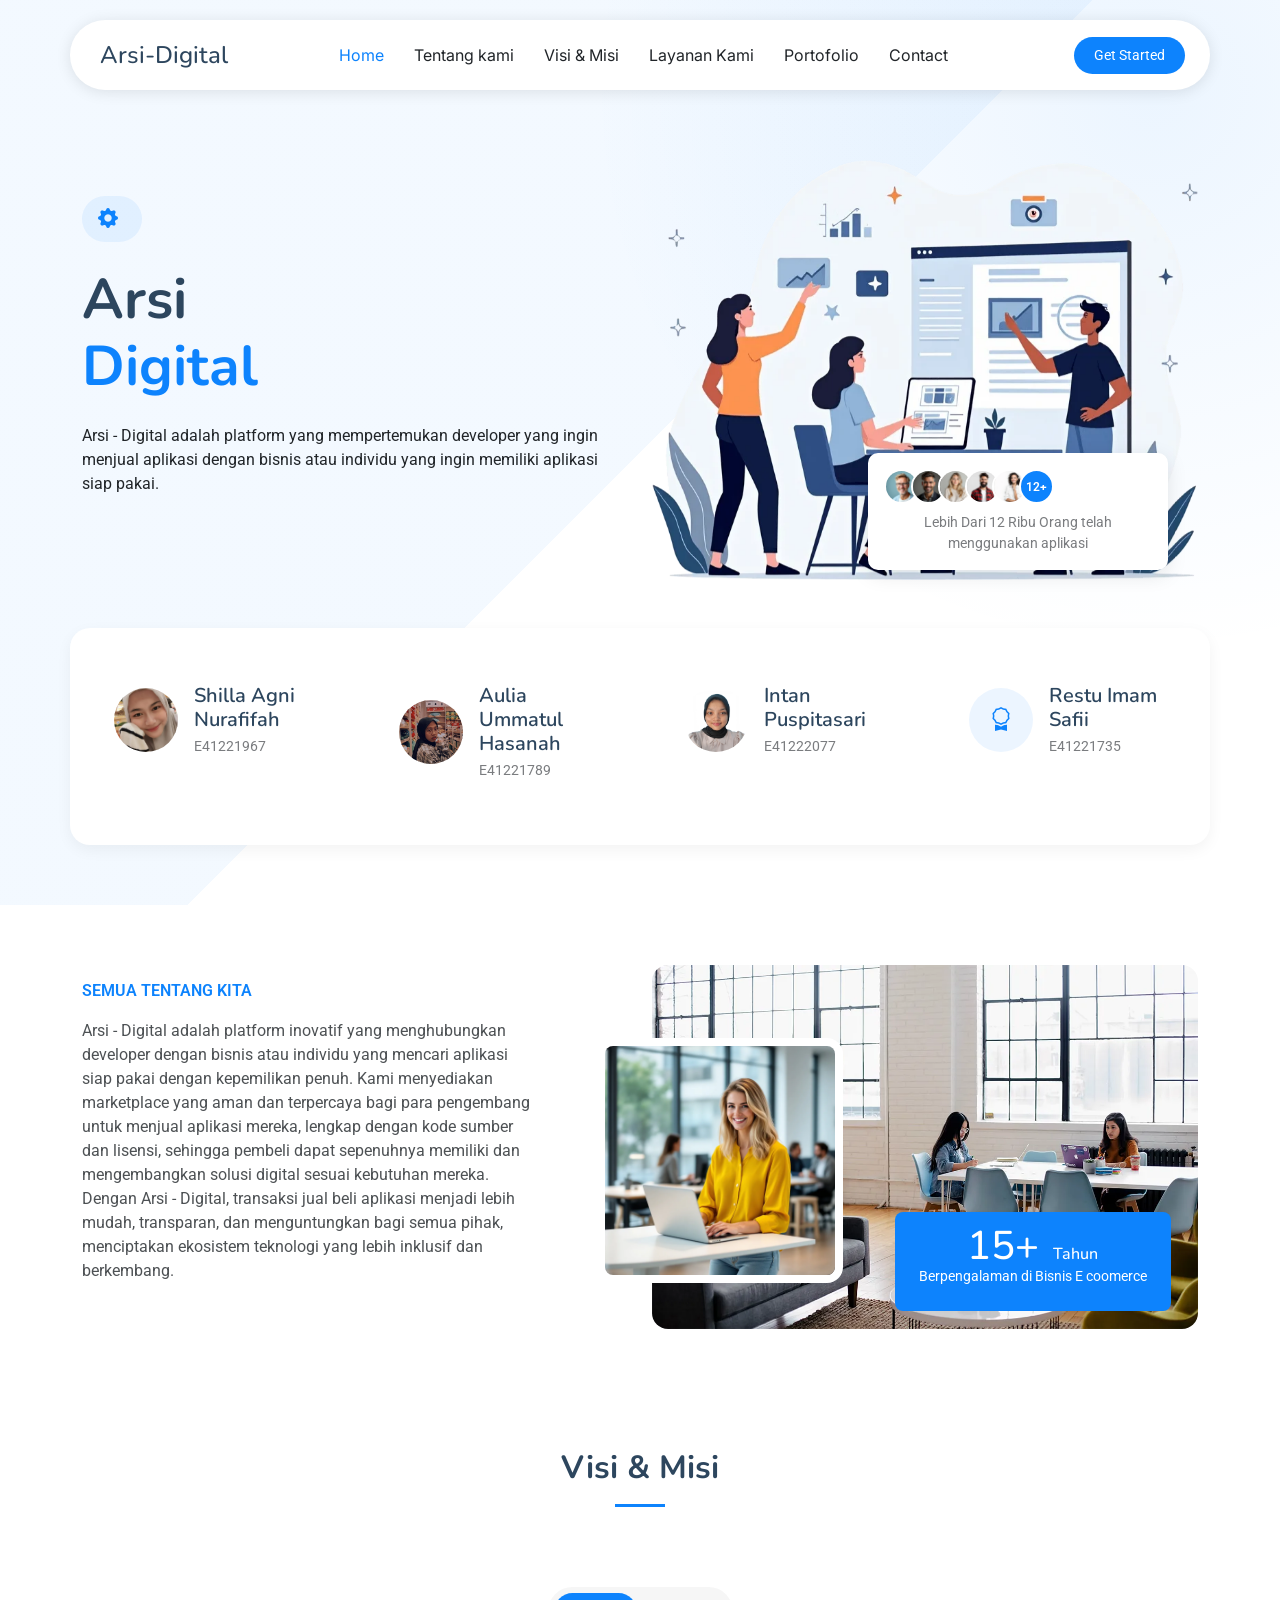
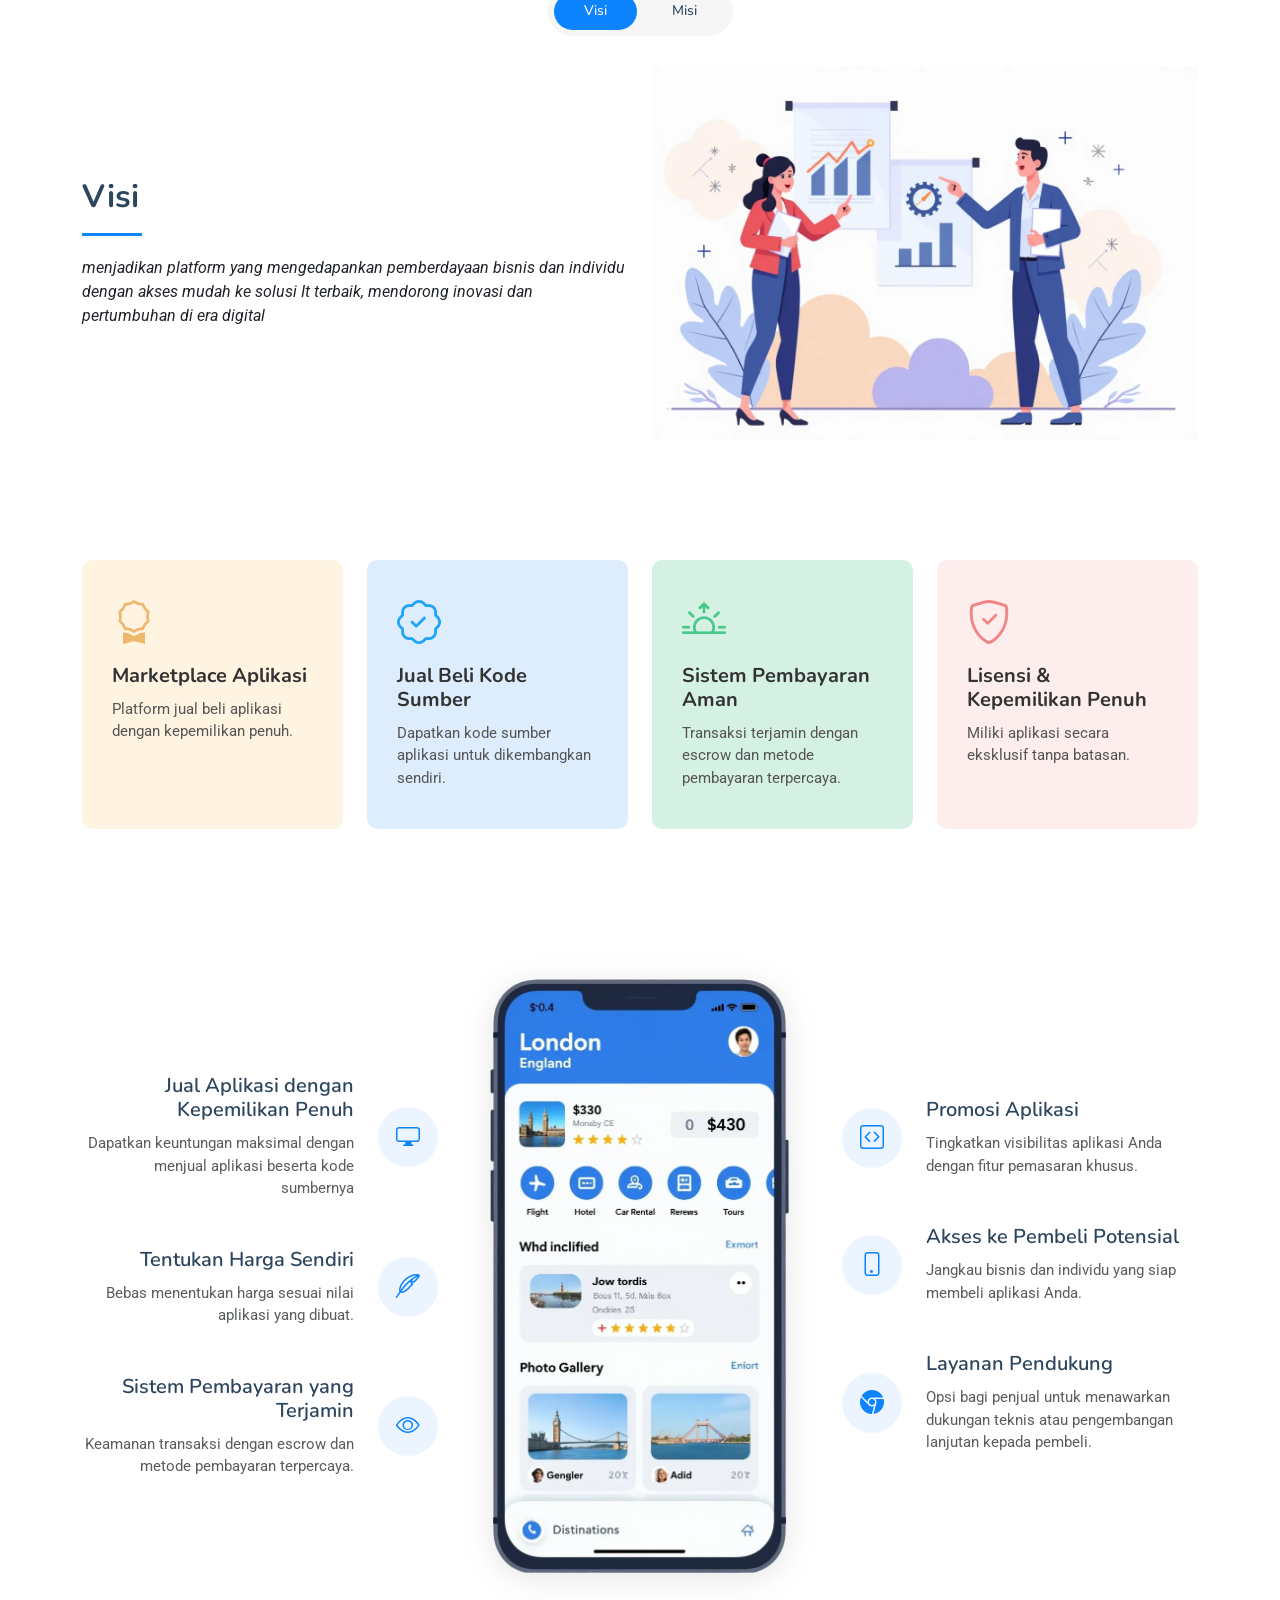
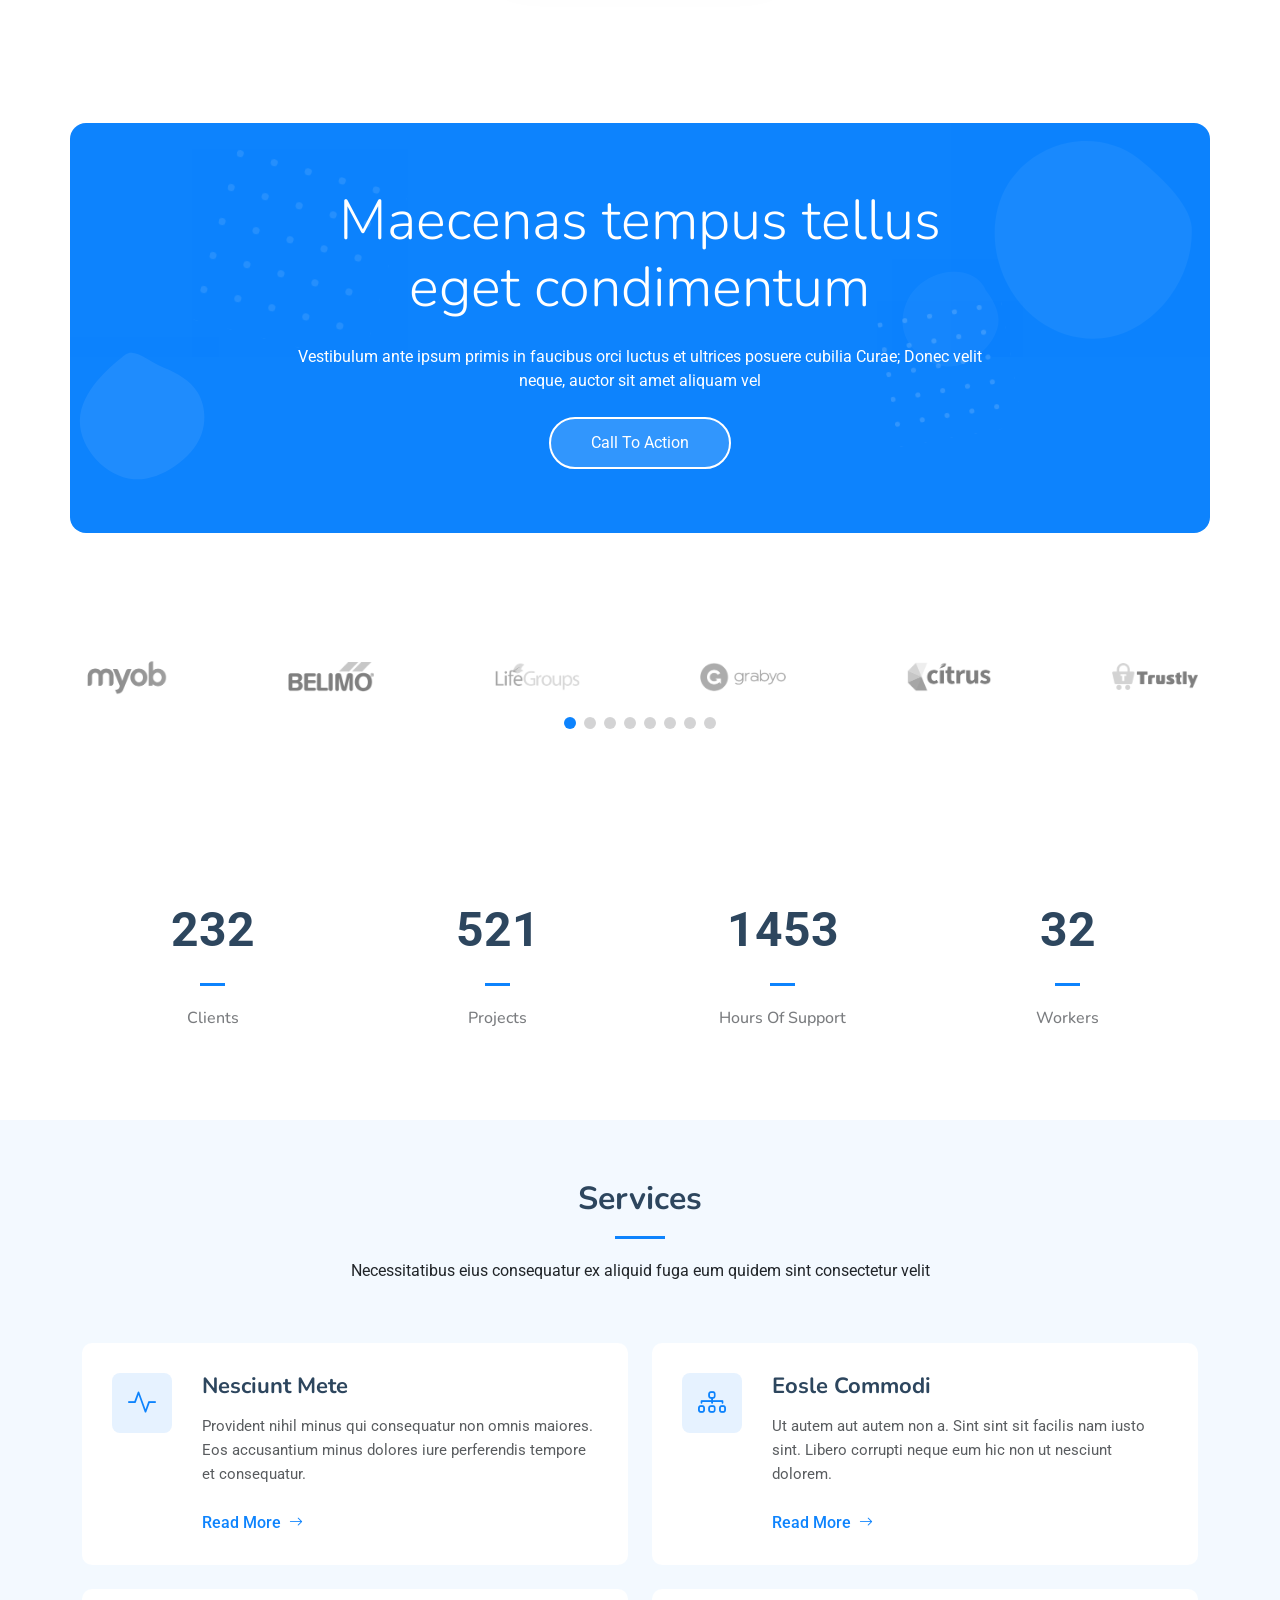
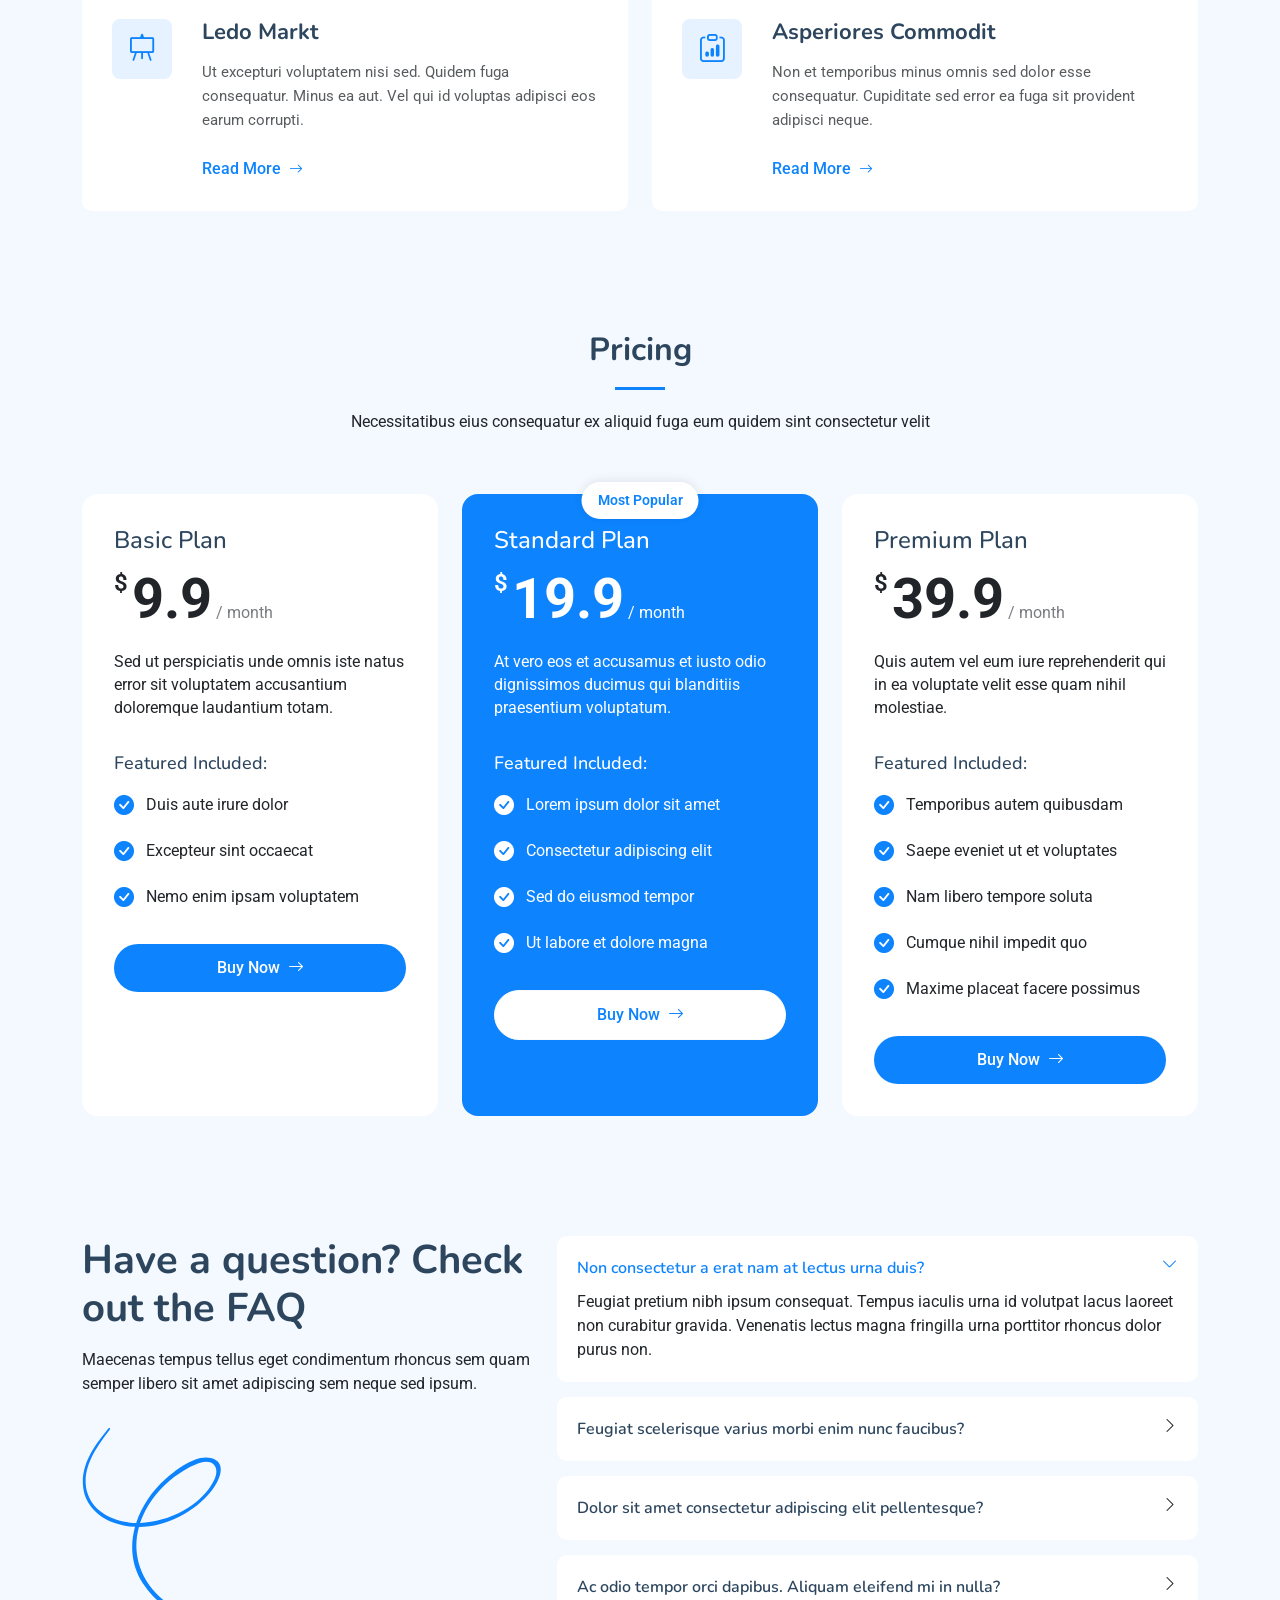
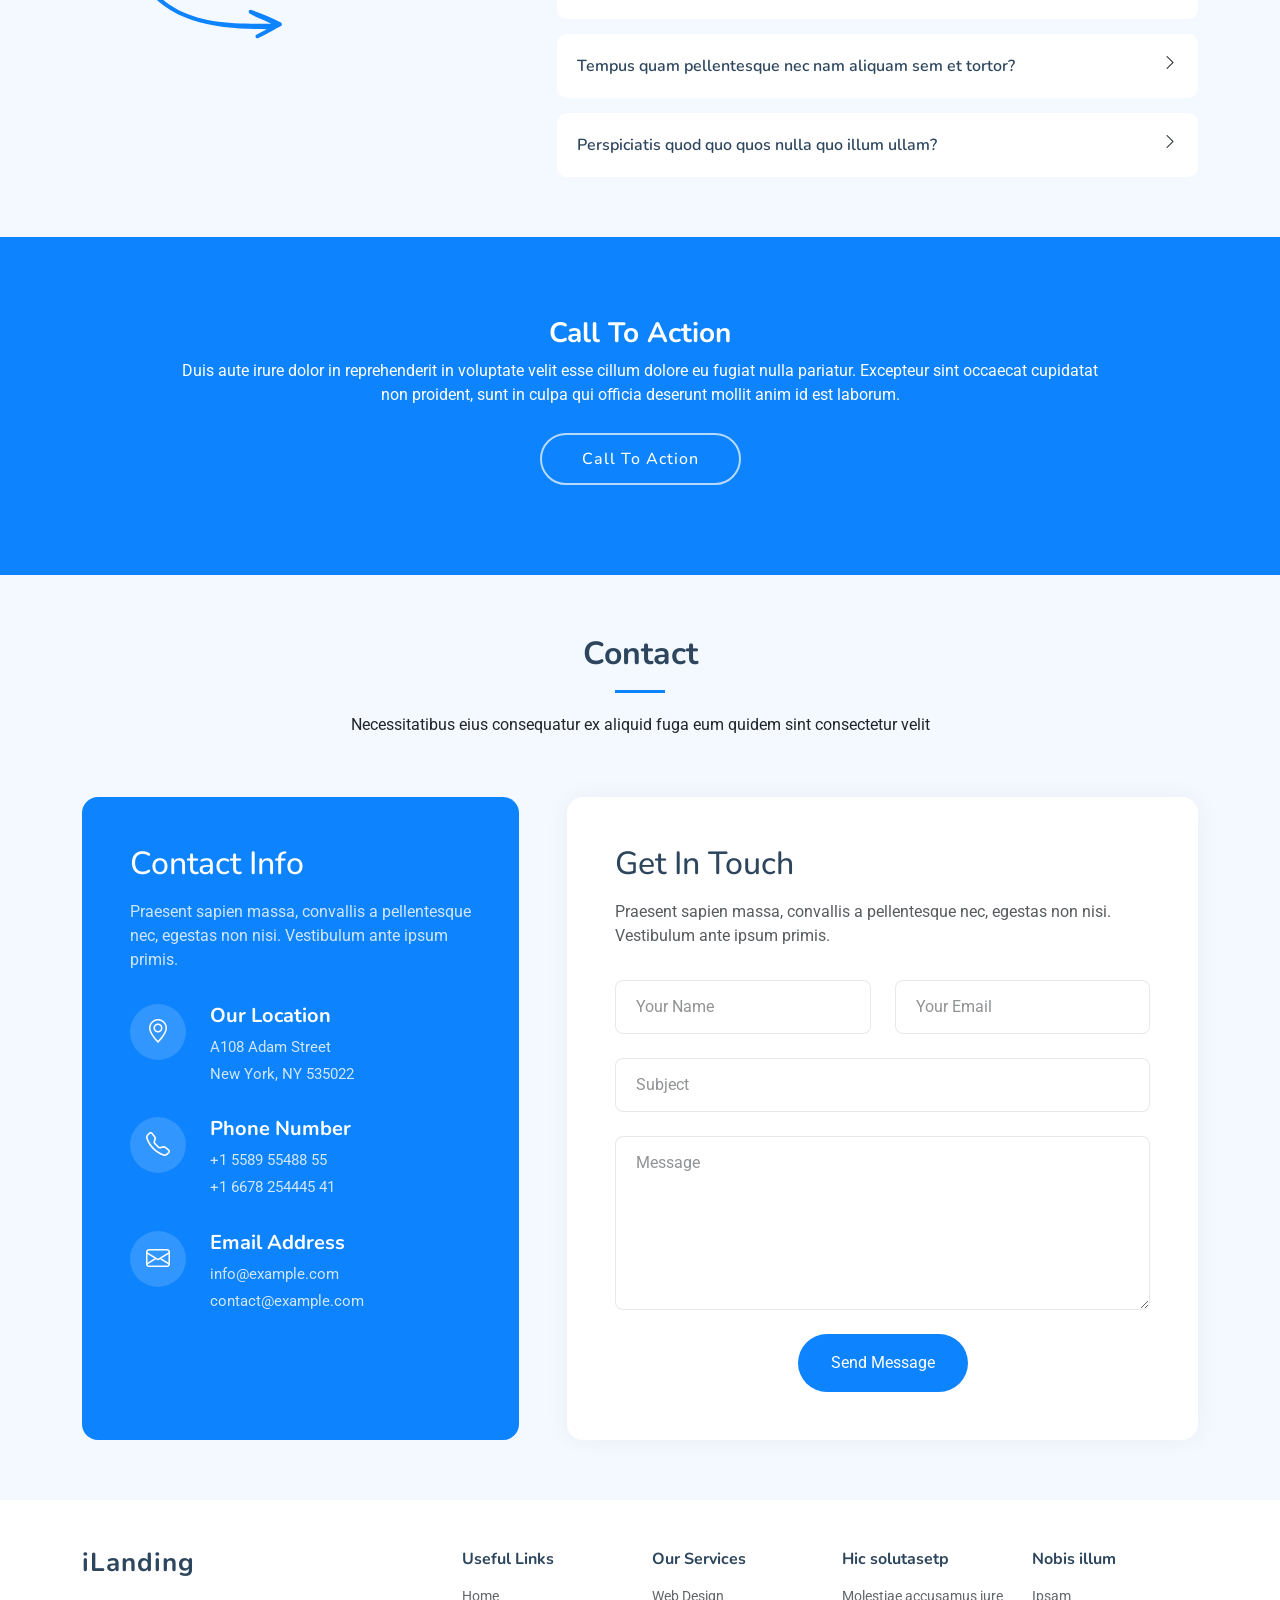
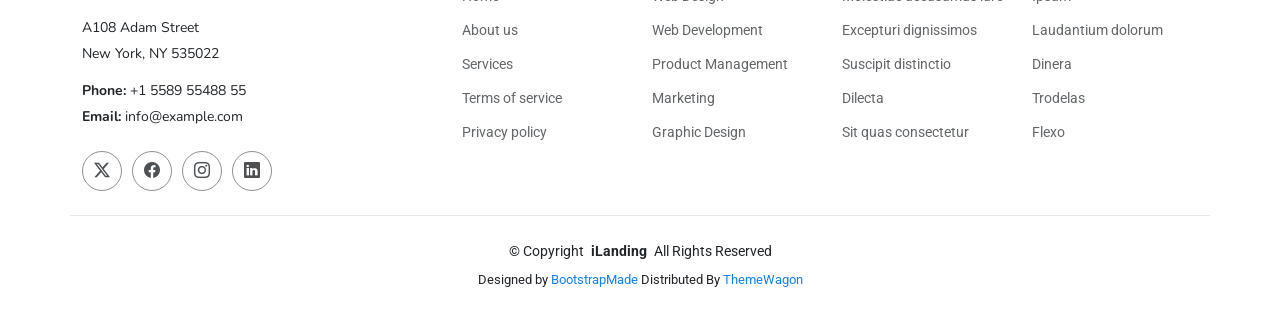
==== index.html @ 9b5e5333 "gege" ====
<!DOCTYPE html>
<html lang="en">

<head>
  <meta charset="utf-8">
  <meta content="width=device-width, initial-scale=1.0" name="viewport">
  <title>Arsi - Digital</title>
  <meta name="description" content="">
  <meta name="keywords" content="">

  <!-- Favicons -->
  <!-- <link href="assets/img/favicon.png" rel="icon"> -->
  <link href="assets/img/apple-touch-icon.png" rel="apple-touch-icon">

  <!-- Fonts -->
  <link href="https://fonts.googleapis.com" rel="preconnect">
  <link href="https://fonts.gstatic.com" rel="preconnect" crossorigin>
  <link href="https://fonts.googleapis.com/css2?family=Roboto:ital,wght@0,100;0,300;0,400;0,500;0,700;0,900;1,100;1,300;1,400;1,500;1,700;1,900&family=Inter:wght@100;200;300;400;500;600;700;800;900&family=Nunito:ital,wght@0,200;0,300;0,400;0,500;0,600;0,700;0,800;0,900;1,200;1,300;1,400;1,500;1,600;1,700;1,800;1,900&display=swap" rel="stylesheet">

  <!-- Vendor CSS Files -->
  <link href="assets/vendor/bootstrap/css/bootstrap.min.css" rel="stylesheet">
  <link href="assets/vendor/bootstrap-icons/bootstrap-icons.css" rel="stylesheet">
  <link href="assets/vendor/aos/aos.css" rel="stylesheet">
  <link href="assets/vendor/glightbox/css/glightbox.min.css" rel="stylesheet">
  <link href="assets/vendor/swiper/swiper-bundle.min.css" rel="stylesheet">

  <!-- Main CSS File -->
  <link href="assets/css/main.css" rel="stylesheet">

  <!-- =======================================================
  * Template Name: iLanding
  * Template URL: https://bootstrapmade.com/ilanding-bootstrap-landing-page-template/
  * Updated: Nov 12 2024 with Bootstrap v5.3.3
  * Author: BootstrapMade.com
  * License: https://bootstrapmade.com/license/
  ======================================================== -->
</head>

<body class="index-page">

  <header id="header" class="header d-flex align-items-center fixed-top">
    <div class="header-container container-fluid container-xl position-relative d-flex align-items-center justify-content-between">

      <a href="index.html" class="logo d-flex align-items-center me-auto me-xl-0">
        <!-- Uncomment the line below if you also wish to use an image logo -->
        <!-- <img src="assets/img/logo.png" alt=""> -->
        <h1 class="sitename">Arsi-Digital</h1>
      </a>

      <nav id="navmenu" class="navmenu">
        <ul>
          <li><a href="#hero" class="active">Home</a></li>
          <li><a href="#about">Tentang kami</a></li>
          <li><a href="#features">Visi & Misi</a></li>
          <li><a href="#services">Layanan Kami</a></li>
          <li><a href="#pricing">Portofolio</a></li>
          <!-- <li class="dropdown"><a href="#"><span>Dropdown</span> <i class="bi bi-chevron-down toggle-dropdown"></i></a>
            <ul>
              <li><a href="#">Dropdown 1</a></li>
              <li class="dropdown"><a href="#"><span>Deep Dropdown</span> <i class="bi bi-chevron-down toggle-dropdown"></i></a>
                <ul>
                  <li><a href="#">Deep Dropdown 1</a></li>
                  <li><a href="#">Deep Dropdown 2</a></li>
                  <li><a href="#">Deep Dropdown 3</a></li>
                  <li><a href="#">Deep Dropdown 4</a></li>
                  <li><a href="#">Deep Dropdown 5</a></li>
                </ul>
              </li>
              <li><a href="#">Dropdown 2</a></li>
              <li><a href="#">Dropdown 3</a></li>
              <li><a href="#">Dropdown 4</a></li>
            </ul>
          </li> -->
          <li><a href="#contact">Contact</a></li>
        </ul>
        <i class="mobile-nav-toggle d-xl-none bi bi-list"></i>
      </nav>

      <a class="btn-getstarted" href="index.html#about">Get Started</a>

    </div>
  </header>

  <main class="main">

    <!-- Hero Section -->
    <section id="hero" class="hero section">

      <div class="container" data-aos="fade-up" data-aos-delay="100">

        <div class="row align-items-center">
          <div class="col-lg-6">
            <div class="hero-content" data-aos="fade-up" data-aos-delay="200">
              <div class="company-badge mb-4">
                <i class="bi bi-gear-fill me-2"></i>
                <!-- Working for your success -->
              </div>

              <h1 class="mb-4">
                Arsi<br>
                
                <span class="accent-text">Digital</span>
              </h1>

              <p class="mb-4 mb-md-5">
                Arsi - Digital adalah platform yang mempertemukan developer yang ingin menjual aplikasi dengan bisnis atau individu yang ingin memiliki aplikasi siap pakai.


              </p>

              <!-- <div class="hero-buttons">
                <a href="#about" class="btn btn-primary me-0 me-sm-2 mx-1">Get Started</a>
                <a href="https://www.youtube.com/watch?v=Y7f98aduVJ8" class="btn btn-link mt-2 mt-sm-0 glightbox">
                  <i class="bi bi-play-circle me-1"></i>
                  Play Video
                </a>
              </div> -->
            </div>
          </div>

          <div class="col-lg-6">
            <div class="hero-image" data-aos="zoom-out" data-aos-delay="300">
              <img src="assets/img/illustration-1.webp" alt="Hero Image" class="img-fluid">

              <div class="customers-badge">
                <div class="customer-avatars">
                  <img src="assets/img/avatar-1.webp" alt="Customer 1" class="avatar">
                  <img src="assets/img/avatar-2.webp" alt="Customer 2" class="avatar">
                  <img src="assets/img/avatar-3.webp" alt="Customer 3" class="avatar">
                  <img src="assets/img/avatar-4.webp" alt="Customer 4" class="avatar">
                  <img src="assets/img/avatar-5.webp" alt="Customer 5" class="avatar">
                  <span class="avatar more">12+</span>
                </div>
                <p class="mb-0 mt-2">Lebih Dari 12 Ribu Orang telah menggunakan aplikasi</p>
              </div>
            </div>
          </div>
        </div>

        <div class="row stats-row gy-4 mt-5" data-aos="fade-up" data-aos-delay="500">
          <div class="col-lg-3 col-md-6">
            <div class="stat-item">
              <div class="stat-icon" style=" background-image: url('gambar/shilla.jpeg'); background-size: cover; /* Agar gambar menyesuaikan ukuran div */
    background-position: center;">
               
              </div>
              <div class="stat-content">
                <h4>Shilla Agni Nurafifah</h4>
                <p class="mb-0">E41221967</p>
              </div>
            </div>
          </div>
          <div class="col-lg-3 col-md-6">
            <div class="stat-item">
              <div class="stat-icon "  style=" background-image: url('gambar/aulia.jpeg'); background-size: cover; /* Agar gambar menyesuaikan ukuran div */
    background-position: center;">
                <img src="" ></img>
              </div>
              <div class="stat-content">
                <h4>Aulia Ummatul Hasanah</h4>
                <p class="mb-0">E41221789</p>
              </div>
            </div>
          </div>
          <div class="col-lg-3 col-md-6">
            <div class="stat-item">
              <div class="stat-icon" style=" background-image: url('gambar/intan.png'); background-size: cover; /* Agar gambar menyesuaikan ukuran div */
    background-position: center;">
                
              </div>
              <div class="stat-content">
                <h4>Intan Puspitasari</h4>
                <p class="mb-0">E41222077</p>
              </div>
            </div>
          </div>
          <div class="col-lg-3 col-md-6">
            <div class="stat-item">
              <div class="stat-icon">
                <i class="bi bi-award"></i>
              </div>
              <div class="stat-content">
                <h4>Restu Imam Safii</h4>
                <p class="mb-0">E41221735</p>
              </div>
            </div>
          </div>
        </div>

      </div>

    </section><!-- /Hero Section -->

    <!-- About Section -->
    <section id="about" class="about section">

      <div class="container" data-aos="fade-up" data-aos-delay="100">

        <div class="row gy-4 align-items-center justify-content-between">

          <div class="col-xl-5" data-aos="fade-up" data-aos-delay="200">
            <span class="about-meta">SEMUA TENTANG KITA</span>
            <!-- <h2 class="about-title">Voluptas enim suscipit temporibus</h2> -->
            <p class="about-description">Arsi - Digital adalah platform inovatif yang menghubungkan developer dengan bisnis atau individu yang mencari aplikasi siap pakai dengan kepemilikan penuh. Kami menyediakan marketplace yang aman dan terpercaya bagi para pengembang untuk menjual aplikasi mereka, lengkap dengan kode sumber dan lisensi, sehingga pembeli dapat sepenuhnya memiliki dan mengembangkan solusi digital sesuai kebutuhan mereka. Dengan Arsi - Digital, transaksi jual beli aplikasi menjadi lebih mudah, transparan, dan menguntungkan bagi semua pihak, menciptakan ekosistem teknologi yang lebih inklusif dan berkembang.</p>

            <!-- <div class="row feature-list-wrapper">
              <div class="col-md-6">
                <ul class="feature-list">
                  <li><i class="bi bi-check-circle-fill"></i> Lorem ipsum dolor sit amet</li>
                  <li><i class="bi bi-check-circle-fill"></i> Consectetur adipiscing elit</li>
                  <li><i class="bi bi-check-circle-fill"></i> Sed do eiusmod tempor</li>
                </ul>
              </div>
              <div class="col-md-6">
                <ul class="feature-list">
                  <li><i class="bi bi-check-circle-fill"></i> Incididunt ut labore et</li>
                  <li><i class="bi bi-check-circle-fill"></i> Dolore magna aliqua</li>
                  <li><i class="bi bi-check-circle-fill"></i> Ut enim ad minim veniam</li>
                </ul>
              </div>
            </div> -->

            <!-- <div class="info-wrapper">
              <div class="row gy-4">
                <div class="col-lg-5">
                  <div class="profile d-flex align-items-center gap-3">
                    <img src="assets/img/avatar-1.webp" alt="CEO Profile" class="profile-image">
                    <div>
                      <h4 class="profile-name">Mario Smith</h4>
                      <p class="profile-position">CEO &amp; Founder</p>
                    </div>
                  </div>
                </div>
                <div class="col-lg-7">
                  <div class="contact-info d-flex align-items-center gap-2">
                    <i class="bi bi-telephone-fill"></i>
                    <div>
                      <p class="contact-label">Call us anytime</p>
                      <p class="contact-number">+123 456-789</p>
                    </div>
                  </div>
                </div>
              </div>
            </div> -->
          </div>

          <div class="col-xl-6" data-aos="fade-up" data-aos-delay="300">
            <div class="image-wrapper">
              <div class="images position-relative" data-aos="zoom-out" data-aos-delay="400">
                <img src="assets/img/about-5.webp" alt="Business Meeting" class="img-fluid main-image rounded-4">
                <img src="assets/img/about-2.webp" alt="Team Discussion" class="img-fluid small-image rounded-4">
              </div>
              <div class="experience-badge floating">
                <h3>15+ <span>Tahun</span></h3>
                <p>Berpengalaman di Bisnis E coomerce</p>
              </div>
            </div>
          </div>
        </div>

      </div>

    </section><!-- /About Section -->

    <!-- Features Section -->
    <section id="features" class="features section">

      <!-- Section Title -->
      <div class="container section-title" data-aos="fade-up">
        <h2>Visi & Misi</h2>
        
      </div><!-- End Section Title -->

      <div class="container">

        <div class="d-flex justify-content-center">

          <ul class="nav nav-tabs" data-aos="fade-up" data-aos-delay="100">

            <li class="nav-item">
              <a class="nav-link active show" data-bs-toggle="tab" data-bs-target="#features-tab-1">
                <h4>Visi</h4>
              </a>
            </li><!-- End tab nav item -->

            <li class="nav-item">
              <a class="nav-link" data-bs-toggle="tab" data-bs-target="#features-tab-2">
                <h4>Misi</h4>
              </a><!-- End tab nav item -->

            </li>
            

          </ul>

        </div>

        <div class="tab-content" data-aos="fade-up" data-aos-delay="200">

          <div class="tab-pane fade active show" id="features-tab-1">
            <div class="row">
              <div class="col-lg-6 order-2 order-lg-1 mt-3 mt-lg-0 d-flex flex-column justify-content-center">
                <h3>Visi</h3>
                <p class="fst-italic">
                  menjadikan platform yang mengedapankan pemberdayaan bisnis dan individu dengan akses mudah ke solusi It terbaik, mendorong inovasi dan pertumbuhan di era digital
                </p>
                
              </div>
              <div class="col-lg-6 order-1 order-lg-2 text-center">
                <img src="assets/img/features-illustration-1.webp" alt="" class="img-fluid">
              </div>
            </div>
          </div><!-- End tab content item -->

          <div class="tab-pane fade" id="features-tab-2">
            <div class="row">
              <div class="col-lg-6 order-2 order-lg-1 mt-3 mt-lg-0 d-flex flex-column justify-content-center">
                <h3>Misi</h3>
                
                <ul>
                  <li><i class="bi bi-check2-all"></i> <span>1. Memberikan pengalaman pelanggan yang luar biasa melalui layanan yang responsif, personal, dan inovatif.</span></li>
                  <li><i class="bi bi-check2-all"></i> <span>2. Mendukung kemajuan teknologi Indonesia dengan memberdayakan pengembangan produk IT lokal dan menciptakan peluang bagi talenta muda berbakat.</span></li>
                  <li><i class="bi bi-check2-all"></i> <span>3. Terus berinovasi dan beradaptasi dengan perkembangan teknologi guna memberikan layanan yang relevan dan kompetitif.</span></li>
                </ul>
              </div>
              <div class="col-lg-6 order-1 order-lg-2 text-center">
                <img src="assets/img/features-illustration-2.webp" alt="" class="img-fluid">
              </div>
            </div>
          </div><!-- End tab content item -->

          

        </div>

      </div>

    </section><!-- /Features Section -->

    <!-- Features Cards Section -->
    <section id="features-cards" class="features-cards section">

      <div class="container">

        <div class="row gy-4">

          <div class="col-xl-3 col-md-6" data-aos="zoom-in" data-aos-delay="100">
            <div class="feature-box orange">
              <i class="bi bi-award"></i>
              <h4>Marketplace Aplikasi</h4>
              <p>Platform jual beli aplikasi dengan kepemilikan penuh.</p>
            </div>
          </div><!-- End Feature Borx-->

          <div class="col-xl-3 col-md-6" data-aos="zoom-in" data-aos-delay="200">
            <div class="feature-box blue">
              <i class="bi bi-patch-check"></i>
              <h4>Jual Beli Kode Sumber</h4>
              <p>Dapatkan kode sumber aplikasi untuk dikembangkan sendiri.
              </p>
            </div>
          </div><!-- End Feature Borx-->

          <div class="col-xl-3 col-md-6" data-aos="zoom-in" data-aos-delay="300">
            <div class="feature-box green">
              <i class="bi bi-sunrise"></i>
              <h4>Sistem Pembayaran Aman</h4>
              <p>Transaksi terjamin dengan escrow dan metode pembayaran terpercaya.
              </p>
            </div>
          </div><!-- End Feature Borx-->

          <div class="col-xl-3 col-md-6" data-aos="zoom-in" data-aos-delay="400">
            <div class="feature-box red">
              <i class="bi bi-shield-check"></i>
              <h4>Lisensi & Kepemilikan Penuh</h4>
              <p>Miliki aplikasi secara eksklusif tanpa batasan.</p>
            </div>
          </div><!-- End Feature Borx-->

        </div>

      </div>

    </section><!-- /Features Cards Section -->

    <!-- Features 2 Section -->
    <section id="features-2" class="features-2 section">

      <div class="container" data-aos="fade-up" data-aos-delay="100">

        <div class="row align-items-center">

          <div class="col-lg-4">

            <div class="feature-item text-end mb-5" data-aos="fade-right" data-aos-delay="200">
              <div class="d-flex align-items-center justify-content-end gap-4">
                <div class="feature-content">
                  <h3>Jual Aplikasi dengan Kepemilikan Penuh</h3>
                  <p>Dapatkan keuntungan maksimal dengan menjual aplikasi beserta kode sumbernya</p>
                </div>
                <div class="feature-icon flex-shrink-0">
                  <i class="bi bi-display"></i>
                </div>
              </div>
            </div><!-- End .feature-item -->

            <div class="feature-item text-end mb-5" data-aos="fade-right" data-aos-delay="300">
              <div class="d-flex align-items-center justify-content-end gap-4">
                <div class="feature-content">
                  <h3>Tentukan Harga Sendiri</h3>
                  <p>Bebas menentukan harga sesuai nilai aplikasi yang dibuat.</p>
                </div>
                <div class="feature-icon flex-shrink-0">
                  <i class="bi bi-feather"></i>
                </div>
              </div>
            </div><!-- End .feature-item -->

            <div class="feature-item text-end" data-aos="fade-right" data-aos-delay="400">
              <div class="d-flex align-items-center justify-content-end gap-4">
                <div class="feature-content">
                  <h3>Sistem Pembayaran yang Terjamin</h3>
                  <p>Keamanan transaksi dengan escrow dan metode pembayaran terpercaya.
                  </p>
                </div>
                <div class="feature-icon flex-shrink-0">
                  <i class="bi bi-eye"></i>
                </div>
              </div>
            </div><!-- End .feature-item -->

          </div>

          <div class="col-lg-4" data-aos="zoom-in" data-aos-delay="200">
            <div class="phone-mockup text-center">
              <img src="assets/img/phone-app-screen.webp" alt="Phone Mockup" class="img-fluid">
            </div>
          </div><!-- End Phone Mockup -->

          <div class="col-lg-4">

            <div class="feature-item mb-5" data-aos="fade-left" data-aos-delay="200">
              <div class="d-flex align-items-center gap-4">
                <div class="feature-icon flex-shrink-0">
                  <i class="bi bi-code-square"></i>
                </div>
                <div class="feature-content">
                  <h3>Promosi Aplikasi</h3>
                  <p>Tingkatkan visibilitas aplikasi Anda dengan fitur pemasaran khusus.
                  </p>
                </div>
              </div>
            </div><!-- End .feature-item -->

            <div class="feature-item mb-5" data-aos="fade-left" data-aos-delay="300">
              <div class="d-flex align-items-center gap-4">
                <div class="feature-icon flex-shrink-0">
                  <i class="bi bi-phone"></i>
                </div>
                <div class="feature-content">
                  <h3>Akses ke Pembeli Potensial</h3>
                  <p>Jangkau bisnis dan individu yang siap membeli aplikasi Anda.
                  </p>
                </div>
              </div>
            </div><!-- End .feature-item -->

            <div class="feature-item" data-aos="fade-left" data-aos-delay="400">
              <div class="d-flex align-items-center gap-4">
                <div class="feature-icon flex-shrink-0">
                  <i class="bi bi-browser-chrome"></i>
                </div>
                <div class="feature-content">
                  <h3>Layanan Pendukung</h3>
                  <p>Opsi bagi penjual untuk menawarkan dukungan teknis atau pengembangan lanjutan kepada pembeli.
                  </p>
                </div>
              </div>
            </div><!-- End .feature-item -->

          </div>
        </div>

      </div>

    </section><!-- /Features 2 Section -->

    <!-- Call To Action Section -->
    <section id="call-to-action" class="call-to-action section">

      <div class="container" data-aos="fade-up" data-aos-delay="100">

        <div class="row content justify-content-center align-items-center position-relative">
          <div class="col-lg-8 mx-auto text-center">
            <h2 class="display-4 mb-4">Maecenas tempus tellus eget condimentum</h2>
            <p class="mb-4">Vestibulum ante ipsum primis in faucibus orci luctus et ultrices posuere cubilia Curae; Donec velit neque, auctor sit amet aliquam vel</p>
            <a href="#" class="btn btn-cta">Call To Action</a>
          </div>

          <!-- Abstract Background Elements -->
          <div class="shape shape-1">
            <svg viewBox="0 0 200 200" xmlns="http://www.w3.org/2000/svg">
              <path d="M47.1,-57.1C59.9,-45.6,68.5,-28.9,71.4,-10.9C74.2,7.1,71.3,26.3,61.5,41.1C51.7,55.9,35,66.2,16.9,69.2C-1.3,72.2,-21,67.8,-36.9,57.9C-52.8,48,-64.9,32.6,-69.1,15.1C-73.3,-2.4,-69.5,-22,-59.4,-37.1C-49.3,-52.2,-32.8,-62.9,-15.7,-64.9C1.5,-67,34.3,-68.5,47.1,-57.1Z" transform="translate(100 100)"></path>
            </svg>
          </div>

          <div class="shape shape-2">
            <svg viewBox="0 0 200 200" xmlns="http://www.w3.org/2000/svg">
              <path d="M41.3,-49.1C54.4,-39.3,66.6,-27.2,71.1,-12.1C75.6,3,72.4,20.9,63.3,34.4C54.2,47.9,39.2,56.9,23.2,62.3C7.1,67.7,-10,69.4,-24.8,64.1C-39.7,58.8,-52.3,46.5,-60.1,31.5C-67.9,16.4,-70.9,-1.4,-66.3,-16.6C-61.8,-31.8,-49.7,-44.3,-36.3,-54C-22.9,-63.7,-8.2,-70.6,3.6,-75.1C15.4,-79.6,28.2,-58.9,41.3,-49.1Z" transform="translate(100 100)"></path>
            </svg>
          </div>

          <!-- Dot Pattern Groups -->
          <div class="dots dots-1">
            <svg viewBox="0 0 100 100" xmlns="http://www.w3.org/2000/svg">
              <pattern id="dot-pattern" x="0" y="0" width="20" height="20" patternUnits="userSpaceOnUse">
                <circle cx="2" cy="2" r="2" fill="currentColor"></circle>
              </pattern>
              <rect width="100" height="100" fill="url(#dot-pattern)"></rect>
            </svg>
          </div>

          <div class="dots dots-2">
            <svg viewBox="0 0 100 100" xmlns="http://www.w3.org/2000/svg">
              <pattern id="dot-pattern-2" x="0" y="0" width="20" height="20" patternUnits="userSpaceOnUse">
                <circle cx="2" cy="2" r="2" fill="currentColor"></circle>
              </pattern>
              <rect width="100" height="100" fill="url(#dot-pattern-2)"></rect>
            </svg>
          </div>

          <div class="shape shape-3">
            <svg viewBox="0 0 200 200" xmlns="http://www.w3.org/2000/svg">
              <path d="M43.3,-57.1C57.4,-46.5,71.1,-32.6,75.3,-16.2C79.5,0.2,74.2,19.1,65.1,35.3C56,51.5,43.1,65,27.4,71.7C11.7,78.4,-6.8,78.3,-23.9,72.4C-41,66.5,-56.7,54.8,-65.4,39.2C-74.1,23.6,-75.8,4,-71.7,-13.2C-67.6,-30.4,-57.7,-45.2,-44.3,-56.1C-30.9,-67,-15.5,-74,0.7,-74.9C16.8,-75.8,33.7,-70.7,43.3,-57.1Z" transform="translate(100 100)"></path>
            </svg>
          </div>
        </div>

      </div>

    </section><!-- /Call To Action Section -->

    <!-- Clients Section -->
    <section id="clients" class="clients section">

      <div class="container" data-aos="fade-up" data-aos-delay="100">

        <div class="swiper init-swiper">
          <script type="application/json" class="swiper-config">
            {
              "loop": true,
              "speed": 600,
              "autoplay": {
                "delay": 5000
              },
              "slidesPerView": "auto",
              "pagination": {
                "el": ".swiper-pagination",
                "type": "bullets",
                "clickable": true
              },
              "breakpoints": {
                "320": {
                  "slidesPerView": 2,
                  "spaceBetween": 40
                },
                "480": {
                  "slidesPerView": 3,
                  "spaceBetween": 60
                },
                "640": {
                  "slidesPerView": 4,
                  "spaceBetween": 80
                },
                "992": {
                  "slidesPerView": 6,
                  "spaceBetween": 120
                }
              }
            }
          </script>
          <div class="swiper-wrapper align-items-center">
            <div class="swiper-slide"><img src="assets/img/clients/client-1.png" class="img-fluid" alt=""></div>
            <div class="swiper-slide"><img src="assets/img/clients/client-2.png" class="img-fluid" alt=""></div>
            <div class="swiper-slide"><img src="assets/img/clients/client-3.png" class="img-fluid" alt=""></div>
            <div class="swiper-slide"><img src="assets/img/clients/client-4.png" class="img-fluid" alt=""></div>
            <div class="swiper-slide"><img src="assets/img/clients/client-5.png" class="img-fluid" alt=""></div>
            <div class="swiper-slide"><img src="assets/img/clients/client-6.png" class="img-fluid" alt=""></div>
            <div class="swiper-slide"><img src="assets/img/clients/client-7.png" class="img-fluid" alt=""></div>
            <div class="swiper-slide"><img src="assets/img/clients/client-8.png" class="img-fluid" alt=""></div>
          </div>
          <div class="swiper-pagination"></div>
        </div>

      </div>

    </section><!-- /Clients Section -->

    <!-- Testimonials Section -->
    

    <!-- Stats Section -->
    <section id="stats" class="stats section">

      <div class="container" data-aos="fade-up" data-aos-delay="100">

        <div class="row gy-4">

          <div class="col-lg-3 col-md-6">
            <div class="stats-item text-center w-100 h-100">
              <span data-purecounter-start="0" data-purecounter-end="232" data-purecounter-duration="1" class="purecounter"></span>
              <p>Clients</p>
            </div>
          </div><!-- End Stats Item -->

          <div class="col-lg-3 col-md-6">
            <div class="stats-item text-center w-100 h-100">
              <span data-purecounter-start="0" data-purecounter-end="521" data-purecounter-duration="1" class="purecounter"></span>
              <p>Projects</p>
            </div>
          </div><!-- End Stats Item -->

          <div class="col-lg-3 col-md-6">
            <div class="stats-item text-center w-100 h-100">
              <span data-purecounter-start="0" data-purecounter-end="1453" data-purecounter-duration="1" class="purecounter"></span>
              <p>Hours Of Support</p>
            </div>
          </div><!-- End Stats Item -->

          <div class="col-lg-3 col-md-6">
            <div class="stats-item text-center w-100 h-100">
              <span data-purecounter-start="0" data-purecounter-end="32" data-purecounter-duration="1" class="purecounter"></span>
              <p>Workers</p>
            </div>
          </div><!-- End Stats Item -->

        </div>

      </div>

    </section><!-- /Stats Section -->

    <!-- Services Section -->
    <section id="services" class="services section light-background">

      <!-- Section Title -->
      <div class="container section-title" data-aos="fade-up">
        <h2>Services</h2>
        <p>Necessitatibus eius consequatur ex aliquid fuga eum quidem sint consectetur velit</p>
      </div><!-- End Section Title -->

      <div class="container" data-aos="fade-up" data-aos-delay="100">

        <div class="row g-4">

          <div class="col-lg-6" data-aos="fade-up" data-aos-delay="100">
            <div class="service-card d-flex">
              <div class="icon flex-shrink-0">
                <i class="bi bi-activity"></i>
              </div>
              <div>
                <h3>Nesciunt Mete</h3>
                <p>Provident nihil minus qui consequatur non omnis maiores. Eos accusantium minus dolores iure perferendis tempore et consequatur.</p>
                <a href="service-details.html" class="read-more">Read More <i class="bi bi-arrow-right"></i></a>
              </div>
            </div>
          </div><!-- End Service Card -->

          <div class="col-lg-6" data-aos="fade-up" data-aos-delay="200">
            <div class="service-card d-flex">
              <div class="icon flex-shrink-0">
                <i class="bi bi-diagram-3"></i>
              </div>
              <div>
                <h3>Eosle Commodi</h3>
                <p>Ut autem aut autem non a. Sint sint sit facilis nam iusto sint. Libero corrupti neque eum hic non ut nesciunt dolorem.</p>
                <a href="service-details.html" class="read-more">Read More <i class="bi bi-arrow-right"></i></a>
              </div>
            </div>
          </div><!-- End Service Card -->

          <div class="col-lg-6" data-aos="fade-up" data-aos-delay="300">
            <div class="service-card d-flex">
              <div class="icon flex-shrink-0">
                <i class="bi bi-easel"></i>
              </div>
              <div>
                <h3>Ledo Markt</h3>
                <p>Ut excepturi voluptatem nisi sed. Quidem fuga consequatur. Minus ea aut. Vel qui id voluptas adipisci eos earum corrupti.</p>
                <a href="service-details.html" class="read-more">Read More <i class="bi bi-arrow-right"></i></a>
              </div>
            </div>
          </div><!-- End Service Card -->

          <div class="col-lg-6" data-aos="fade-up" data-aos-delay="400">
            <div class="service-card d-flex">
              <div class="icon flex-shrink-0">
                <i class="bi bi-clipboard-data"></i>
              </div>
              <div>
                <h3>Asperiores Commodit</h3>
                <p>Non et temporibus minus omnis sed dolor esse consequatur. Cupiditate sed error ea fuga sit provident adipisci neque.</p>
                <a href="service-details.html" class="read-more">Read More <i class="bi bi-arrow-right"></i></a>
              </div>
            </div>
          </div><!-- End Service Card -->

        </div>

      </div>

    </section><!-- /Services Section -->

    <!-- Pricing Section -->
    <section id="pricing" class="pricing section light-background">

      <!-- Section Title -->
      <div class="container section-title" data-aos="fade-up">
        <h2>Pricing</h2>
        <p>Necessitatibus eius consequatur ex aliquid fuga eum quidem sint consectetur velit</p>
      </div><!-- End Section Title -->

      <div class="container" data-aos="fade-up" data-aos-delay="100">

        <div class="row g-4 justify-content-center">

          <!-- Basic Plan -->
          <div class="col-lg-4" data-aos="fade-up" data-aos-delay="100">
            <div class="pricing-card">
              <h3>Basic Plan</h3>
              <div class="price">
                <span class="currency">$</span>
                <span class="amount">9.9</span>
                <span class="period">/ month</span>
              </div>
              <p class="description">Sed ut perspiciatis unde omnis iste natus error sit voluptatem accusantium doloremque laudantium totam.</p>

              <h4>Featured Included:</h4>
              <ul class="features-list">
                <li>
                  <i class="bi bi-check-circle-fill"></i>
                  Duis aute irure dolor
                </li>
                <li>
                  <i class="bi bi-check-circle-fill"></i>
                  Excepteur sint occaecat
                </li>
                <li>
                  <i class="bi bi-check-circle-fill"></i>
                  Nemo enim ipsam voluptatem
                </li>
              </ul>

              <a href="#" class="btn btn-primary">
                Buy Now
                <i class="bi bi-arrow-right"></i>
              </a>
            </div>
          </div>

          <!-- Standard Plan -->
          <div class="col-lg-4" data-aos="fade-up" data-aos-delay="200">
            <div class="pricing-card popular">
              <div class="popular-badge">Most Popular</div>
              <h3>Standard Plan</h3>
              <div class="price">
                <span class="currency">$</span>
                <span class="amount">19.9</span>
                <span class="period">/ month</span>
              </div>
              <p class="description">At vero eos et accusamus et iusto odio dignissimos ducimus qui blanditiis praesentium voluptatum.</p>

              <h4>Featured Included:</h4>
              <ul class="features-list">
                <li>
                  <i class="bi bi-check-circle-fill"></i>
                  Lorem ipsum dolor sit amet
                </li>
                <li>
                  <i class="bi bi-check-circle-fill"></i>
                  Consectetur adipiscing elit
                </li>
                <li>
                  <i class="bi bi-check-circle-fill"></i>
                  Sed do eiusmod tempor
                </li>
                <li>
                  <i class="bi bi-check-circle-fill"></i>
                  Ut labore et dolore magna
                </li>
              </ul>

              <a href="#" class="btn btn-light">
                Buy Now
                <i class="bi bi-arrow-right"></i>
              </a>
            </div>
          </div>

          <!-- Premium Plan -->
          <div class="col-lg-4" data-aos="fade-up" data-aos-delay="300">
            <div class="pricing-card">
              <h3>Premium Plan</h3>
              <div class="price">
                <span class="currency">$</span>
                <span class="amount">39.9</span>
                <span class="period">/ month</span>
              </div>
              <p class="description">Quis autem vel eum iure reprehenderit qui in ea voluptate velit esse quam nihil molestiae.</p>

              <h4>Featured Included:</h4>
              <ul class="features-list">
                <li>
                  <i class="bi bi-check-circle-fill"></i>
                  Temporibus autem quibusdam
                </li>
                <li>
                  <i class="bi bi-check-circle-fill"></i>
                  Saepe eveniet ut et voluptates
                </li>
                <li>
                  <i class="bi bi-check-circle-fill"></i>
                  Nam libero tempore soluta
                </li>
                <li>
                  <i class="bi bi-check-circle-fill"></i>
                  Cumque nihil impedit quo
                </li>
                <li>
                  <i class="bi bi-check-circle-fill"></i>
                  Maxime placeat facere possimus
                </li>
              </ul>

              <a href="#" class="btn btn-primary">
                Buy Now
                <i class="bi bi-arrow-right"></i>
              </a>
            </div>
          </div>

        </div>

      </div>

    </section><!-- /Pricing Section -->

    <!-- Faq Section -->
    <section class="faq-9 faq section light-background" id="faq">

      <div class="container">
        <div class="row">

          <div class="col-lg-5" data-aos="fade-up">
            <h2 class="faq-title">Have a question? Check out the FAQ</h2>
            <p class="faq-description">Maecenas tempus tellus eget condimentum rhoncus sem quam semper libero sit amet adipiscing sem neque sed ipsum.</p>
            <div class="faq-arrow d-none d-lg-block" data-aos="fade-up" data-aos-delay="200">
              <svg class="faq-arrow" width="200" height="211" viewBox="0 0 200 211" fill="none" xmlns="http://www.w3.org/2000/svg">
                <path d="M198.804 194.488C189.279 189.596 179.529 185.52 169.407 182.07L169.384 182.049C169.227 181.994 169.07 181.939 168.912 181.884C166.669 181.139 165.906 184.546 167.669 185.615C174.053 189.473 182.761 191.837 189.146 195.695C156.603 195.912 119.781 196.591 91.266 179.049C62.5221 161.368 48.1094 130.695 56.934 98.891C84.5539 98.7247 112.556 84.0176 129.508 62.667C136.396 53.9724 146.193 35.1448 129.773 30.2717C114.292 25.6624 93.7109 41.8875 83.1971 51.3147C70.1109 63.039 59.63 78.433 54.2039 95.0087C52.1221 94.9842 50.0776 94.8683 48.0703 94.6608C30.1803 92.8027 11.2197 83.6338 5.44902 65.1074C-1.88449 41.5699 14.4994 19.0183 27.9202 1.56641C28.6411 0.625793 27.2862 -0.561638 26.5419 0.358501C13.4588 16.4098 -0.221091 34.5242 0.896608 56.5659C1.8218 74.6941 14.221 87.9401 30.4121 94.2058C37.7076 97.0203 45.3454 98.5003 53.0334 98.8449C47.8679 117.532 49.2961 137.487 60.7729 155.283C87.7615 197.081 139.616 201.147 184.786 201.155L174.332 206.827C172.119 208.033 174.345 211.287 176.537 210.105C182.06 207.125 187.582 204.122 193.084 201.144C193.346 201.147 195.161 199.887 195.423 199.868C197.08 198.548 193.084 201.144 195.528 199.81C196.688 199.192 197.846 198.552 199.006 197.935C200.397 197.167 200.007 195.087 198.804 194.488ZM60.8213 88.0427C67.6894 72.648 78.8538 59.1566 92.1207 49.0388C98.8475 43.9065 106.334 39.2953 114.188 36.1439C117.295 34.8947 120.798 33.6609 124.168 33.635C134.365 33.5511 136.354 42.9911 132.638 51.031C120.47 77.4222 86.8639 93.9837 58.0983 94.9666C58.8971 92.6666 59.783 90.3603 60.8213 88.0427Z" fill="currentColor"></path>
              </svg>
            </div>
          </div>

          <div class="col-lg-7" data-aos="fade-up" data-aos-delay="300">
            <div class="faq-container">

              <div class="faq-item faq-active">
                <h3>Non consectetur a erat nam at lectus urna duis?</h3>
                <div class="faq-content">
                  <p>Feugiat pretium nibh ipsum consequat. Tempus iaculis urna id volutpat lacus laoreet non curabitur gravida. Venenatis lectus magna fringilla urna porttitor rhoncus dolor purus non.</p>
                </div>
                <i class="faq-toggle bi bi-chevron-right"></i>
              </div><!-- End Faq item-->

              <div class="faq-item">
                <h3>Feugiat scelerisque varius morbi enim nunc faucibus?</h3>
                <div class="faq-content">
                  <p>Dolor sit amet consectetur adipiscing elit pellentesque habitant morbi. Id interdum velit laoreet id donec ultrices. Fringilla phasellus faucibus scelerisque eleifend donec pretium. Est pellentesque elit ullamcorper dignissim. Mauris ultrices eros in cursus turpis massa tincidunt dui.</p>
                </div>
                <i class="faq-toggle bi bi-chevron-right"></i>
              </div><!-- End Faq item-->

              <div class="faq-item">
                <h3>Dolor sit amet consectetur adipiscing elit pellentesque?</h3>
                <div class="faq-content">
                  <p>Eleifend mi in nulla posuere sollicitudin aliquam ultrices sagittis orci. Faucibus pulvinar elementum integer enim. Sem nulla pharetra diam sit amet nisl suscipit. Rutrum tellus pellentesque eu tincidunt. Lectus urna duis convallis convallis tellus. Urna molestie at elementum eu facilisis sed odio morbi quis</p>
                </div>
                <i class="faq-toggle bi bi-chevron-right"></i>
              </div><!-- End Faq item-->

              <div class="faq-item">
                <h3>Ac odio tempor orci dapibus. Aliquam eleifend mi in nulla?</h3>
                <div class="faq-content">
                  <p>Dolor sit amet consectetur adipiscing elit pellentesque habitant morbi. Id interdum velit laoreet id donec ultrices. Fringilla phasellus faucibus scelerisque eleifend donec pretium. Est pellentesque elit ullamcorper dignissim. Mauris ultrices eros in cursus turpis massa tincidunt dui.</p>
                </div>
                <i class="faq-toggle bi bi-chevron-right"></i>
              </div><!-- End Faq item-->

              <div class="faq-item">
                <h3>Tempus quam pellentesque nec nam aliquam sem et tortor?</h3>
                <div class="faq-content">
                  <p>Molestie a iaculis at erat pellentesque adipiscing commodo. Dignissim suspendisse in est ante in. Nunc vel risus commodo viverra maecenas accumsan. Sit amet nisl suscipit adipiscing bibendum est. Purus gravida quis blandit turpis cursus in</p>
                </div>
                <i class="faq-toggle bi bi-chevron-right"></i>
              </div><!-- End Faq item-->

              <div class="faq-item">
                <h3>Perspiciatis quod quo quos nulla quo illum ullam?</h3>
                <div class="faq-content">
                  <p>Enim ea facilis quaerat voluptas quidem et dolorem. Quis et consequatur non sed in suscipit sequi. Distinctio ipsam dolore et.</p>
                </div>
                <i class="faq-toggle bi bi-chevron-right"></i>
              </div><!-- End Faq item-->

            </div>
          </div>

        </div>
      </div>
    </section><!-- /Faq Section -->

    <!-- Call To Action 2 Section -->
    <section id="call-to-action-2" class="call-to-action-2 section dark-background">

      <div class="container">
        <div class="row justify-content-center" data-aos="zoom-in" data-aos-delay="100">
          <div class="col-xl-10">
            <div class="text-center">
              <h3>Call To Action</h3>
              <p>Duis aute irure dolor in reprehenderit in voluptate velit esse cillum dolore eu fugiat nulla pariatur. Excepteur sint occaecat cupidatat non proident, sunt in culpa qui officia deserunt mollit anim id est laborum.</p>
              <a class="cta-btn" href="#">Call To Action</a>
            </div>
          </div>
        </div>
      </div>

    </section><!-- /Call To Action 2 Section -->

    <!-- Contact Section -->
    <section id="contact" class="contact section light-background">

      <!-- Section Title -->
      <div class="container section-title" data-aos="fade-up">
        <h2>Contact</h2>
        <p>Necessitatibus eius consequatur ex aliquid fuga eum quidem sint consectetur velit</p>
      </div><!-- End Section Title -->

      <div class="container" data-aos="fade-up" data-aos-delay="100">

        <div class="row g-4 g-lg-5">
          <div class="col-lg-5">
            <div class="info-box" data-aos="fade-up" data-aos-delay="200">
              <h3>Contact Info</h3>
              <p>Praesent sapien massa, convallis a pellentesque nec, egestas non nisi. Vestibulum ante ipsum primis.</p>

              <div class="info-item" data-aos="fade-up" data-aos-delay="300">
                <div class="icon-box">
                  <i class="bi bi-geo-alt"></i>
                </div>
                <div class="content">
                  <h4>Our Location</h4>
                  <p>A108 Adam Street</p>
                  <p>New York, NY 535022</p>
                </div>
              </div>

              <div class="info-item" data-aos="fade-up" data-aos-delay="400">
                <div class="icon-box">
                  <i class="bi bi-telephone"></i>
                </div>
                <div class="content">
                  <h4>Phone Number</h4>
                  <p>+1 5589 55488 55</p>
                  <p>+1 6678 254445 41</p>
                </div>
              </div>

              <div class="info-item" data-aos="fade-up" data-aos-delay="500">
                <div class="icon-box">
                  <i class="bi bi-envelope"></i>
                </div>
                <div class="content">
                  <h4>Email Address</h4>
                  <p>info@example.com</p>
                  <p>contact@example.com</p>
                </div>
              </div>
            </div>
          </div>

          <div class="col-lg-7">
            <div class="contact-form" data-aos="fade-up" data-aos-delay="300">
              <h3>Get In Touch</h3>
              <p>Praesent sapien massa, convallis a pellentesque nec, egestas non nisi. Vestibulum ante ipsum primis.</p>

              <form action="forms/contact.php" method="post" class="php-email-form" data-aos="fade-up" data-aos-delay="200">
                <div class="row gy-4">

                  <div class="col-md-6">
                    <input type="text" name="name" class="form-control" placeholder="Your Name" required="">
                  </div>

                  <div class="col-md-6 ">
                    <input type="email" class="form-control" name="email" placeholder="Your Email" required="">
                  </div>

                  <div class="col-12">
                    <input type="text" class="form-control" name="subject" placeholder="Subject" required="">
                  </div>

                  <div class="col-12">
                    <textarea class="form-control" name="message" rows="6" placeholder="Message" required=""></textarea>
                  </div>

                  <div class="col-12 text-center">
                    <div class="loading">Loading</div>
                    <div class="error-message"></div>
                    <div class="sent-message">Your message has been sent. Thank you!</div>

                    <button type="submit" class="btn">Send Message</button>
                  </div>

                </div>
              </form>

            </div>
          </div>

        </div>

      </div>

    </section><!-- /Contact Section -->

  </main>

  <footer id="footer" class="footer">

    <div class="container footer-top">
      <div class="row gy-4">
        <div class="col-lg-4 col-md-6 footer-about">
          <a href="index.html" class="logo d-flex align-items-center">
            <span class="sitename">iLanding</span>
          </a>
          <div class="footer-contact pt-3">
            <p>A108 Adam Street</p>
            <p>New York, NY 535022</p>
            <p class="mt-3"><strong>Phone:</strong> <span>+1 5589 55488 55</span></p>
            <p><strong>Email:</strong> <span>info@example.com</span></p>
          </div>
          <div class="social-links d-flex mt-4">
            <a href=""><i class="bi bi-twitter-x"></i></a>
            <a href=""><i class="bi bi-facebook"></i></a>
            <a href=""><i class="bi bi-instagram"></i></a>
            <a href=""><i class="bi bi-linkedin"></i></a>
          </div>
        </div>

        <div class="col-lg-2 col-md-3 footer-links">
          <h4>Useful Links</h4>
          <ul>
            <li><a href="#">Home</a></li>
            <li><a href="#">About us</a></li>
            <li><a href="#">Services</a></li>
            <li><a href="#">Terms of service</a></li>
            <li><a href="#">Privacy policy</a></li>
          </ul>
        </div>

        <div class="col-lg-2 col-md-3 footer-links">
          <h4>Our Services</h4>
          <ul>
            <li><a href="#">Web Design</a></li>
            <li><a href="#">Web Development</a></li>
            <li><a href="#">Product Management</a></li>
            <li><a href="#">Marketing</a></li>
            <li><a href="#">Graphic Design</a></li>
          </ul>
        </div>

        <div class="col-lg-2 col-md-3 footer-links">
          <h4>Hic solutasetp</h4>
          <ul>
            <li><a href="#">Molestiae accusamus iure</a></li>
            <li><a href="#">Excepturi dignissimos</a></li>
            <li><a href="#">Suscipit distinctio</a></li>
            <li><a href="#">Dilecta</a></li>
            <li><a href="#">Sit quas consectetur</a></li>
          </ul>
        </div>

        <div class="col-lg-2 col-md-3 footer-links">
          <h4>Nobis illum</h4>
          <ul>
            <li><a href="#">Ipsam</a></li>
            <li><a href="#">Laudantium dolorum</a></li>
            <li><a href="#">Dinera</a></li>
            <li><a href="#">Trodelas</a></li>
            <li><a href="#">Flexo</a></li>
          </ul>
        </div>

      </div>
    </div>

    <div class="container copyright text-center mt-4">
      <p>© <span>Copyright</span> <strong class="px-1 sitename">iLanding</strong> <span>All Rights Reserved</span></p>
      <div class="credits">
        <!-- All the links in the footer should remain intact. -->
        <!-- You can delete the links only if you've purchased the pro version. -->
        <!-- Licensing information: https://bootstrapmade.com/license/ -->
        <!-- Purchase the pro version with working PHP/AJAX contact form: [buy-url] -->
        Designed by <a href="https://bootstrapmade.com/">BootstrapMade</a> Distributed By <a href="https://themewagon.com">ThemeWagon</a>
      </div>
    </div>

  </footer>

  <!-- Scroll Top -->
  <a href="#" id="scroll-top" class="scroll-top d-flex align-items-center justify-content-center"><i class="bi bi-arrow-up-short"></i></a>

  <!-- Vendor JS Files -->
  <script src="assets/vendor/bootstrap/js/bootstrap.bundle.min.js"></script>
  <script src="assets/vendor/php-email-form/validate.js"></script>
  <script src="assets/vendor/aos/aos.js"></script>
  <script src="assets/vendor/glightbox/js/glightbox.min.js"></script>
  <script src="assets/vendor/swiper/swiper-bundle.min.js"></script>
  <script src="assets/vendor/purecounter/purecounter_vanilla.js"></script>

  <!-- Main JS File -->
  <script src="assets/js/main.js"></script>

</body>

</html>
---- assets/css/main.css ----
/**
* Template Name: iLanding
* Template URL: https://bootstrapmade.com/ilanding-bootstrap-landing-page-template/
* Updated: Nov 12 2024 with Bootstrap v5.3.3
* Author: BootstrapMade.com
* License: https://bootstrapmade.com/license/
*/

/*--------------------------------------------------------------
# Font & Color Variables
# Help: https://bootstrapmade.com/color-system/
--------------------------------------------------------------*/
/* Fonts */
:root {
  --default-font: "Roboto",  system-ui, -apple-system, "Segoe UI", Roboto, "Helvetica Neue", Arial, "Noto Sans", "Liberation Sans", sans-serif, "Apple Color Emoji", "Segoe UI Emoji", "Segoe UI Symbol", "Noto Color Emoji";
  --heading-font: "Nunito",  sans-serif;
  --nav-font: "Inter",  sans-serif;
}

/* Global Colors - The following color variables are used throughout the website. Updating them here will change the color scheme of the entire website */
:root { 
  --background-color: #ffffff; /* Background color for the entire website, including individual sections */
  --default-color: #212529; /* Default color used for the majority of the text content across the entire website */
  --heading-color: #2d465e; /* Color for headings, subheadings and title throughout the website */
  --accent-color: #0d83fd; /* Accent color that represents your brand on the website. It's used for buttons, links, and other elements that need to stand out */
  --surface-color: #ffffff; /* The surface color is used as a background of boxed elements within sections, such as cards, icon boxes, or other elements that require a visual separation from the global background. */
  --contrast-color: #ffffff; /* Contrast color for text, ensuring readability against backgrounds of accent, heading, or default colors. */
}

/* Nav Menu Colors - The following color variables are used specifically for the navigation menu. They are separate from the global colors to allow for more customization options */
:root {
  --nav-color: #212529;  /* The default color of the main navmenu links */
  --nav-hover-color: #0d83fd; /* Applied to main navmenu links when they are hovered over or active */
  --nav-mobile-background-color: #ffffff; /* Used as the background color for mobile navigation menu */
  --nav-dropdown-background-color: #ffffff; /* Used as the background color for dropdown items that appear when hovering over primary navigation items */
  --nav-dropdown-color: #212529; /* Used for navigation links of the dropdown items in the navigation menu. */
  --nav-dropdown-hover-color: #0d83fd; /* Similar to --nav-hover-color, this color is applied to dropdown navigation links when they are hovered over. */
}

/* Color Presets - These classes override global colors when applied to any section or element, providing reuse of the sam color scheme. */

.light-background {
  --background-color: #f3f9ff;
  --surface-color: #ffffff;
}

.dark-background {
  --background-color: #0d83fd;
  --default-color: #ffffff;
  --heading-color: #ffffff;
  --surface-color: #409dfd;
  --contrast-color: #ffffff;
}

/* Smooth scroll */
:root {
  scroll-behavior: smooth;
}

/*--------------------------------------------------------------
# General Styling & Shared Classes
--------------------------------------------------------------*/
body {
  color: var(--default-color);
  background-color: var(--background-color);
  font-family: var(--default-font);
}

a {
  color: var(--accent-color);
  text-decoration: none;
  transition: 0.3s;
}

a:hover {
  color: color-mix(in srgb, var(--accent-color), transparent 25%);
  text-decoration: none;
}

h1,
h2,
h3,
h4,
h5,
h6 {
  color: var(--heading-color);
  font-family: var(--heading-font);
}

/* PHP Email Form Messages
------------------------------*/
.php-email-form .error-message {
  display: none;
  background: #df1529;
  color: #ffffff;
  text-align: left;
  padding: 15px;
  margin-bottom: 24px;
  font-weight: 600;
}

.php-email-form .sent-message {
  display: none;
  color: #ffffff;
  background: #059652;
  text-align: center;
  padding: 15px;
  margin-bottom: 24px;
  font-weight: 600;
}

.php-email-form .loading {
  display: none;
  background: var(--surface-color);
  text-align: center;
  padding: 15px;
  margin-bottom: 24px;
}

.php-email-form .loading:before {
  content: "";
  display: inline-block;
  border-radius: 50%;
  width: 24px;
  height: 24px;
  margin: 0 10px -6px 0;
  border: 3px solid var(--accent-color);
  border-top-color: var(--surface-color);
  animation: php-email-form-loading 1s linear infinite;
}

@keyframes php-email-form-loading {
  0% {
    transform: rotate(0deg);
  }

  100% {
    transform: rotate(360deg);
  }
}

/*--------------------------------------------------------------
# Global Header
--------------------------------------------------------------*/
.header {
  --background-color: rgba(255, 255, 255, 0);
  color: var(--default-color);
  background-color: var(--background-color);
  padding: 20px 0;
  transition: all 0.5s;
  z-index: 997;
}

.header .header-container {
  background: var(--surface-color);
  border-radius: 50px;
  padding: 5px 25px;
  box-shadow: 0px 2px 15px rgba(0, 0, 0, 0.1);
}

.scrolled .header .header-container {
  background: color-mix(in srgb, var(--surface-color), transparent 5%);
}

.header .logo {
  line-height: 1;
  padding-left: 5px;
}

.header .logo img {
  max-height: 36px;
  margin-right: 8px;
}

.header .logo h1 {
  font-size: 24px;
  margin: 0;
  font-weight: 500;
  color: var(--heading-color);
}

.header .btn-getstarted,
.header .btn-getstarted:focus {
  color: var(--contrast-color);
  background: var(--accent-color);
  font-size: 14px;
  padding: 8px 20px;
  margin: 0 0 0 30px;
  border-radius: 50px;
  transition: 0.3s;
}

.header .btn-getstarted:hover,
.header .btn-getstarted:focus:hover {
  color: var(--contrast-color);
  background: color-mix(in srgb, var(--accent-color), transparent 15%);
}

@media (max-width: 1200px) {
  .header {
    padding-top: 10px;
  }

  .header .header-container {
    margin-left: 10px;
    margin-right: 10px;
    padding: 10px 5px 10px 15px;
  }

  .header .logo {
    order: 1;
  }

  .header .btn-getstarted {
    order: 2;
    margin: 0 10px 0 0;
    padding: 6px 15px;
  }

  .header .navmenu {
    order: 3;
  }
}

/*--------------------------------------------------------------
# Navigation Menu
--------------------------------------------------------------*/
/* Navmenu - Desktop */
@media (min-width: 1200px) {
  .navmenu {
    padding: 0;
  }

  .navmenu ul {
    margin: 0;
    padding: 0;
    display: flex;
    list-style: none;
    align-items: center;
  }

  .navmenu li {
    position: relative;
  }

  .navmenu a,
  .navmenu a:focus {
    color: var(--nav-color);
    padding: 18px 15px;
    font-size: 16px;
    font-family: var(--nav-font);
    font-weight: 400;
    display: flex;
    align-items: center;
    justify-content: space-between;
    white-space: nowrap;
    transition: 0.3s;
  }

  .navmenu a i,
  .navmenu a:focus i {
    font-size: 12px;
    line-height: 0;
    margin-left: 5px;
    transition: 0.3s;
  }

  .navmenu li:last-child a {
    padding-right: 0;
  }

  .navmenu li:hover>a,
  .navmenu .active,
  .navmenu .active:focus {
    color: var(--nav-hover-color);
  }

  .navmenu .dropdown ul {
    margin: 0;
    padding: 10px 0;
    background: var(--nav-dropdown-background-color);
    display: block;
    position: absolute;
    visibility: hidden;
    left: 14px;
    top: 130%;
    opacity: 0;
    transition: 0.3s;
    border-radius: 4px;
    z-index: 99;
    box-shadow: 0px 0px 30px rgba(0, 0, 0, 0.1);
  }

  .navmenu .dropdown ul li {
    min-width: 200px;
  }

  .navmenu .dropdown ul a {
    padding: 10px 20px;
    font-size: 15px;
    text-transform: none;
    color: var(--nav-dropdown-color);
  }

  .navmenu .dropdown ul a i {
    font-size: 12px;
  }

  .navmenu .dropdown ul a:hover,
  .navmenu .dropdown ul .active:hover,
  .navmenu .dropdown ul li:hover>a {
    color: var(--nav-dropdown-hover-color);
  }

  .navmenu .dropdown:hover>ul {
    opacity: 1;
    top: 100%;
    visibility: visible;
  }

  .navmenu .dropdown .dropdown ul {
    top: 0;
    left: -90%;
    visibility: hidden;
  }

  .navmenu .dropdown .dropdown:hover>ul {
    opacity: 1;
    top: 0;
    left: -100%;
    visibility: visible;
  }
}

/* Navmenu - Mobile */
@media (max-width: 1199px) {
  .mobile-nav-toggle {
    color: var(--nav-color);
    font-size: 28px;
    line-height: 0;
    margin-right: 10px;
    cursor: pointer;
    transition: color 0.3s;
  }

  .navmenu {
    padding: 0;
    z-index: 9997;
  }

  .navmenu ul {
    display: none;
    list-style: none;
    position: absolute;
    inset: 60px 20px 20px 20px;
    padding: 10px 0;
    margin: 0;
    border-radius: 6px;
    background-color: var(--nav-mobile-background-color);
    overflow-y: auto;
    transition: 0.3s;
    z-index: 9998;
    box-shadow: 0px 0px 30px rgba(0, 0, 0, 0.1);
  }

  .navmenu a,
  .navmenu a:focus {
    color: var(--nav-dropdown-color);
    padding: 10px 20px;
    font-family: var(--nav-font);
    font-size: 17px;
    font-weight: 500;
    display: flex;
    align-items: center;
    justify-content: space-between;
    white-space: nowrap;
    transition: 0.3s;
  }

  .navmenu a i,
  .navmenu a:focus i {
    font-size: 12px;
    line-height: 0;
    margin-left: 5px;
    width: 30px;
    height: 30px;
    display: flex;
    align-items: center;
    justify-content: center;
    border-radius: 50%;
    transition: 0.3s;
    background-color: color-mix(in srgb, var(--accent-color), transparent 90%);
  }

  .navmenu a i:hover,
  .navmenu a:focus i:hover {
    background-color: var(--accent-color);
    color: var(--contrast-color);
  }

  .navmenu a:hover,
  .navmenu .active,
  .navmenu .active:focus {
    color: var(--nav-dropdown-hover-color);
  }

  .navmenu .active i,
  .navmenu .active:focus i {
    background-color: var(--accent-color);
    color: var(--contrast-color);
    transform: rotate(180deg);
  }

  .navmenu .dropdown ul {
    position: static;
    display: none;
    z-index: 99;
    padding: 10px 0;
    margin: 10px 20px;
    background-color: var(--nav-dropdown-background-color);
    border: 1px solid color-mix(in srgb, var(--default-color), transparent 90%);
    box-shadow: none;
    transition: all 0.5s ease-in-out;
  }

  .navmenu .dropdown ul ul {
    background-color: rgba(33, 37, 41, 0.1);
  }

  .navmenu .dropdown>.dropdown-active {
    display: block;
    background-color: rgba(33, 37, 41, 0.03);
  }

  .mobile-nav-active {
    overflow: hidden;
  }

  .mobile-nav-active .mobile-nav-toggle {
    color: #fff;
    position: absolute;
    font-size: 32px;
    top: 15px;
    right: 15px;
    margin-right: 0;
    z-index: 9999;
  }

  .mobile-nav-active .navmenu {
    position: fixed;
    overflow: hidden;
    inset: 0;
    background: rgba(33, 37, 41, 0.8);
    transition: 0.3s;
  }

  .mobile-nav-active .navmenu>ul {
    display: block;
  }
}

/*--------------------------------------------------------------
# Global Footer
--------------------------------------------------------------*/
.footer {
  color: var(--default-color);
  background-color: var(--background-color);
  font-size: 14px;
  position: relative;
}

.footer .footer-top {
  padding-top: 50px;
}

.footer .footer-about .logo {
  line-height: 1;
  margin-bottom: 25px;
}

.footer .footer-about .logo img {
  max-height: 40px;
  margin-right: 6px;
}

.footer .footer-about .logo span {
  color: var(--heading-color);
  font-family: var(--heading-font);
  font-size: 26px;
  font-weight: 700;
  letter-spacing: 1px;
}

.footer .footer-about p {
  font-size: 14px;
  font-family: var(--heading-font);
}

.footer .social-links a {
  display: flex;
  align-items: center;
  justify-content: center;
  width: 40px;
  height: 40px;
  border-radius: 50%;
  border: 1px solid color-mix(in srgb, var(--default-color), transparent 50%);
  font-size: 16px;
  color: color-mix(in srgb, var(--default-color), transparent 20%);
  margin-right: 10px;
  transition: 0.3s;
}

.footer .social-links a:hover {
  color: var(--accent-color);
  border-color: var(--accent-color);
}

.footer h4 {
  font-size: 16px;
  font-weight: bold;
  position: relative;
  padding-bottom: 12px;
}

.footer .footer-links {
  margin-bottom: 30px;
}

.footer .footer-links ul {
  list-style: none;
  padding: 0;
  margin: 0;
}

.footer .footer-links ul i {
  padding-right: 2px;
  font-size: 12px;
  line-height: 0;
}

.footer .footer-links ul li {
  padding: 10px 0;
  display: flex;
  align-items: center;
}

.footer .footer-links ul li:first-child {
  padding-top: 0;
}

.footer .footer-links ul a {
  color: color-mix(in srgb, var(--default-color), transparent 30%);
  display: inline-block;
  line-height: 1;
}

.footer .footer-links ul a:hover {
  color: var(--accent-color);
}

.footer .footer-contact p {
  margin-bottom: 5px;
}

.footer .copyright {
  padding: 25px 0;
  border-top: 1px solid color-mix(in srgb, var(--default-color), transparent 90%);
}

.footer .copyright p {
  margin-bottom: 0;
}

.footer .credits {
  margin-top: 8px;
  font-size: 13px;
}

/*--------------------------------------------------------------
# Scroll Top Button
--------------------------------------------------------------*/
.scroll-top {
  position: fixed;
  visibility: hidden;
  opacity: 0;
  right: 15px;
  bottom: -15px;
  z-index: 99999;
  background-color: var(--accent-color);
  width: 44px;
  height: 44px;
  border-radius: 50px;
  transition: all 0.4s;
}

.scroll-top i {
  font-size: 24px;
  color: var(--contrast-color);
  line-height: 0;
}

.scroll-top:hover {
  background-color: color-mix(in srgb, var(--accent-color), transparent 20%);
  color: var(--contrast-color);
}

.scroll-top.active {
  visibility: visible;
  opacity: 1;
  bottom: 15px;
}

/*--------------------------------------------------------------
# Disable aos animation delay on mobile devices
--------------------------------------------------------------*/
@media screen and (max-width: 768px) {
  [data-aos-delay] {
    transition-delay: 0 !important;
  }
}

/*--------------------------------------------------------------
# Global Page Titles & Breadcrumbs
--------------------------------------------------------------*/
.page-title {
  color: var(--default-color);
  background-color: var(--background-color);
  padding: 170px 0 80px 0;
  text-align: center;
  position: relative;
}

.page-title h1 {
  font-size: 42px;
  font-weight: 700;
  margin-bottom: 10px;
}

.page-title .breadcrumbs ol {
  display: flex;
  flex-wrap: wrap;
  list-style: none;
  justify-content: center;
  padding: 0;
  margin: 0;
  font-size: 16px;
  font-weight: 400;
}

.page-title .breadcrumbs ol li+li {
  padding-left: 10px;
}

.page-title .breadcrumbs ol li+li::before {
  content: "/";
  display: inline-block;
  padding-right: 10px;
  color: color-mix(in srgb, var(--default-color), transparent 70%);
}

/*--------------------------------------------------------------
# Global Sections
--------------------------------------------------------------*/
section,
.section {
  color: var(--default-color);
  background-color: var(--background-color);
  padding: 60px 0;
  scroll-margin-top: 90px;
  overflow: clip;
}

@media (max-width: 1199px) {

  section,
  .section {
    scroll-margin-top: 66px;
  }
}

/*--------------------------------------------------------------
# Global Section Titles
--------------------------------------------------------------*/
.section-title {
  text-align: center;
  padding-bottom: 60px;
  position: relative;
}

.section-title h2 {
  font-size: 32px;
  font-weight: 700;
  margin-bottom: 20px;
  padding-bottom: 20px;
  position: relative;
}

.section-title h2:after {
  content: "";
  position: absolute;
  display: block;
  width: 50px;
  height: 3px;
  background: var(--accent-color);
  left: 0;
  right: 0;
  bottom: 0;
  margin: auto;
}

.section-title p {
  margin-bottom: 0;
}

/*--------------------------------------------------------------
# Hero Section
--------------------------------------------------------------*/
.hero {
  position: relative;
  padding-top: 160px;
  background: linear-gradient(135deg, color-mix(in srgb, var(--accent-color), transparent 95%) 50%, color-mix(in srgb, var(--accent-color), transparent 98%) 25%, transparent 50%);
}

.hero::before {
  content: "";
  position: absolute;
  top: 0;
  left: 0;
  width: 100%;
  height: 100%;
  background: radial-gradient(circle at 90% 10%, color-mix(in srgb, var(--accent-color), transparent 92%), transparent 40%);
  pointer-events: none;
}

.hero .hero-content {
  position: relative;
  z-index: 1;
}

.hero .hero-content h1 {
  font-size: 3.5rem;
  font-weight: 700;
  line-height: 1.2;
  margin-bottom: 1.5rem;
}

.hero .hero-content h1 .accent-text {
  color: var(--accent-color);
}

@media (max-width: 992px) {
  .hero .hero-content {
    text-align: center;
    margin-bottom: 3rem;
  }

  .hero .hero-content h1 {
    font-size: 2.5rem;
  }

  .hero .hero-content .hero-buttons {
    justify-content: center;
  }
}

@media (max-width: 575px) {
  .hero .hero-content h1 {
    font-size: 2rem;
  }
}

.hero .company-badge {
  display: inline-flex;
  align-items: center;
  padding: 0.5rem 1rem;
  background-color: color-mix(in srgb, var(--accent-color), transparent 92%);
  border-radius: 50px;
  color: var(--accent-color);
  font-weight: 500;
}

.hero .company-badge i {
  font-size: 1.25rem;
}

.hero .btn-primary {
  background-color: var(--accent-color);
  border-color: var(--accent-color);
  color: var(--contrast-color);
  padding: 0.75rem 2.5rem;
  border-radius: 50px;
  font-weight: 500;
  transition: all 0.3s ease;
}

.hero .btn-primary:hover {
  background-color: color-mix(in srgb, var(--accent-color), black 20%);
  border-color: color-mix(in srgb, var(--accent-color), black 20%);
}

.hero .btn-link {
  color: var(--heading-color);
  text-decoration: none;
  font-weight: 500;
  transition: all 0.3s ease;
}

.hero .btn-link:hover {
  color: var(--accent-color);
}

.hero .btn-link i {
  font-size: 1.5rem;
  vertical-align: middle;
}

.hero .hero-image {
  position: relative;
  text-align: center;
  z-index: 1;
}

.hero .hero-image img {
  max-width: 100%;
  height: auto;
}

.hero .customers-badge {
  position: absolute;
  bottom: 10px;
  right: 30px;
  background-color: var(--surface-color);
  padding: 1rem;
  border-radius: 10px;
  box-shadow: 0 5px 20px rgba(0, 0, 0, 0.1);
  max-width: 300px;
  animation: float-badge 3s ease-in-out infinite;
  will-change: transform;
}

.hero .customers-badge .customer-avatars {
  display: flex;
  align-items: center;
  margin-bottom: 0.5rem;
}

.hero .customers-badge .avatar {
  width: 35px;
  height: 35px;
  border-radius: 50%;
  border: 2px solid var(--surface-color);
  margin-left: -8px;
}

.hero .customers-badge .avatar:first-child {
  margin-left: 0;
}

.hero .customers-badge .avatar.more {
  background-color: var(--accent-color);
  color: var(--contrast-color);
  display: flex;
  align-items: center;
  justify-content: center;
  font-size: 0.75rem;
  font-weight: 600;
}

.hero .customers-badge p {
  font-size: 0.875rem;
  color: color-mix(in srgb, var(--default-color), transparent 40%);
}

@media (max-width: 992px) {
  .hero .customers-badge {
    position: static;
    margin: 1rem auto;
    max-width: 250px;
  }
}

.hero .stats-row {
  position: relative;
  z-index: 1;
  margin-top: 5rem;
  background-color: var(--surface-color);
  border-radius: 20px;
  box-shadow: 0 5px 15px rgba(0, 0, 0, 0.05);
  padding-bottom: 2rem;
}

.hero .stat-item {
  display: flex;
  align-items: center;
  gap: 1rem;
  padding: 2rem;
}

.hero .stat-item .stat-icon {
  flex-shrink: 0;
  width: 64px;
  height: 64px;
  display: flex;
  align-items: center;
  justify-content: center;
  background-color: color-mix(in srgb, var(--accent-color), transparent 92%);
  border-radius: 50px;
  transition: 0.3s;
}

.hero .stat-item .stat-icon i {
  font-size: 1.5rem;
  color: var(--accent-color);
}

.hero .stat-item:hover .stat-icon {
  background-color: var(--accent-color);
}

.hero .stat-item:hover .stat-icon i {
  color: var(--contrast-color);
}

.hero .stat-item .stat-content {
  flex-grow: 1;
}

.hero .stat-item .stat-content h4 {
  font-size: 1.25rem;
  margin-bottom: 0.25rem;
  font-weight: 600;
}

.hero .stat-item .stat-content p {
  font-size: 0.875rem;
  color: color-mix(in srgb, var(--default-color), transparent 40%);
  margin: 0;
}

@media (max-width: 575px) {
  .hero .stat-item {
    padding: 1.5rem;
  }
}

@keyframes float-badge {
  0% {
    transform: translateY(0);
  }

  50% {
    transform: translateY(-10px);
  }

  100% {
    transform: translateY(0);
  }
}

/*--------------------------------------------------------------
# About Section
--------------------------------------------------------------*/
.about .about-meta {
  color: var(--accent-color);
  font-weight: 600;
  margin-bottom: 1rem;
  display: inline-block;
}

.about .about-title {
  font-size: 1.75rem;
  margin-bottom: 1rem;
  line-height: 1.2;
  font-weight: 700;
}

@media (max-width: 992px) {
  .about .about-title {
    font-size: 2rem;
  }
}

.about .about-description {
  margin-bottom: 2rem;
  color: color-mix(in srgb, var(--default-color), transparent 20%);
}

.about .feature-list-wrapper {
  margin-bottom: 2rem;
}

.about .feature-list {
  list-style: none;
  padding: 0;
  margin: 0;
}

.about .feature-list li {
  display: flex;
  align-items: center;
  gap: 0.75rem;
  margin-bottom: 1rem;
  font-size: 1rem;
}

.about .feature-list li i {
  color: var(--accent-color);
  font-size: 1.25rem;
}

.about .profile .profile-image {
  width: 60px;
  height: 60px;
  border-radius: 50%;
  object-fit: cover;
}

.about .profile .profile-name {
  font-size: 1.125rem;
  margin: 0;
}

.about .profile .profile-position {
  color: var(--accent-color);
  margin: 0;
  font-size: 0.875rem;
}

.about .contact-info {
  padding: 1rem 1.5rem;
  background-color: var(--surface-color);
  border-radius: 0.5rem;
  box-shadow: 0 0 15px rgba(0, 0, 0, 0.06);
}

.about .contact-info i {
  color: var(--accent-color);
  font-size: 1.5rem;
}

.about .contact-info .contact-label {
  color: color-mix(in srgb, var(--default-color), transparent 30%);
  font-size: 0.875rem;
  margin: 0;
}

.about .contact-info .contact-number {
  font-weight: 600;
  margin: 0;
}

.about .image-wrapper {
  position: relative;
}

@media (max-width: 992px) {
  .about .image-wrapper {
    padding-left: 0;
    margin-top: 3rem;
    display: flex;
    flex-direction: column;
    gap: 2rem;
  }
}

@media (max-width: 992px) {
  .about .image-wrapper .images {
    display: flex;
    flex-direction: column;
    gap: 1.5rem;
  }
}

@media (max-width: 992px) {
  .about .image-wrapper .main-image {
    margin-left: 0;
  }
}

.about .image-wrapper .small-image {
  position: absolute;
  top: 20%;
  left: -10%;
  width: 45%;
  border: 8px solid var(--surface-color);
}

@media (max-width: 992px) {
  .about .image-wrapper .small-image {
    position: static;
    width: 100%;
    margin: 0 auto;
    border: 0;
  }
}

.about .image-wrapper .experience-badge {
  position: absolute;
  bottom: 5%;
  right: 5%;
  background-color: var(--accent-color);
  color: var(--contrast-color);
  padding: 1.5rem;
  border-radius: 0.5rem;
  text-align: center;
  min-width: 200px;
  animation: experience-float 3s ease-in-out infinite;
}

@media (max-width: 992px) {
  .about .image-wrapper .experience-badge {
    position: static;
    width: fit-content;
    margin: 0 auto;
  }
}

.about .image-wrapper .experience-badge h3 {
  color: var(--contrast-color);
  font-size: 2.5rem;
  margin: 0;
  line-height: 0.5;
}

.about .image-wrapper .experience-badge h3 span {
  font-size: 1rem;
  display: inline-block;
  margin-left: 0.25rem;
}

.about .image-wrapper .experience-badge p {
  margin: 0.5rem 0 0;
  font-size: 0.875rem;
}

@keyframes experience-float {
  0% {
    transform: translateY(0);
  }

  50% {
    transform: translateY(-10px);
  }

  100% {
    transform: translateY(0);
  }
}

/*--------------------------------------------------------------
# Features Section
--------------------------------------------------------------*/
.features .nav-tabs {
  border: 0;
  background-color: color-mix(in srgb, var(--default-color), transparent 96%);
  display: inline-flex;
  align-items: center;
  justify-content: center;
  border-radius: 50px;
  padding: 6px;
  width: auto;
}

.features .nav-item {
  margin: 0;
  padding: 0 5px 0 0;
}

.features .nav-item:last-child {
  padding-right: 0;
}

.features .nav-link {
  background-color: none;
  color: var(--heading-color);
  padding: 10px 30px;
  transition: 0.3s;
  border-radius: 50px;
  display: flex;
  align-items: center;
  justify-content: center;
  cursor: pointer;
  height: 100%;
  border: 0;
  margin: 0;
}

@media (max-width: 468px) {
  .features .nav-link {
    padding: 8px 20px;
  }
}

.features .nav-link i {
  padding-right: 15px;
  font-size: 48px;
}

.features .nav-link h4 {
  font-size: 14px;
  font-weight: 500;
  margin: 0;
}

.features .nav-link:hover {
  border-color: color-mix(in srgb, var(--default-color), transparent 80%);
}

.features .nav-link:hover h4 {
  color: var(--accent-color);
}

.features .nav-link.active {
  background-color: var(--accent-color);
  border-color: var(--accent-color);
}

.features .nav-link.active h4 {
  color: var(--contrast-color);
}

.features .tab-content {
  margin-top: 30px;
}

.features .tab-pane h3 {
  color: var(--heading-color);
  font-weight: 700;
  font-size: 32px;
  position: relative;
  margin-bottom: 20px;
  padding-bottom: 20px;
}

.features .tab-pane h3:after {
  content: "";
  position: absolute;
  display: block;
  width: 60px;
  height: 3px;
  background: var(--accent-color);
  left: 0;
  bottom: 0;
}

.features .tab-pane ul {
  list-style: none;
  padding: 0;
}

.features .tab-pane ul li {
  padding-top: 10px;
}

.features .tab-pane ul i {
  font-size: 20px;
  padding-right: 4px;
  color: var(--accent-color);
}

.features .tab-pane p:last-child {
  margin-bottom: 0;
}

/*--------------------------------------------------------------
# Features Cards Section
--------------------------------------------------------------*/
.features-cards {
  --default-color: #555;
  --heading-color: #333;
}

.features-cards .feature-box {
  height: 100%;
  padding: 40px 30px;
  border-radius: 10px;
}

.features-cards .feature-box i {
  font-size: 44px;
  display: inline-block;
  line-height: 0;
  color: var(--accent-color);
  margin-bottom: 20px;
}

.features-cards .feature-box h4 {
  font-size: 20px;
  font-weight: 700;
  margin: 0 0 10px 0;
}

.features-cards .feature-box p {
  font-size: 15px;
  margin-bottom: 0;
}

.features-cards .feature-box.orange {
  background-color: #fff3e2;
}

.features-cards .feature-box.orange i {
  color: #edb86e;
}

.features-cards .feature-box.blue {
  background-color: #deedfd;
}

.features-cards .feature-box.blue i {
  color: #20a5f8;
}

.features-cards .feature-box.green {
  background-color: #d5f1e4;
}

.features-cards .feature-box.green i {
  color: #48c88a;
}

.features-cards .feature-box.red {
  background-color: #fdeded;
}

.features-cards .feature-box.red i {
  color: #f28484;
}

/*--------------------------------------------------------------
# Features 2 Section
--------------------------------------------------------------*/
.features-2 .feature-item .feature-icon {
  width: 60px;
  height: 60px;
  display: flex;
  align-items: center;
  justify-content: center;
  border-radius: 50%;
  background-color: color-mix(in srgb, var(--accent-color), transparent 92%);
}

.features-2 .feature-item .feature-icon i {
  font-size: 24px;
  color: var(--accent-color);
}

.features-2 .feature-item .feature-content h3 {
  font-size: 20px;
  font-weight: 600;
  margin-bottom: 10px;
}

.features-2 .feature-item .feature-content p {
  color: color-mix(in srgb, var(--default-color), transparent 25%);
  font-size: 15px;
  margin-bottom: 0;
}

.features-2 .phone-mockup {
  position: relative;
  padding: 30px 0;
}

.features-2 .phone-mockup img {
  max-width: 300px;
  height: auto;
  filter: drop-shadow(0 5px 15px rgba(0, 0, 0, 0.1));
}

@media (max-width: 991.98px) {
  .features-2 .feature-item {
    text-align: center !important;
    margin-bottom: 2rem;
  }

  .features-2 .feature-item .d-flex {
    flex-direction: column;
    text-align: center;
    justify-content: center !important;
  }

  .features-2 .phone-mockup {
    margin: 3rem 0;
  }
}

/*--------------------------------------------------------------
# Call To Action Section
--------------------------------------------------------------*/
.call-to-action .container {
  background: var(--accent-color);
  color: var(--contrast-color);
  position: relative;
  overflow: hidden;
  border-radius: 1rem;
  padding: 4rem 2rem;
}

.call-to-action .content h2,
.call-to-action .content p {
  color: var(--contrast-color);
  position: relative;
  z-index: 2;
}

.call-to-action .btn-cta {
  background-color: color-mix(in srgb, var(--contrast-color) 15%, transparent);
  color: var(--contrast-color);
  padding: 12px 40px;
  border-radius: 50px;
  transition: all 0.3s ease;
  border: 2px solid var(--contrast-color);
  position: relative;
  z-index: 2;
}

.call-to-action .btn-cta:hover {
  background-color: var(--contrast-color);
  color: var(--accent-color);
}

.call-to-action .shape {
  position: absolute;
  pointer-events: none;
  z-index: 1;
}

.call-to-action .shape svg {
  width: 100%;
  height: 100%;
}

.call-to-action .shape svg path {
  fill: color-mix(in srgb, var(--contrast-color) 50%, transparent);
}

.call-to-action .shape-1 {
  width: 300px;
  height: 300px;
  top: -100px;
  right: -50px;
  opacity: 0.1;
  transform: rotate(45deg);
  animation: shapes-float 3s ease-in-out infinite;
}

.call-to-action .shape-2 {
  width: 200px;
  height: 200px;
  bottom: -50px;
  left: -50px;
  opacity: 0.15;
  transform: rotate(-15deg);
  animation: shapes-float 4s ease-in-out infinite;
}

.call-to-action .shape-3 {
  width: 150px;
  height: 150px;
  top: 20%;
  right: 15%;
  opacity: 0.08;
  transform: rotate(15deg);
}

.call-to-action .dots {
  position: absolute;
  pointer-events: none;
  z-index: 1;
  color: var(--contrast-color);
}

.call-to-action .dots svg {
  width: 100%;
  height: 100%;
}

.call-to-action .dots-1 {
  width: 200px;
  height: 200px;
  top: -30px;
  left: 10%;
  opacity: 0.1;
  transform: rotate(15deg);
  animation: shapes-float 4s ease-in-out infinite;
}

.call-to-action .dots-2 {
  width: 150px;
  height: 150px;
  bottom: 20px;
  right: 15%;
  opacity: 0.15;
  transform: rotate(-10deg);
}

@keyframes shapes-float {

  0%,
  100% {
    transform: scale(0.8) rotate(45deg) translateY(0);
  }

  50% {
    transform: scale(0.8) rotate(45deg) translateY(-20px);
  }
}

@media (max-width: 992px) {
  .call-to-action .container {
    padding: 3rem 1.5rem;
  }

  .call-to-action .shape-1 {
    width: 200px;
    height: 200px;
  }

  .call-to-action .shape-2 {
    width: 150px;
    height: 150px;
  }

  .call-to-action .shape-3 {
    width: 100px;
    height: 100px;
  }

  .call-to-action .dots-1 {
    width: 150px;
    height: 150px;
  }

  .call-to-action .dots-2 {
    width: 120px;
    height: 120px;
  }

  .call-to-action .dots-3 {
    width: 80px;
    height: 80px;
  }
}

@media (max-width: 575px) {
  .call-to-action .container {
    border-radius: 0;
  }
}

/*--------------------------------------------------------------
# Clients Section
--------------------------------------------------------------*/
.clients .swiper-slide img {
  opacity: 0.5;
  transition: 0.3s;
  filter: grayscale(100);
}

.clients .swiper-slide img:hover {
  filter: none;
  opacity: 1;
}

.clients .swiper-wrapper {
  height: auto;
}

.clients .swiper-pagination {
  margin-top: 20px;
  position: relative;
}

.clients .swiper-pagination .swiper-pagination-bullet {
  width: 12px;
  height: 12px;
  opacity: 1;
  background-color: color-mix(in srgb, var(--default-color), transparent 80%);
}

.clients .swiper-pagination .swiper-pagination-bullet-active {
  background-color: var(--accent-color);
}

/*--------------------------------------------------------------
# Testimonials Section
--------------------------------------------------------------*/
.testimonials .testimonial-item {
  background-color: var(--surface-color);
  box-shadow: 0px 2px 30px rgba(0, 0, 0, 0.08);
  padding: 30px;
  position: relative;
  height: 100%;
}

.testimonials .testimonial-item .testimonial-img {
  width: 90px;
  border-radius: 50px;
  border: 6px solid var(--background-color);
  float: left;
  margin: 0 10px 0 0;
}

.testimonials .testimonial-item h3 {
  font-size: 18px;
  font-weight: bold;
  margin: 10px 0 5px 0;
}

.testimonials .testimonial-item h4 {
  font-size: 14px;
  color: color-mix(in srgb, var(--default-color), transparent 20%);
  margin: 0;
}

.testimonials .testimonial-item .stars {
  margin: 10px 0;
}

.testimonials .testimonial-item .stars i {
  color: #ffc107;
  margin: 0 1px;
}

.testimonials .testimonial-item .quote-icon-left,
.testimonials .testimonial-item .quote-icon-right {
  color: color-mix(in srgb, var(--accent-color), transparent 50%);
  font-size: 26px;
  line-height: 0;
}

.testimonials .testimonial-item .quote-icon-left {
  display: inline-block;
  left: -5px;
  position: relative;
}

.testimonials .testimonial-item .quote-icon-right {
  display: inline-block;
  right: -5px;
  position: relative;
  top: 10px;
  transform: scale(-1, -1);
}

.testimonials .testimonial-item p {
  font-style: italic;
  margin: 15px 0 0 0;
  padding: 0;
}

/*--------------------------------------------------------------
# Stats Section
--------------------------------------------------------------*/
.stats .stats-item {
  padding: 30px;
  width: 100%;
}

.stats .stats-item span {
  color: var(--heading-color);
  font-size: 48px;
  display: block;
  font-weight: 700;
  margin-bottom: 20px;
  padding-bottom: 20px;
  position: relative;
}

.stats .stats-item span:after {
  content: "";
  position: absolute;
  display: block;
  width: 25px;
  height: 3px;
  background: var(--accent-color);
  left: 0;
  right: 0;
  bottom: 0;
  margin: auto;
}

.stats .stats-item p {
  color: color-mix(in srgb, var(--default-color), transparent 40%);
  padding: 0;
  margin: 0;
  font-family: var(--heading-font);
  font-weight: 500;
}

/*--------------------------------------------------------------
# Services Section
--------------------------------------------------------------*/
.services .service-card {
  height: 100%;
  padding: 30px;
  background: var(--surface-color);
  border-radius: 10px;
  transition: all 0.3s ease;
}

.services .service-card:hover {
  box-shadow: 0 0 15px rgba(0, 0, 0, 0.08);
}

.services .service-card:hover .icon {
  background: var(--accent-color);
  color: var(--contrast-color);
}

.services .service-card:hover .read-more {
  color: color-mix(in srgb, var(--accent-color), transparent 25%);
}

.services .service-card .icon {
  width: 60px;
  height: 60px;
  margin-right: 30px;
  background: color-mix(in srgb, var(--accent-color), transparent 90%);
  display: flex;
  align-items: center;
  justify-content: center;
  border-radius: 8px;
  color: var(--accent-color);
  font-size: 28px;
  transition: all 0.3s ease;
  line-height: 1;
}

.services .service-card h3 {
  font-size: 22px;
  font-weight: 700;
  margin-bottom: 15px;
}

.services .service-card p {
  margin-bottom: 25px;
  color: color-mix(in srgb, var(--default-color), transparent 25%);
  font-size: 15px;
  line-height: 1.6;
}

.services .service-card .read-more {
  display: inline-flex;
  align-items: center;
  gap: 8px;
  color: var(--accent-color);
  font-weight: 500;
  transition: all 0.3s ease;
}

.services .service-card .read-more i {
  font-size: 14px;
  transition: transform 0.3s ease;
}

.services .service-card .read-more:hover i {
  transform: translateX(5px);
}

/*--------------------------------------------------------------
# Pricing Section
--------------------------------------------------------------*/
.pricing .pricing-card {
  height: 100%;
  padding: 2rem;
  background: var(--surface-color);
  border-radius: 1rem;
  transition: all 0.3s ease;
  position: relative;
}

.pricing .pricing-card:hover {
  box-shadow: 0 10px 30px rgba(0, 0, 0, 0.1);
}

.pricing .pricing-card.popular {
  background: var(--accent-color);
  color: var(--contrast-color);
}

.pricing .pricing-card.popular h3,
.pricing .pricing-card.popular h4 {
  color: var(--contrast-color);
}

.pricing .pricing-card.popular .price .currency,
.pricing .pricing-card.popular .price .amount,
.pricing .pricing-card.popular .price .period {
  color: var(--contrast-color);
}

.pricing .pricing-card.popular .features-list li {
  color: var(--contrast-color);
}

.pricing .pricing-card.popular .features-list li i {
  color: var(--contrast-color);
}

.pricing .pricing-card.popular .btn-light {
  background: var(--contrast-color);
  color: var(--accent-color);
}

.pricing .pricing-card.popular .btn-light:hover {
  background: color-mix(in srgb, var(--contrast-color), transparent 10%);
}

.pricing .pricing-card .popular-badge {
  position: absolute;
  top: -12px;
  left: 50%;
  transform: translateX(-50%);
  background: var(--contrast-color);
  color: var(--accent-color);
  padding: 0.5rem 1rem;
  border-radius: 2rem;
  font-size: 0.875rem;
  font-weight: 600;
  box-shadow: 0px -2px 10px rgba(0, 0, 0, 0.08);
}

.pricing .pricing-card h3 {
  font-size: 1.5rem;
  margin-bottom: 1rem;
}

.pricing .pricing-card .price {
  margin-bottom: 1.5rem;
}

.pricing .pricing-card .price .currency {
  font-size: 1.5rem;
  font-weight: 600;
  vertical-align: top;
  line-height: 1;
}

.pricing .pricing-card .price .amount {
  font-size: 3.5rem;
  font-weight: 700;
  line-height: 1;
}

.pricing .pricing-card .price .period {
  font-size: 1rem;
  color: color-mix(in srgb, var(--default-color), transparent 40%);
}

.pricing .pricing-card .description {
  margin-bottom: 2rem;
  font-size: 0.975rem;
}

.pricing .pricing-card h4 {
  font-size: 1.125rem;
  margin-bottom: 1rem;
}

.pricing .pricing-card .features-list {
  list-style: none;
  padding: 0;
  margin: 0 0 2rem 0;
}

.pricing .pricing-card .features-list li {
  display: flex;
  align-items: center;
  margin-bottom: 1rem;
}

.pricing .pricing-card .features-list li i {
  color: var(--accent-color);
  margin-right: 0.75rem;
  font-size: 1.25rem;
}

.pricing .pricing-card .btn {
  width: 100%;
  padding: 0.75rem 1.5rem;
  display: flex;
  align-items: center;
  justify-content: center;
  gap: 0.5rem;
  font-weight: 500;
  border-radius: 50px;
}

.pricing .pricing-card .btn.btn-primary {
  background: var(--accent-color);
  border: none;
  color: var(--contrast-color);
}

.pricing .pricing-card .btn.btn-primary:hover {
  background: color-mix(in srgb, var(--accent-color), transparent 15%);
}

/*--------------------------------------------------------------
# Faq Section
--------------------------------------------------------------*/
.faq .faq-title {
  font-size: 2.5rem;
  font-weight: 700;
  margin-bottom: 1rem;
  color: var(--heading-color);
}

.faq .faq-description {
  font-size: 1rem;
  color: var(--default-color);
  margin-bottom: 2rem;
}

.faq .faq-arrow {
  color: var(--accent-color);
}

.faq .faq-container .faq-item {
  background-color: var(--surface-color);
  position: relative;
  padding: 20px;
  margin-bottom: 15px;
  border-radius: 10px;
  overflow: hidden;
}

.faq .faq-container .faq-item:last-child {
  margin-bottom: 0;
}

.faq .faq-container .faq-item h3 {
  font-weight: 600;
  font-size: 16px;
  line-height: 24px;
  margin: 0 30px 0 0;
  transition: 0.3s;
  cursor: pointer;
  display: flex;
  align-items: center;
}

.faq .faq-container .faq-item h3 .num {
  color: var(--accent-color);
  padding-right: 5px;
}

.faq .faq-container .faq-item h3:hover {
  color: var(--accent-color);
}

.faq .faq-container .faq-item .faq-content {
  display: grid;
  grid-template-rows: 0fr;
  transition: 0.3s ease-in-out;
  visibility: hidden;
  opacity: 0;
}

.faq .faq-container .faq-item .faq-content p {
  margin-bottom: 0;
  overflow: hidden;
}

.faq .faq-container .faq-item .faq-toggle {
  position: absolute;
  top: 20px;
  right: 20px;
  font-size: 16px;
  line-height: 0;
  transition: 0.3s;
  cursor: pointer;
}

.faq .faq-container .faq-item .faq-toggle:hover {
  color: var(--accent-color);
}

.faq .faq-container .faq-active h3 {
  color: var(--accent-color);
}

.faq .faq-container .faq-active .faq-content {
  grid-template-rows: 1fr;
  visibility: visible;
  opacity: 1;
  padding-top: 10px;
}

.faq .faq-container .faq-active .faq-toggle {
  transform: rotate(90deg);
  color: var(--accent-color);
}

/*--------------------------------------------------------------
# Call To Action 2 Section
--------------------------------------------------------------*/
.call-to-action-2 {
  padding: 80px 0;
}

.call-to-action-2 .container {
  position: relative;
  z-index: 3;
}

.call-to-action-2 h3 {
  font-size: 28px;
  font-weight: 700;
  color: var(--default-color);
}

.call-to-action-2 p {
  color: var(--default-color);
}

.call-to-action-2 .cta-btn {
  font-family: var(--heading-font);
  font-weight: 500;
  font-size: 16px;
  letter-spacing: 1px;
  display: inline-block;
  padding: 12px 40px;
  border-radius: 50px;
  transition: 0.5s;
  margin: 10px;
  border: 2px solid color-mix(in srgb, var(--contrast-color), transparent 30%);
  color: var(--contrast-color);
}

.call-to-action-2 .cta-btn:hover {
  border-color: var(--contrast-color);
}

/*--------------------------------------------------------------
# Contact Section
--------------------------------------------------------------*/
.contact .info-box {
  background-color: var(--accent-color);
  color: var(--contrast-color);
  padding: 3rem;
  border-radius: 1rem;
  height: 100%;
}

.contact .info-box h3 {
  color: var(--contrast-color);
  font-size: 2rem;
  margin-bottom: 1rem;
}

@media (max-width: 767.98px) {
  .contact .info-box h3 {
    font-size: 1.75rem;
  }
}

.contact .info-box p {
  opacity: 0.8;
  margin-bottom: 2rem;
}

.contact .info-box a {
  color: var(--contrast-color);
}

@media (max-width: 992px) {
  .contact .info-box {
    padding: 1.5rem;
  }
}

.contact .info-item {
  display: flex;
  gap: 1.5rem;
  margin-bottom: 2rem;
}

.contact .info-item:last-child {
  margin-bottom: 0;
}

.contact .info-item .icon-box {
  width: 3.5rem;
  height: 3.5rem;
  background-color: color-mix(in srgb, var(--contrast-color), transparent 85%);
  border-radius: 50%;
  display: flex;
  align-items: center;
  justify-content: center;
  flex-shrink: 0;
  transition: 0.3s;
}

.contact .info-item .icon-box i {
  font-size: 1.5rem;
  color: var(--contrast-color);
}

.contact .info-item:hover .icon-box {
  background-color: color-mix(in srgb, var(--contrast-color), transparent 70%);
}

.contact .info-item .content h4 {
  color: var(--contrast-color);
  font-size: 1.25rem;
  margin-bottom: 0.5rem;
  font-weight: 700;
}

.contact .info-item .content p {
  margin-bottom: 0.25rem;
  font-size: 0.95rem;
}

.contact .info-item .content p:last-child {
  margin-bottom: 0;
}

.contact .contact-form {
  background-color: var(--surface-color);
  padding: 3rem;
  border-radius: 1rem;
  height: 100%;
  box-shadow: 0 0 25px rgba(0, 0, 0, 0.05);
}

@media (max-width: 992px) {
  .contact .contact-form {
    padding: 1.5rem;
  }
}

.contact .contact-form h3 {
  font-size: 2rem;
  margin-bottom: 1rem;
}

@media (max-width: 768px) {
  .contact .contact-form h3 {
    font-size: 1.75rem;
  }
}

.contact .contact-form p {
  color: color-mix(in srgb, var(--default-color), transparent 25%);
  margin-bottom: 2rem;
}

.contact .contact-form .form-control,
.contact .contact-form .form-select {
  padding: 0.875rem 1.25rem;
  border-color: color-mix(in srgb, var(--default-color), transparent 90%);
  border-radius: 0.5rem;
  background-color: color-mix(in srgb, var(--surface-color) 90%, white 5%);
  color: var(--default-color);
}

.contact .contact-form .form-control:focus,
.contact .contact-form .form-select:focus {
  box-shadow: none;
  border-color: var(--accent-color);
}

.contact .contact-form .form-control::placeholder,
.contact .contact-form .form-select::placeholder {
  color: color-mix(in srgb, var(--default-color), transparent 50%);
}

.contact .contact-form .btn {
  background-color: var(--accent-color);
  color: var(--contrast-color);
  padding: 1rem 2rem;
  border-radius: 2rem;
  display: inline-flex;
  align-items: center;
  gap: 0.5rem;
  transition: 0.3s;
}

.contact .contact-form .btn i {
  font-size: 1.25rem;
}

.contact .contact-form .btn:hover {
  background-color: color-mix(in srgb, var(--accent-color), var(--contrast-color) 20%);
}

/*--------------------------------------------------------------
# Service Details Section
--------------------------------------------------------------*/
.service-details .service-box {
  background-color: var(--surface-color);
  padding: 20px;
  box-shadow: 0px 2px 20px rgba(0, 0, 0, 0.1);
}

.service-details .service-box+.service-box {
  margin-top: 30px;
}

.service-details .service-box h4 {
  font-size: 20px;
  font-weight: 700;
  border-bottom: 2px solid color-mix(in srgb, var(--default-color), transparent 92%);
  padding-bottom: 15px;
  margin-bottom: 15px;
}

.service-details .services-list {
  background-color: var(--surface-color);
}

.service-details .services-list a {
  color: color-mix(in srgb, var(--default-color), transparent 20%);
  background-color: color-mix(in srgb, var(--default-color), transparent 96%);
  display: flex;
  align-items: center;
  padding: 12px 15px;
  margin-top: 15px;
  transition: 0.3s;
}

.service-details .services-list a:first-child {
  margin-top: 0;
}

.service-details .services-list a i {
  font-size: 16px;
  margin-right: 8px;
  color: var(--accent-color);
}

.service-details .services-list a.active {
  color: var(--contrast-color);
  background-color: var(--accent-color);
}

.service-details .services-list a.active i {
  color: var(--contrast-color);
}

.service-details .services-list a:hover {
  background-color: color-mix(in srgb, var(--accent-color), transparent 95%);
  color: var(--accent-color);
}

.service-details .download-catalog a {
  color: var(--default-color);
  display: flex;
  align-items: center;
  padding: 10px 0;
  transition: 0.3s;
  border-top: 1px solid color-mix(in srgb, var(--default-color), transparent 90%);
}

.service-details .download-catalog a:first-child {
  border-top: 0;
  padding-top: 0;
}

.service-details .download-catalog a:last-child {
  padding-bottom: 0;
}

.service-details .download-catalog a i {
  font-size: 24px;
  margin-right: 8px;
  color: var(--accent-color);
}

.service-details .download-catalog a:hover {
  color: var(--accent-color);
}

.service-details .help-box {
  background-color: var(--accent-color);
  color: var(--contrast-color);
  margin-top: 30px;
  padding: 30px 15px;
}

.service-details .help-box .help-icon {
  font-size: 48px;
}

.service-details .help-box h4,
.service-details .help-box a {
  color: var(--contrast-color);
}

.service-details .services-img {
  margin-bottom: 20px;
}

.service-details h3 {
  font-size: 26px;
  font-weight: 700;
}

.service-details p {
  font-size: 15px;
}

.service-details ul {
  list-style: none;
  padding: 0;
  font-size: 15px;
}

.service-details ul li {
  padding: 5px 0;
  display: flex;
  align-items: center;
}

.service-details ul i {
  font-size: 20px;
  margin-right: 8px;
  color: var(--accent-color);
}

/*--------------------------------------------------------------
# Starter Section Section
--------------------------------------------------------------*/
.starter-section {
  /* Add your styles here */
}
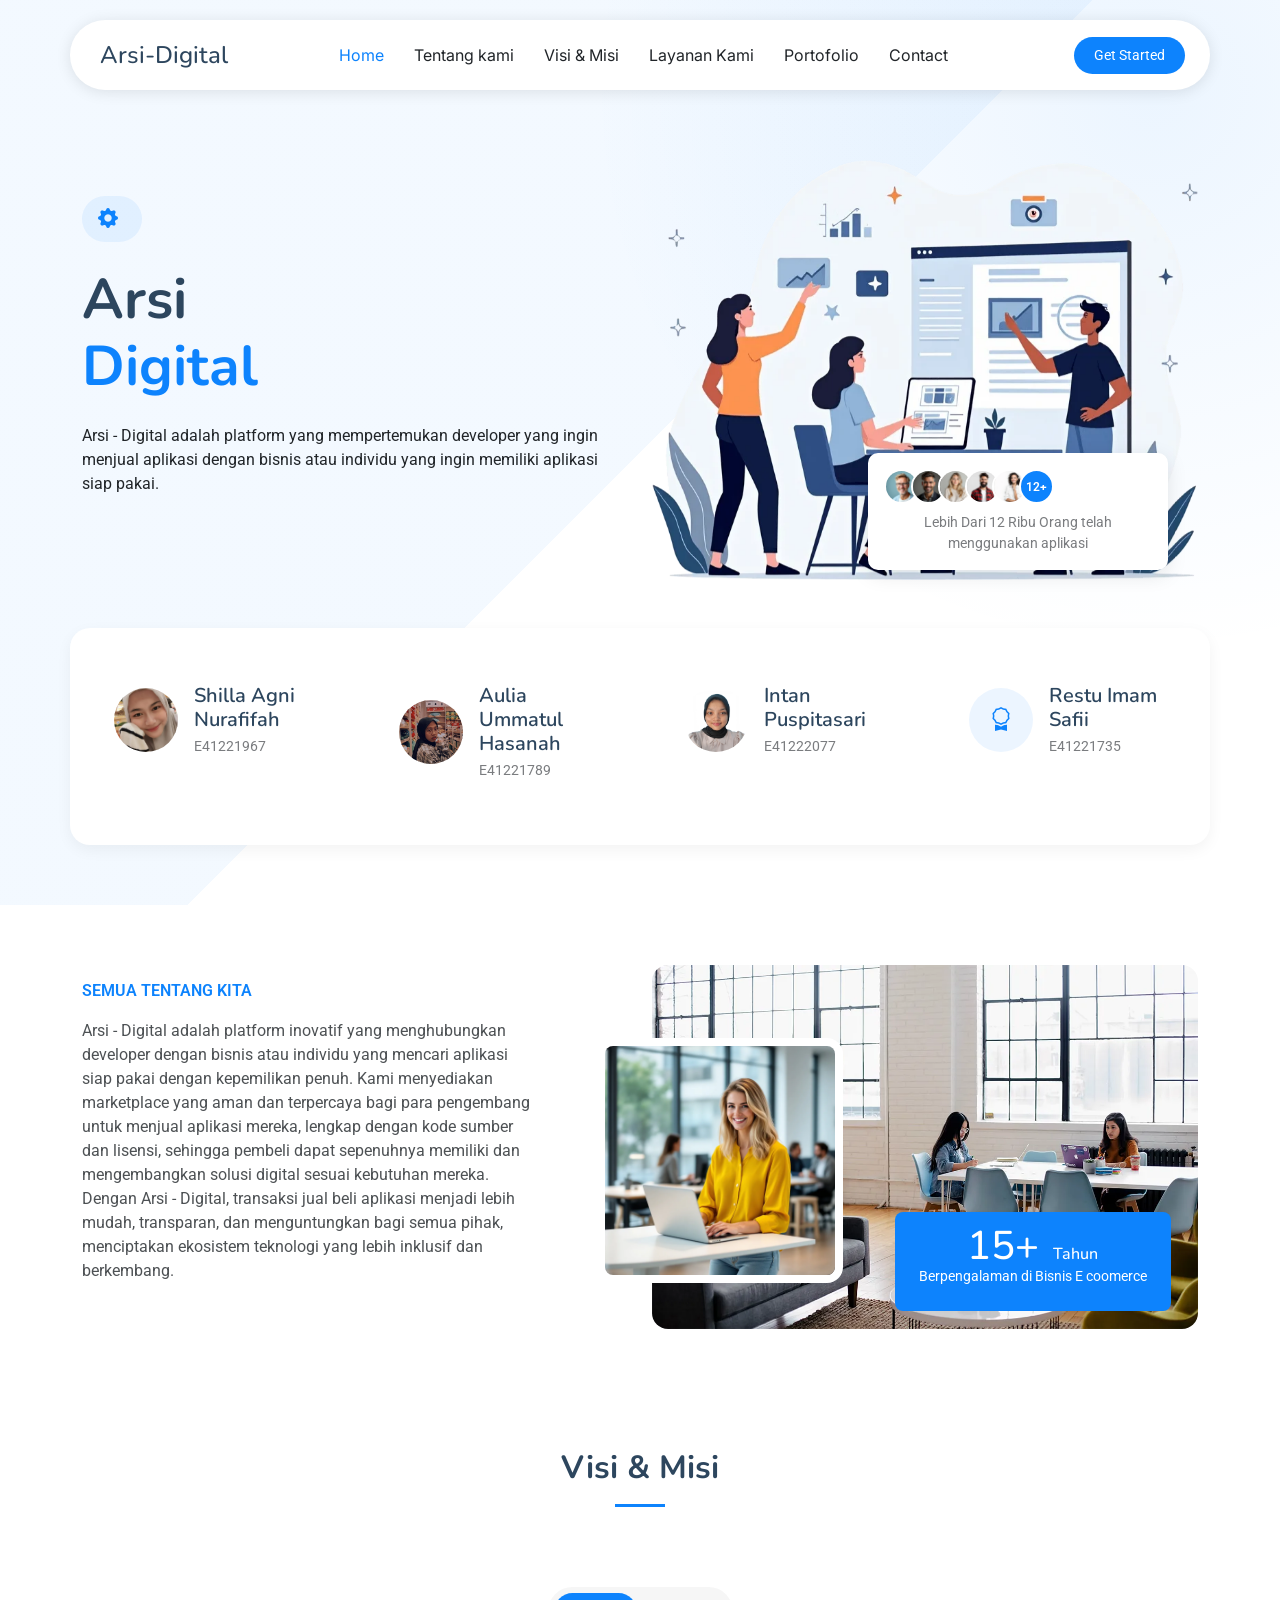
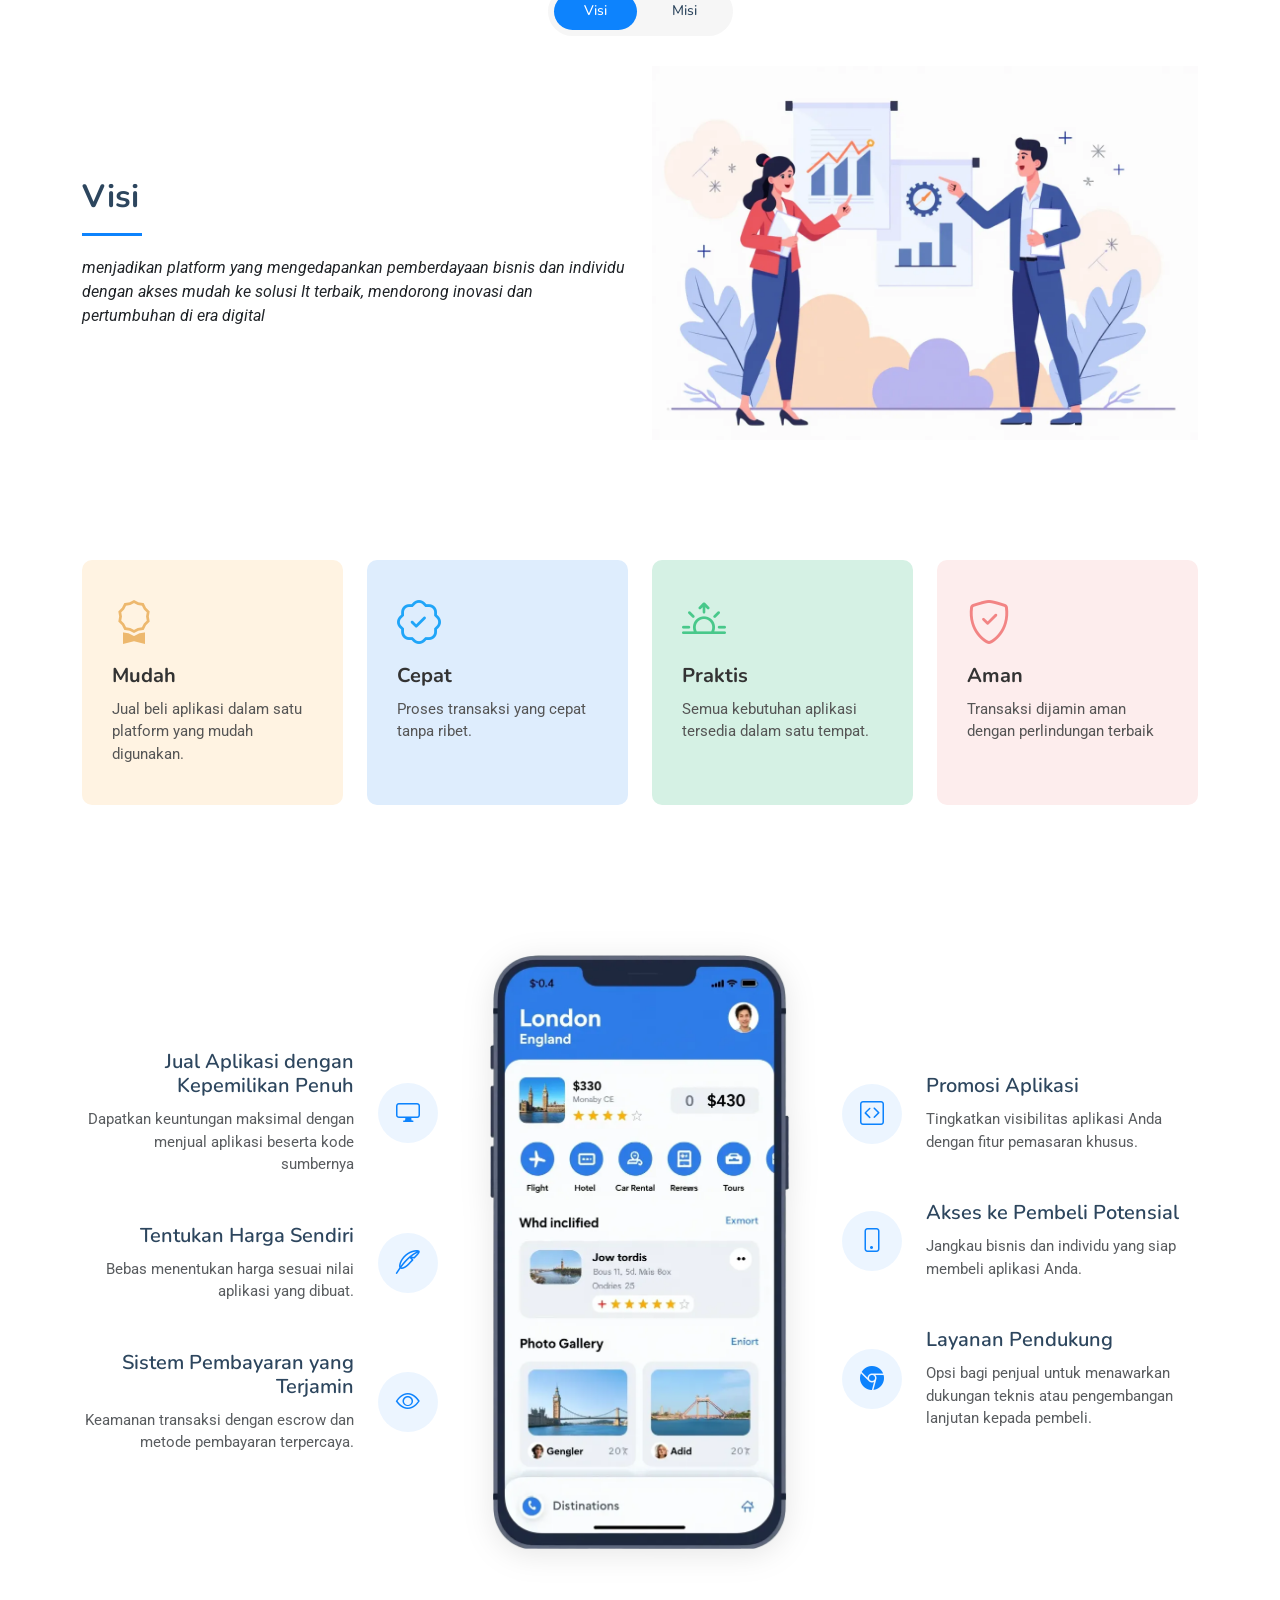
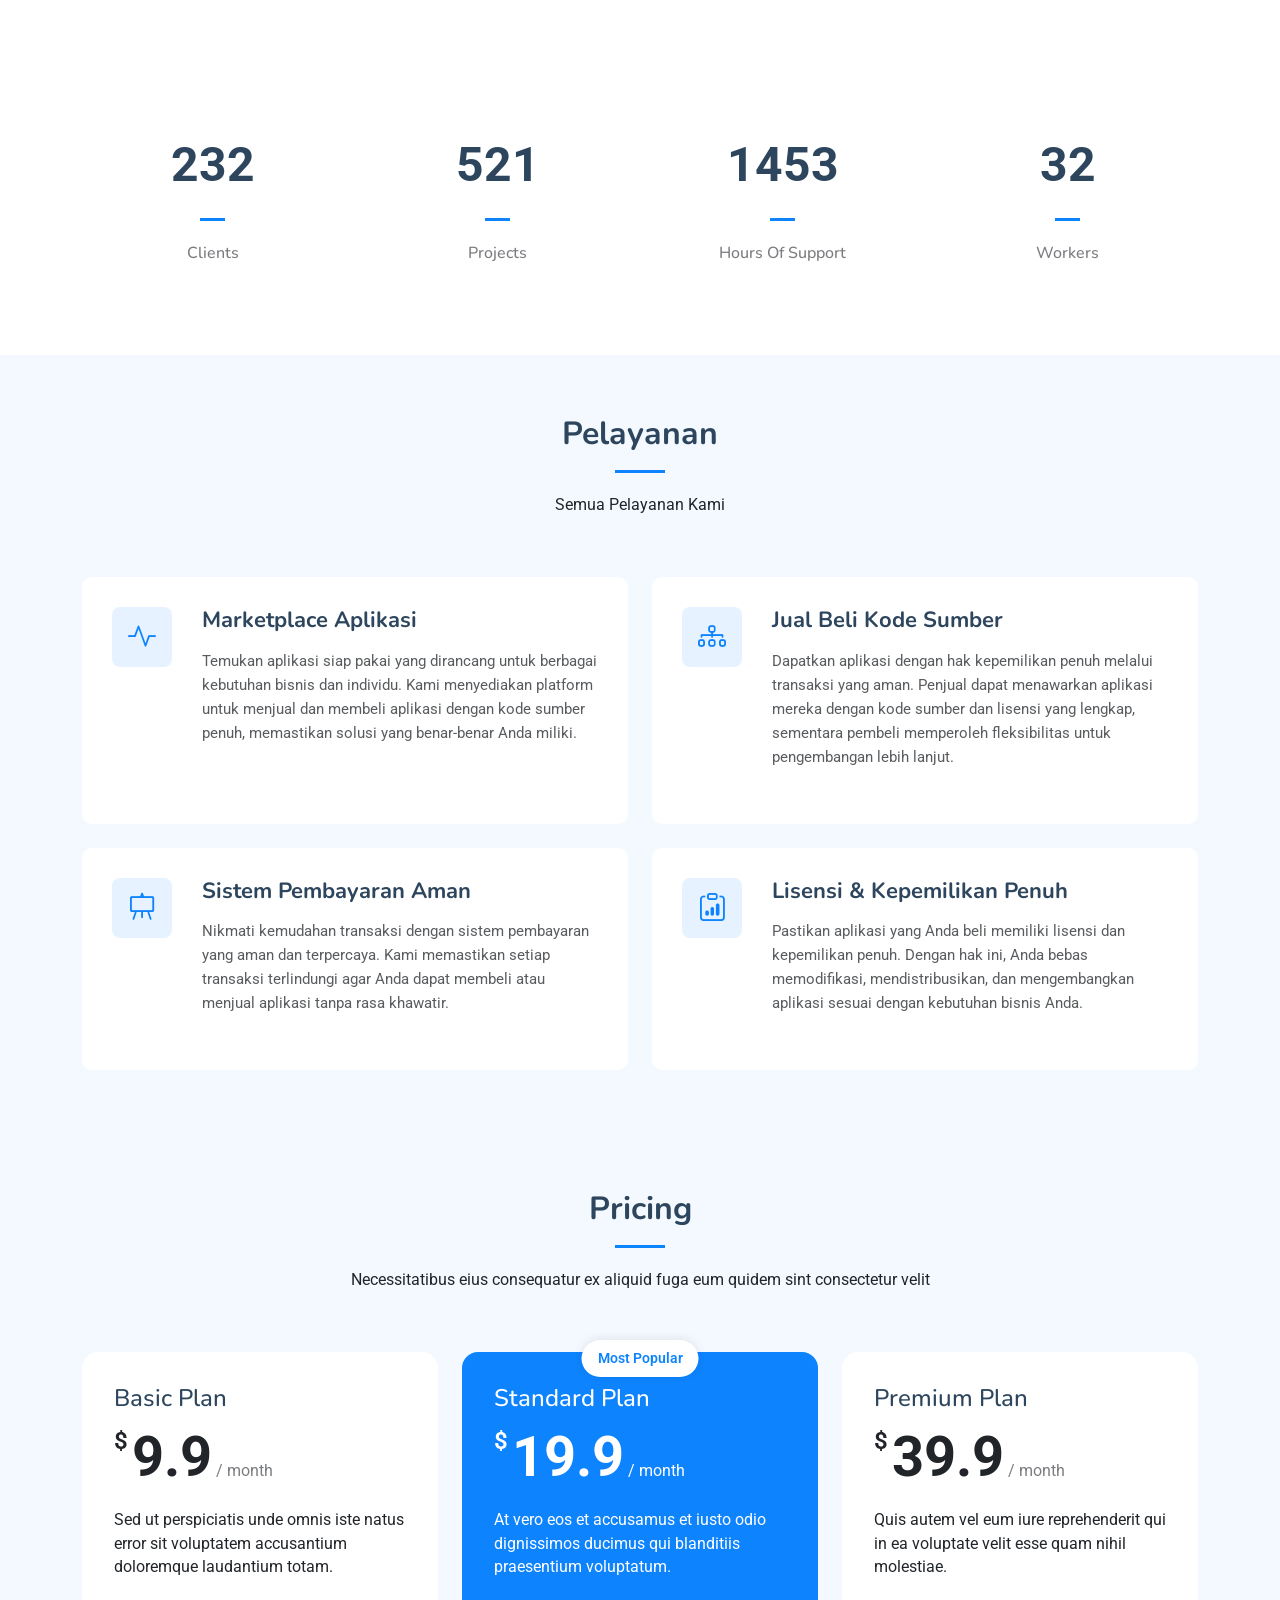
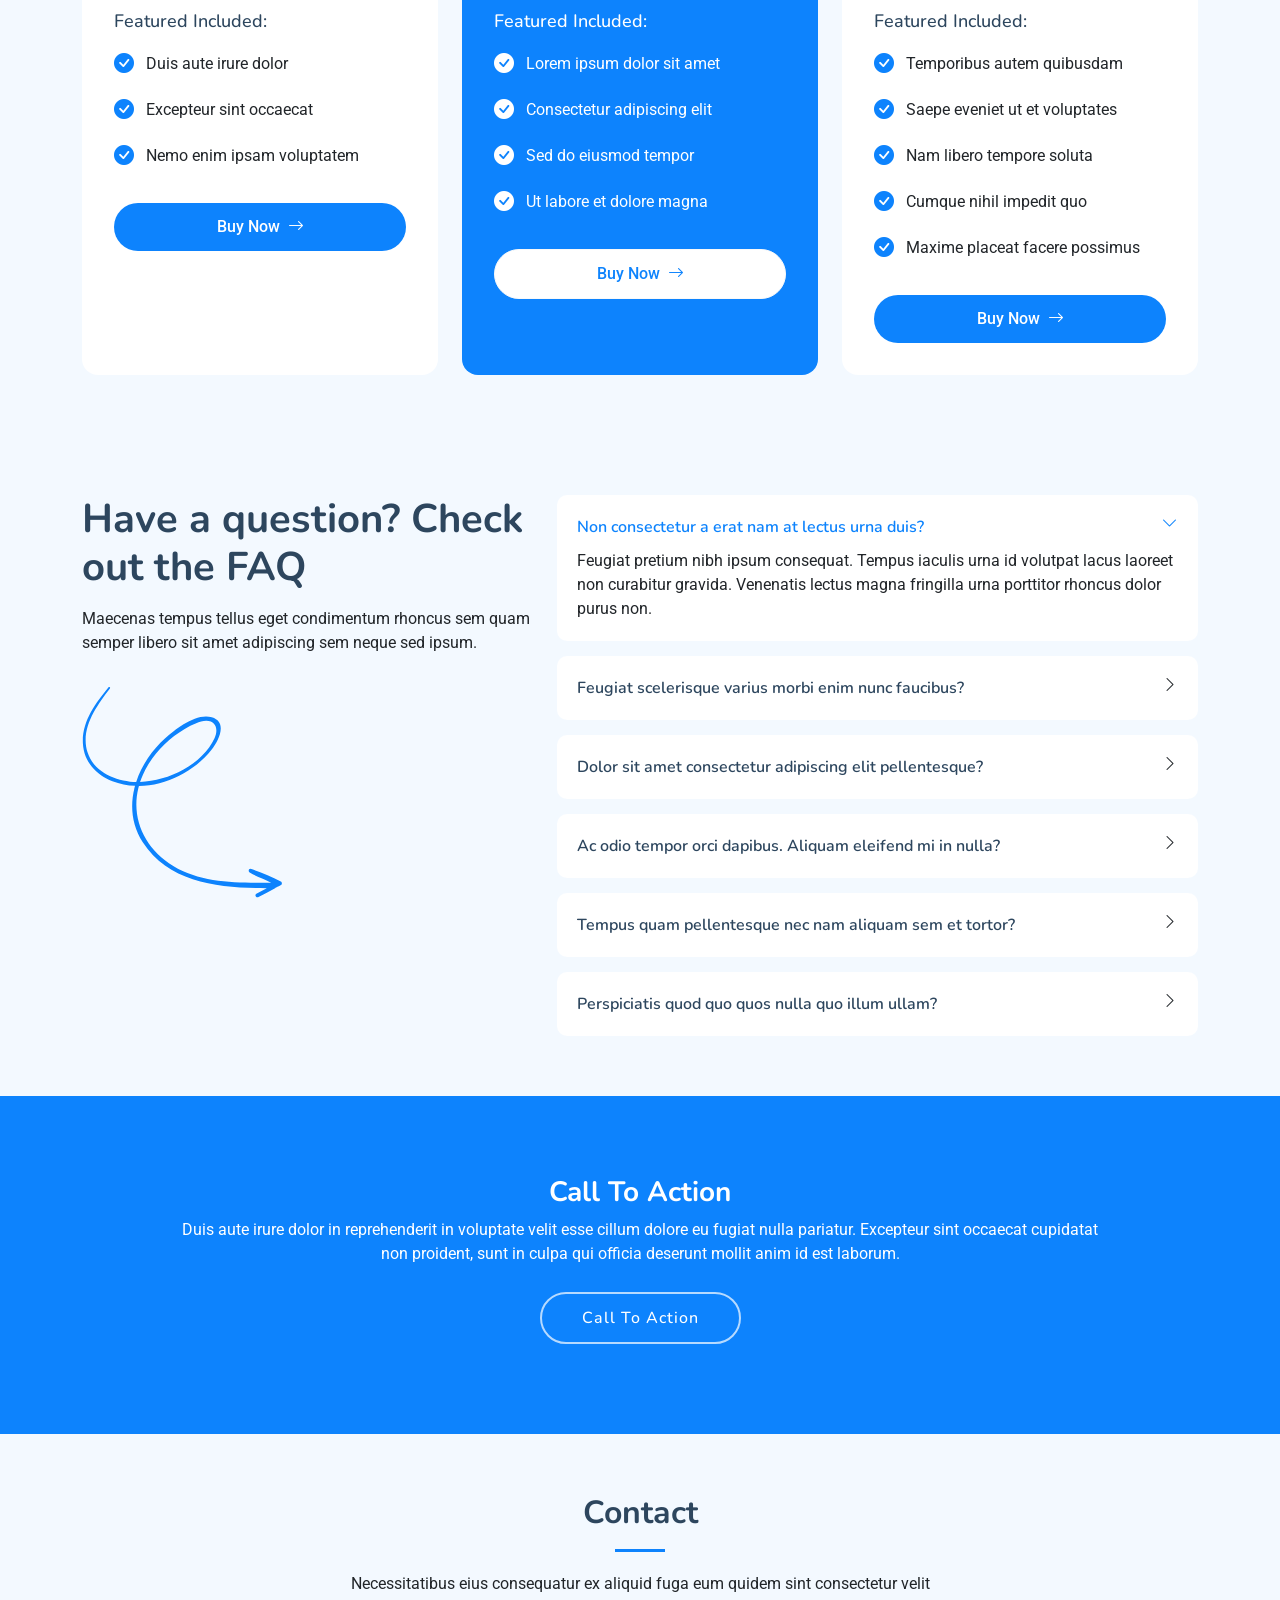
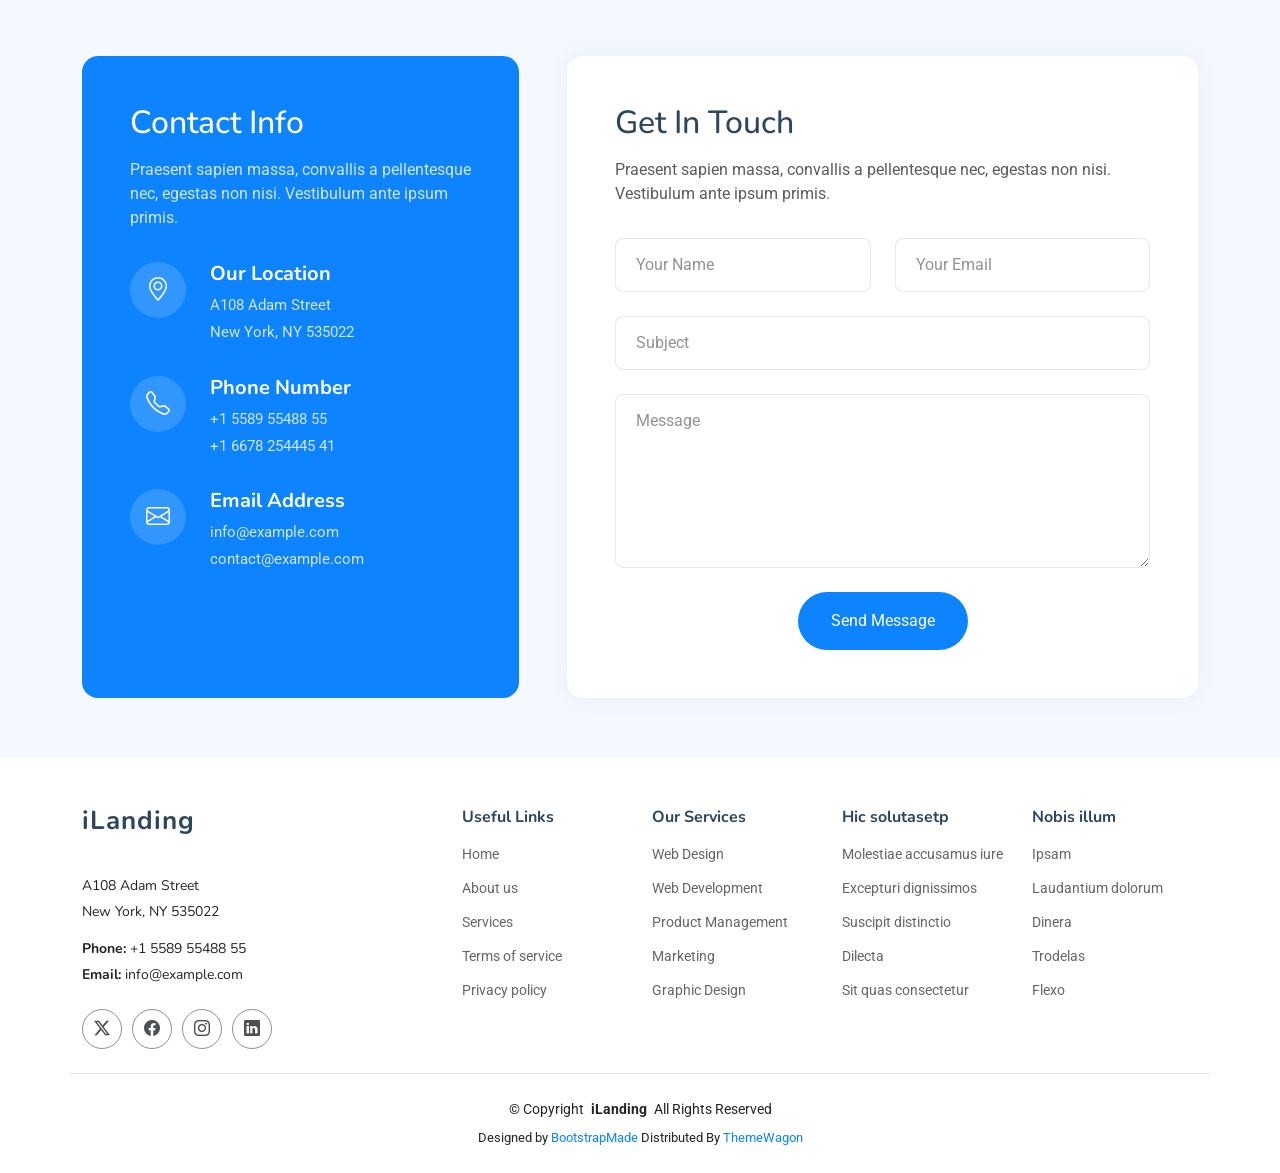
==== commit 1e843f50: "gege" ====
--- a/index.html
+++ b/index.html
@@ -347,16 +347,16 @@
           <div class="col-xl-3 col-md-6" data-aos="zoom-in" data-aos-delay="100">
             <div class="feature-box orange">
               <i class="bi bi-award"></i>
-              <h4>Marketplace Aplikasi</h4>
-              <p>Platform jual beli aplikasi dengan kepemilikan penuh.</p>
+              <h4>Mudah</h4>
+              <p>Jual beli aplikasi dalam satu platform yang mudah digunakan.</p>
             </div>
           </div><!-- End Feature Borx-->
 
           <div class="col-xl-3 col-md-6" data-aos="zoom-in" data-aos-delay="200">
             <div class="feature-box blue">
               <i class="bi bi-patch-check"></i>
-              <h4>Jual Beli Kode Sumber</h4>
-              <p>Dapatkan kode sumber aplikasi untuk dikembangkan sendiri.
+              <h4>Cepat</h4>
+              <p>Proses transaksi yang cepat tanpa ribet.
               </p>
             </div>
           </div><!-- End Feature Borx-->
@@ -364,8 +364,8 @@
           <div class="col-xl-3 col-md-6" data-aos="zoom-in" data-aos-delay="300">
             <div class="feature-box green">
               <i class="bi bi-sunrise"></i>
-              <h4>Sistem Pembayaran Aman</h4>
-              <p>Transaksi terjamin dengan escrow dan metode pembayaran terpercaya.
+              <h4>Praktis</h4>
+              <p>Semua kebutuhan aplikasi tersedia dalam satu tempat.
               </p>
             </div>
           </div><!-- End Feature Borx-->
@@ -373,8 +373,8 @@
           <div class="col-xl-3 col-md-6" data-aos="zoom-in" data-aos-delay="400">
             <div class="feature-box red">
               <i class="bi bi-shield-check"></i>
-              <h4>Lisensi & Kepemilikan Penuh</h4>
-              <p>Miliki aplikasi secara eksklusif tanpa batasan.</p>
+              <h4>Aman</h4>
+              <p>Transaksi dijamin aman dengan perlindungan terbaik</p>
             </div>
           </div><!-- End Feature Borx-->
 
@@ -487,115 +487,10 @@
     </section><!-- /Features 2 Section -->
 
     <!-- Call To Action Section -->
-    <section id="call-to-action" class="call-to-action section">
-
-      <div class="container" data-aos="fade-up" data-aos-delay="100">
-
-        <div class="row content justify-content-center align-items-center position-relative">
-          <div class="col-lg-8 mx-auto text-center">
-            <h2 class="display-4 mb-4">Maecenas tempus tellus eget condimentum</h2>
-            <p class="mb-4">Vestibulum ante ipsum primis in faucibus orci luctus et ultrices posuere cubilia Curae; Donec velit neque, auctor sit amet aliquam vel</p>
-            <a href="#" class="btn btn-cta">Call To Action</a>
-          </div>
-
-          <!-- Abstract Background Elements -->
-          <div class="shape shape-1">
-            <svg viewBox="0 0 200 200" xmlns="http://www.w3.org/2000/svg">
-              <path d="M47.1,-57.1C59.9,-45.6,68.5,-28.9,71.4,-10.9C74.2,7.1,71.3,26.3,61.5,41.1C51.7,55.9,35,66.2,16.9,69.2C-1.3,72.2,-21,67.8,-36.9,57.9C-52.8,48,-64.9,32.6,-69.1,15.1C-73.3,-2.4,-69.5,-22,-59.4,-37.1C-49.3,-52.2,-32.8,-62.9,-15.7,-64.9C1.5,-67,34.3,-68.5,47.1,-57.1Z" transform="translate(100 100)"></path>
-            </svg>
-          </div>
-
-          <div class="shape shape-2">
-            <svg viewBox="0 0 200 200" xmlns="http://www.w3.org/2000/svg">
-              <path d="M41.3,-49.1C54.4,-39.3,66.6,-27.2,71.1,-12.1C75.6,3,72.4,20.9,63.3,34.4C54.2,47.9,39.2,56.9,23.2,62.3C7.1,67.7,-10,69.4,-24.8,64.1C-39.7,58.8,-52.3,46.5,-60.1,31.5C-67.9,16.4,-70.9,-1.4,-66.3,-16.6C-61.8,-31.8,-49.7,-44.3,-36.3,-54C-22.9,-63.7,-8.2,-70.6,3.6,-75.1C15.4,-79.6,28.2,-58.9,41.3,-49.1Z" transform="translate(100 100)"></path>
-            </svg>
-          </div>
-
-          <!-- Dot Pattern Groups -->
-          <div class="dots dots-1">
-            <svg viewBox="0 0 100 100" xmlns="http://www.w3.org/2000/svg">
-              <pattern id="dot-pattern" x="0" y="0" width="20" height="20" patternUnits="userSpaceOnUse">
-                <circle cx="2" cy="2" r="2" fill="currentColor"></circle>
-              </pattern>
-              <rect width="100" height="100" fill="url(#dot-pattern)"></rect>
-            </svg>
-          </div>
-
-          <div class="dots dots-2">
-            <svg viewBox="0 0 100 100" xmlns="http://www.w3.org/2000/svg">
-              <pattern id="dot-pattern-2" x="0" y="0" width="20" height="20" patternUnits="userSpaceOnUse">
-                <circle cx="2" cy="2" r="2" fill="currentColor"></circle>
-              </pattern>
-              <rect width="100" height="100" fill="url(#dot-pattern-2)"></rect>
-            </svg>
-          </div>
-
-          <div class="shape shape-3">
-            <svg viewBox="0 0 200 200" xmlns="http://www.w3.org/2000/svg">
-              <path d="M43.3,-57.1C57.4,-46.5,71.1,-32.6,75.3,-16.2C79.5,0.2,74.2,19.1,65.1,35.3C56,51.5,43.1,65,27.4,71.7C11.7,78.4,-6.8,78.3,-23.9,72.4C-41,66.5,-56.7,54.8,-65.4,39.2C-74.1,23.6,-75.8,4,-71.7,-13.2C-67.6,-30.4,-57.7,-45.2,-44.3,-56.1C-30.9,-67,-15.5,-74,0.7,-74.9C16.8,-75.8,33.7,-70.7,43.3,-57.1Z" transform="translate(100 100)"></path>
-            </svg>
-          </div>
-        </div>
-
-      </div>
-
-    </section><!-- /Call To Action Section -->
+    
 
     <!-- Clients Section -->
-    <section id="clients" class="clients section">
-
-      <div class="container" data-aos="fade-up" data-aos-delay="100">
-
-        <div class="swiper init-swiper">
-          <script type="application/json" class="swiper-config">
-            {
-              "loop": true,
-              "speed": 600,
-              "autoplay": {
-                "delay": 5000
-              },
-              "slidesPerView": "auto",
-              "pagination": {
-                "el": ".swiper-pagination",
-                "type": "bullets",
-                "clickable": true
-              },
-              "breakpoints": {
-                "320": {
-                  "slidesPerView": 2,
-                  "spaceBetween": 40
-                },
-                "480": {
-                  "slidesPerView": 3,
-                  "spaceBetween": 60
-                },
-                "640": {
-                  "slidesPerView": 4,
-                  "spaceBetween": 80
-                },
-                "992": {
-                  "slidesPerView": 6,
-                  "spaceBetween": 120
-                }
-              }
-            }
-          </script>
-          <div class="swiper-wrapper align-items-center">
-            <div class="swiper-slide"><img src="assets/img/clients/client-1.png" class="img-fluid" alt=""></div>
-            <div class="swiper-slide"><img src="assets/img/clients/client-2.png" class="img-fluid" alt=""></div>
-            <div class="swiper-slide"><img src="assets/img/clients/client-3.png" class="img-fluid" alt=""></div>
-            <div class="swiper-slide"><img src="assets/img/clients/client-4.png" class="img-fluid" alt=""></div>
-            <div class="swiper-slide"><img src="assets/img/clients/client-5.png" class="img-fluid" alt=""></div>
-            <div class="swiper-slide"><img src="assets/img/clients/client-6.png" class="img-fluid" alt=""></div>
-            <div class="swiper-slide"><img src="assets/img/clients/client-7.png" class="img-fluid" alt=""></div>
-            <div class="swiper-slide"><img src="assets/img/clients/client-8.png" class="img-fluid" alt=""></div>
-          </div>
-          <div class="swiper-pagination"></div>
-        </div>
-
-      </div>
-
-    </section><!-- /Clients Section -->
+    
 
     <!-- Testimonials Section -->
     
@@ -646,8 +541,8 @@
 
       <!-- Section Title -->
       <div class="container section-title" data-aos="fade-up">
-        <h2>Services</h2>
-        <p>Necessitatibus eius consequatur ex aliquid fuga eum quidem sint consectetur velit</p>
+        <h2>Pelayanan</h2>
+        <p>Semua Pelayanan Kami</p>
       </div><!-- End Section Title -->
 
       <div class="container" data-aos="fade-up" data-aos-delay="100">
@@ -660,9 +555,9 @@
                 <i class="bi bi-activity"></i>
               </div>
               <div>
-                <h3>Nesciunt Mete</h3>
-                <p>Provident nihil minus qui consequatur non omnis maiores. Eos accusantium minus dolores iure perferendis tempore et consequatur.</p>
-                <a href="service-details.html" class="read-more">Read More <i class="bi bi-arrow-right"></i></a>
+                <h3>Marketplace Aplikasi</h3>
+                <p>Temukan aplikasi siap pakai yang dirancang untuk berbagai kebutuhan bisnis dan individu. Kami menyediakan platform untuk menjual dan membeli aplikasi dengan kode sumber penuh, memastikan solusi yang benar-benar Anda miliki.</p>
+                <!-- <a href="service-details.html" class="read-more">Read More <i class="bi bi-arrow-right"></i></a> -->
               </div>
             </div>
           </div><!-- End Service Card -->
@@ -673,9 +568,9 @@
                 <i class="bi bi-diagram-3"></i>
               </div>
               <div>
-                <h3>Eosle Commodi</h3>
-                <p>Ut autem aut autem non a. Sint sint sit facilis nam iusto sint. Libero corrupti neque eum hic non ut nesciunt dolorem.</p>
-                <a href="service-details.html" class="read-more">Read More <i class="bi bi-arrow-right"></i></a>
+                <h3>Jual Beli Kode Sumber</h3>
+                <p>Dapatkan aplikasi dengan hak kepemilikan penuh melalui transaksi yang aman. Penjual dapat menawarkan aplikasi mereka dengan kode sumber dan lisensi yang lengkap, sementara pembeli memperoleh fleksibilitas untuk pengembangan lebih lanjut.</p>
+                <!-- <a href="service-details.html" class="read-more">Read More <i class="bi bi-arrow-right"></i></a> -->
               </div>
             </div>
           </div><!-- End Service Card -->
@@ -686,9 +581,9 @@
                 <i class="bi bi-easel"></i>
               </div>
               <div>
-                <h3>Ledo Markt</h3>
-                <p>Ut excepturi voluptatem nisi sed. Quidem fuga consequatur. Minus ea aut. Vel qui id voluptas adipisci eos earum corrupti.</p>
-                <a href="service-details.html" class="read-more">Read More <i class="bi bi-arrow-right"></i></a>
+                <h3>Sistem Pembayaran Aman</h3>
+                <p>Nikmati kemudahan transaksi dengan sistem pembayaran yang aman dan terpercaya. Kami memastikan setiap transaksi terlindungi agar Anda dapat membeli atau menjual aplikasi tanpa rasa khawatir.</p>
+                <!-- <a href="service-details.html" class="read-more">Read More <i class="bi bi-arrow-right"></i></a> -->
               </div>
             </div>
           </div><!-- End Service Card -->
@@ -699,9 +594,9 @@
                 <i class="bi bi-clipboard-data"></i>
               </div>
               <div>
-                <h3>Asperiores Commodit</h3>
-                <p>Non et temporibus minus omnis sed dolor esse consequatur. Cupiditate sed error ea fuga sit provident adipisci neque.</p>
-                <a href="service-details.html" class="read-more">Read More <i class="bi bi-arrow-right"></i></a>
+                <h3>Lisensi & Kepemilikan Penuh</h3>
+                <p>Pastikan aplikasi yang Anda beli memiliki lisensi dan kepemilikan penuh. Dengan hak ini, Anda bebas memodifikasi, mendistribusikan, dan mengembangkan aplikasi sesuai dengan kebutuhan bisnis Anda.</p>
+                <!-- <a href="service-details.html" class="read-more">Read More <i class="bi bi-arrow-right"></i></a> -->
               </div>
             </div>
           </div><!-- End Service Card -->
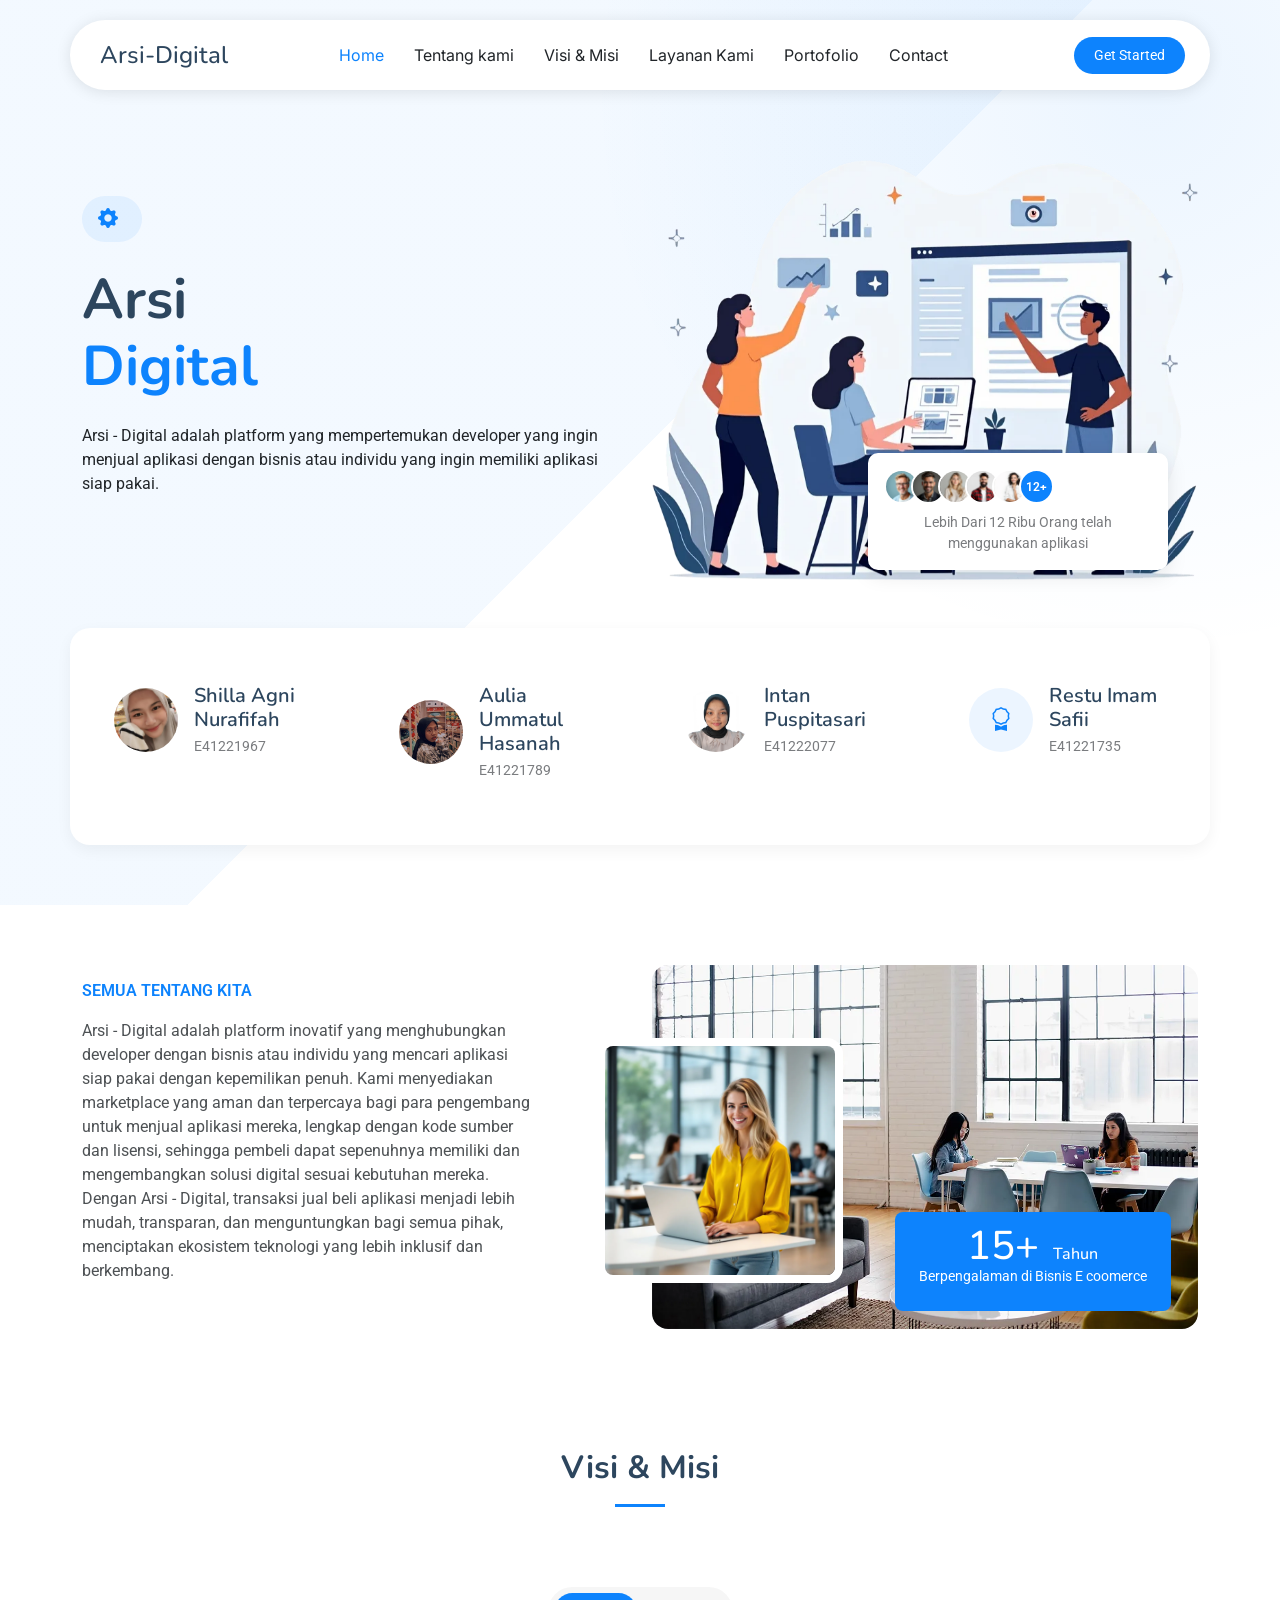
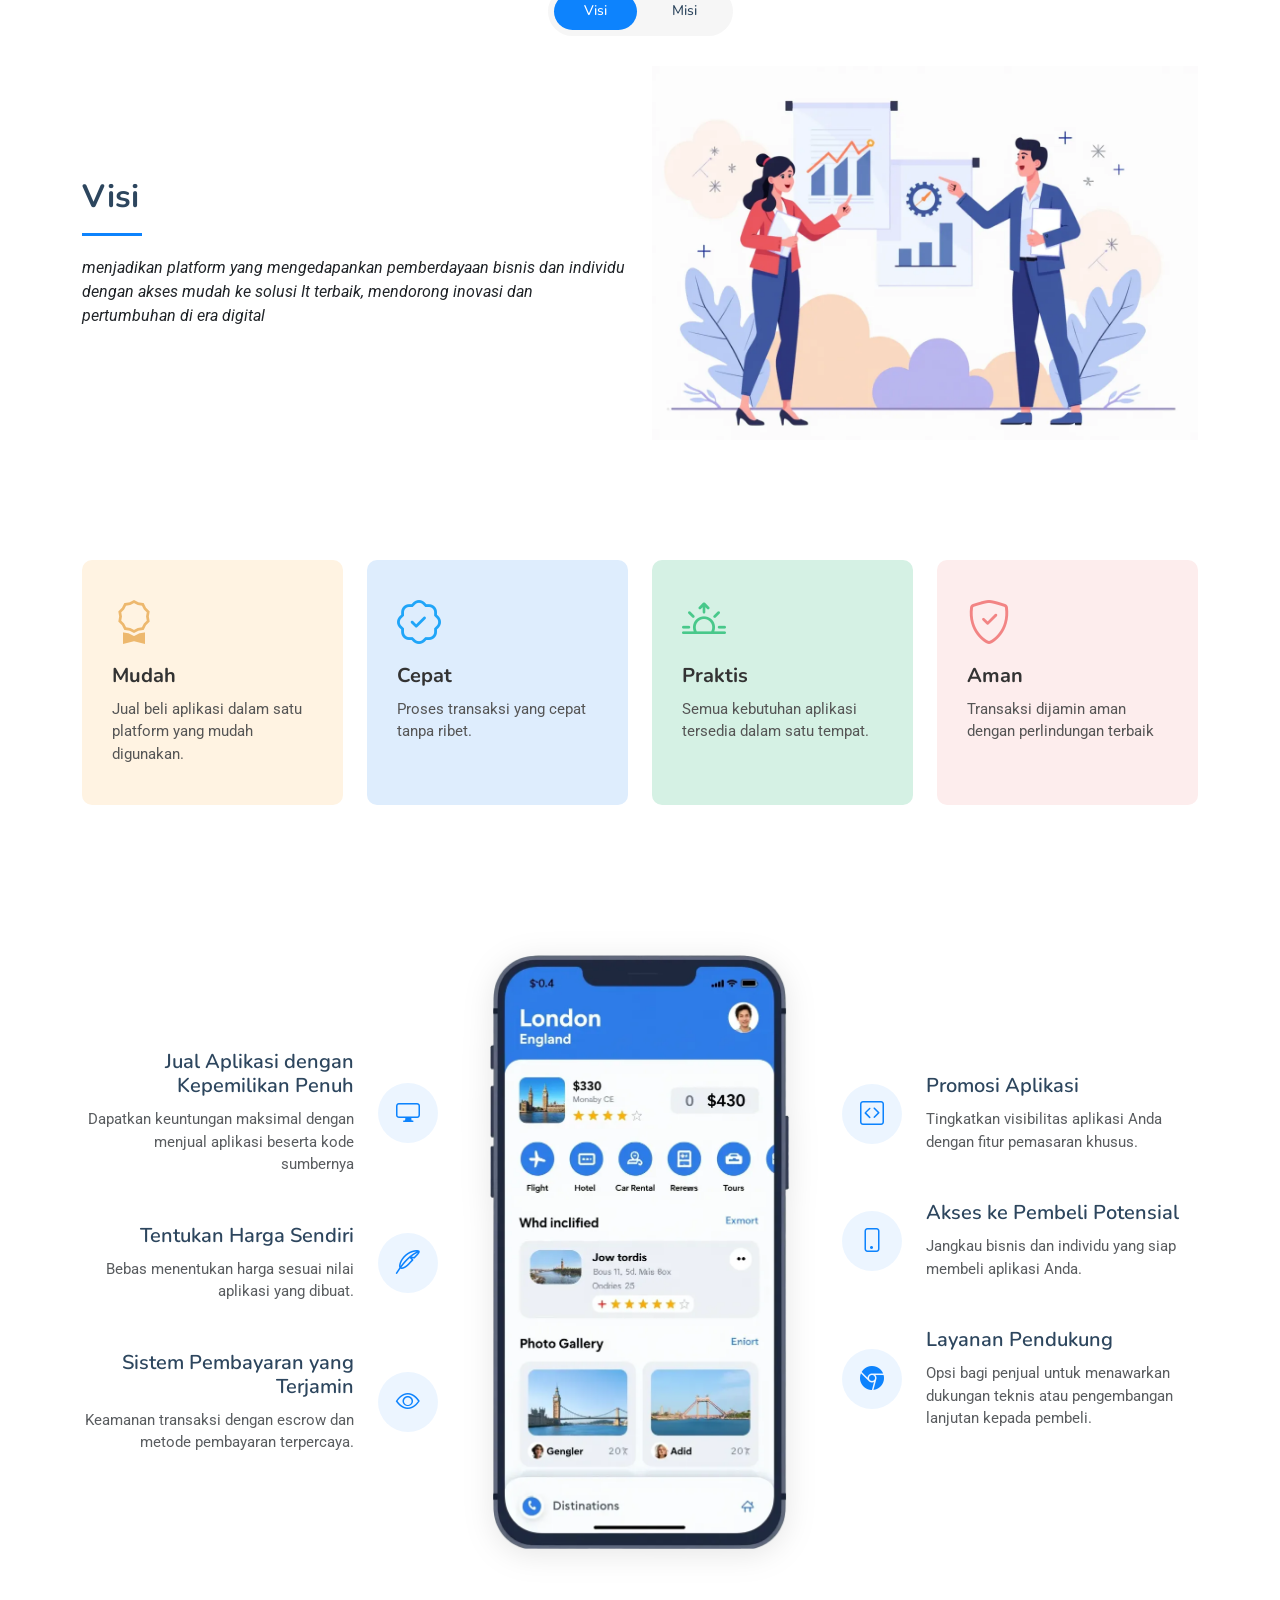
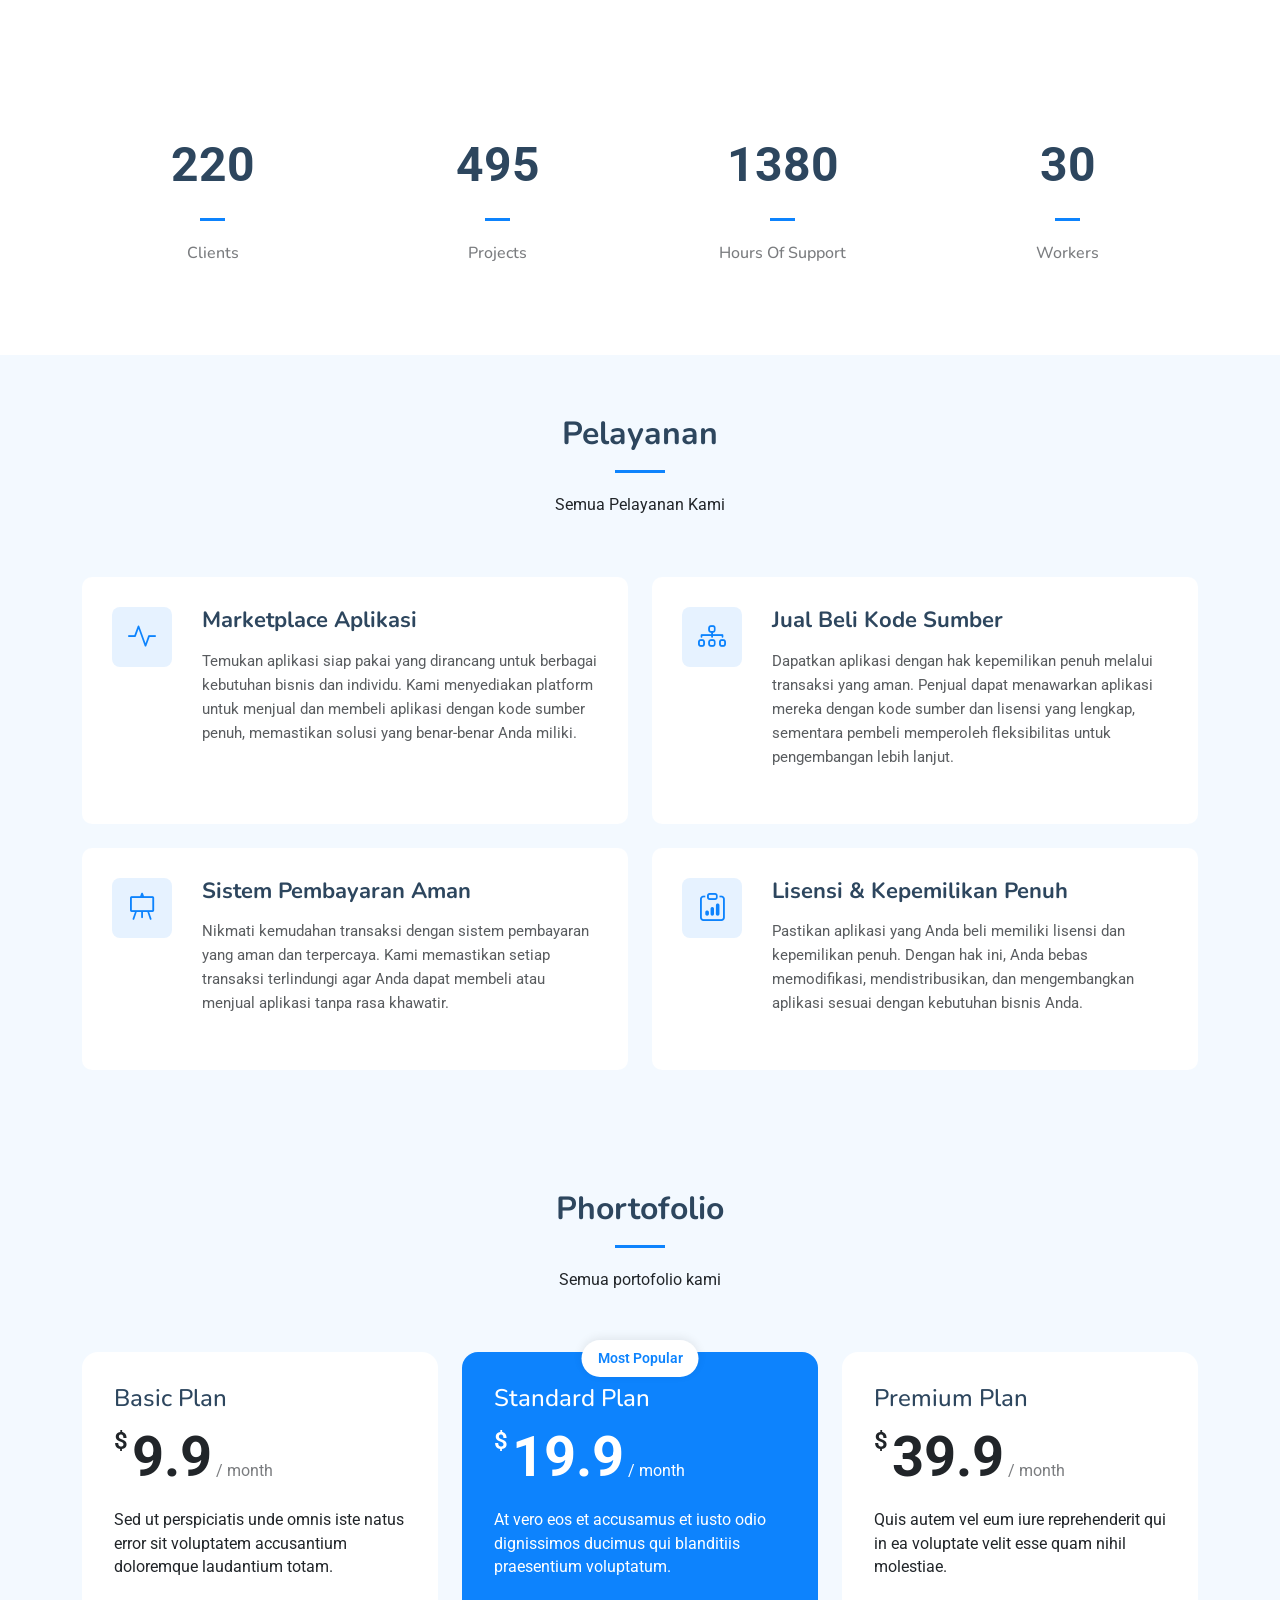
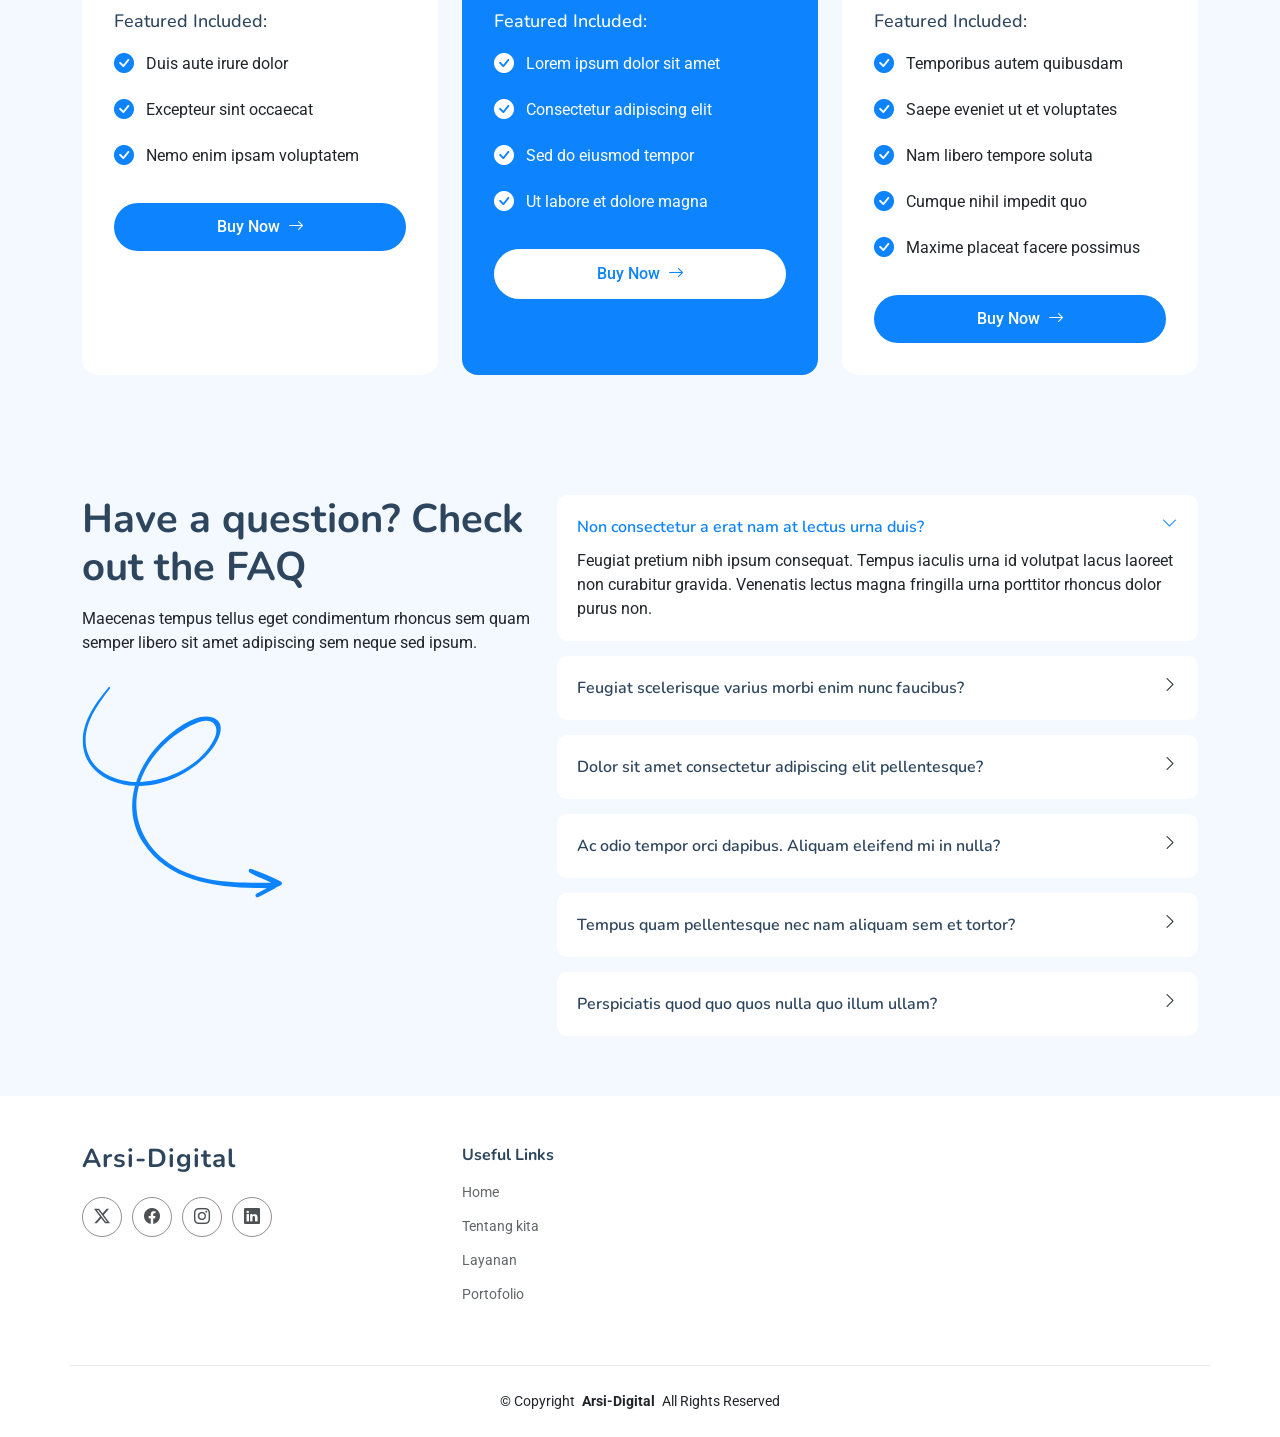
==== commit b85e24d4: "gege" ====
--- a/index.html
+++ b/index.html
@@ -28,8 +28,8 @@
   <link href="assets/css/main.css" rel="stylesheet">
 
   <!-- =======================================================
-  * Template Name: iLanding
-  * Template URL: https://bootstrapmade.com/ilanding-bootstrap-landing-page-template/
+  * Template Name: Arsi-Digital
+  * Template URL: https://bootstrapmade.com/Arsi-Digital-bootstrap-landing-page-template/
   * Updated: Nov 12 2024 with Bootstrap v5.3.3
   * Author: BootstrapMade.com
   * License: https://bootstrapmade.com/license/
@@ -612,8 +612,8 @@
 
       <!-- Section Title -->
       <div class="container section-title" data-aos="fade-up">
-        <h2>Pricing</h2>
-        <p>Necessitatibus eius consequatur ex aliquid fuga eum quidem sint consectetur velit</p>
+        <h2>Phortofolio</h2>
+        <p>Semua portofolio kami</p>
       </div><!-- End Section Title -->
 
       <div class="container" data-aos="fade-up" data-aos-delay="100">
@@ -816,7 +816,7 @@
     </section><!-- /Faq Section -->
 
     <!-- Call To Action 2 Section -->
-    <section id="call-to-action-2" class="call-to-action-2 section dark-background">
+    <!-- <section id="call-to-action-2" class="call-to-action-2 section dark-background">
 
       <div class="container">
         <div class="row justify-content-center" data-aos="zoom-in" data-aos-delay="100">
@@ -830,16 +830,16 @@
         </div>
       </div>
 
-    </section><!-- /Call To Action 2 Section -->
+    </section> -->
 
     <!-- Contact Section -->
-    <section id="contact" class="contact section light-background">
-
-      <!-- Section Title -->
+    <!-- <section id="contact" class="contact section light-background">
+
+      
       <div class="container section-title" data-aos="fade-up">
         <h2>Contact</h2>
         <p>Necessitatibus eius consequatur ex aliquid fuga eum quidem sint consectetur velit</p>
-      </div><!-- End Section Title -->
+      </div>
 
       <div class="container" data-aos="fade-up" data-aos-delay="100">
 
@@ -926,7 +926,7 @@
 
       </div>
 
-    </section><!-- /Contact Section -->
+    </section> -->
 
   </main>
 
@@ -936,14 +936,14 @@
       <div class="row gy-4">
         <div class="col-lg-4 col-md-6 footer-about">
           <a href="index.html" class="logo d-flex align-items-center">
-            <span class="sitename">iLanding</span>
+            <span class="sitename">Arsi-Digital</span>
           </a>
-          <div class="footer-contact pt-3">
+          <!-- <div class="footer-contact pt-3">
             <p>A108 Adam Street</p>
             <p>New York, NY 535022</p>
             <p class="mt-3"><strong>Phone:</strong> <span>+1 5589 55488 55</span></p>
             <p><strong>Email:</strong> <span>info@example.com</span></p>
-          </div>
+          </div> -->
           <div class="social-links d-flex mt-4">
             <a href=""><i class="bi bi-twitter-x"></i></a>
             <a href=""><i class="bi bi-facebook"></i></a>
@@ -956,14 +956,14 @@
           <h4>Useful Links</h4>
           <ul>
             <li><a href="#">Home</a></li>
-            <li><a href="#">About us</a></li>
-            <li><a href="#">Services</a></li>
-            <li><a href="#">Terms of service</a></li>
-            <li><a href="#">Privacy policy</a></li>
+            <li><a href="#">Tentang kita</a></li>
+            <li><a href="#">Layanan</a></li>
+            <li><a href="#">Portofolio</a></li>
+            <!-- <li><a href="#">Privacy policy</a></li> -->
           </ul>
         </div>
 
-        <div class="col-lg-2 col-md-3 footer-links">
+        <!-- <div class="col-lg-2 col-md-3 footer-links">
           <h4>Our Services</h4>
           <ul>
             <li><a href="#">Web Design</a></li>
@@ -994,20 +994,14 @@
             <li><a href="#">Trodelas</a></li>
             <li><a href="#">Flexo</a></li>
           </ul>
-        </div>
+        </div> -->
 
       </div>
     </div>
 
     <div class="container copyright text-center mt-4">
-      <p>© <span>Copyright</span> <strong class="px-1 sitename">iLanding</strong> <span>All Rights Reserved</span></p>
-      <div class="credits">
-        <!-- All the links in the footer should remain intact. -->
-        <!-- You can delete the links only if you've purchased the pro version. -->
-        <!-- Licensing information: https://bootstrapmade.com/license/ -->
-        <!-- Purchase the pro version with working PHP/AJAX contact form: [buy-url] -->
-        Designed by <a href="https://bootstrapmade.com/">BootstrapMade</a> Distributed By <a href="https://themewagon.com">ThemeWagon</a>
-      </div>
+      <p>© <span>Copyright</span> <strong class="px-1 sitename">Arsi-Digital</strong> <span>All Rights Reserved</span></p>
+      
     </div>
 
   </footer>
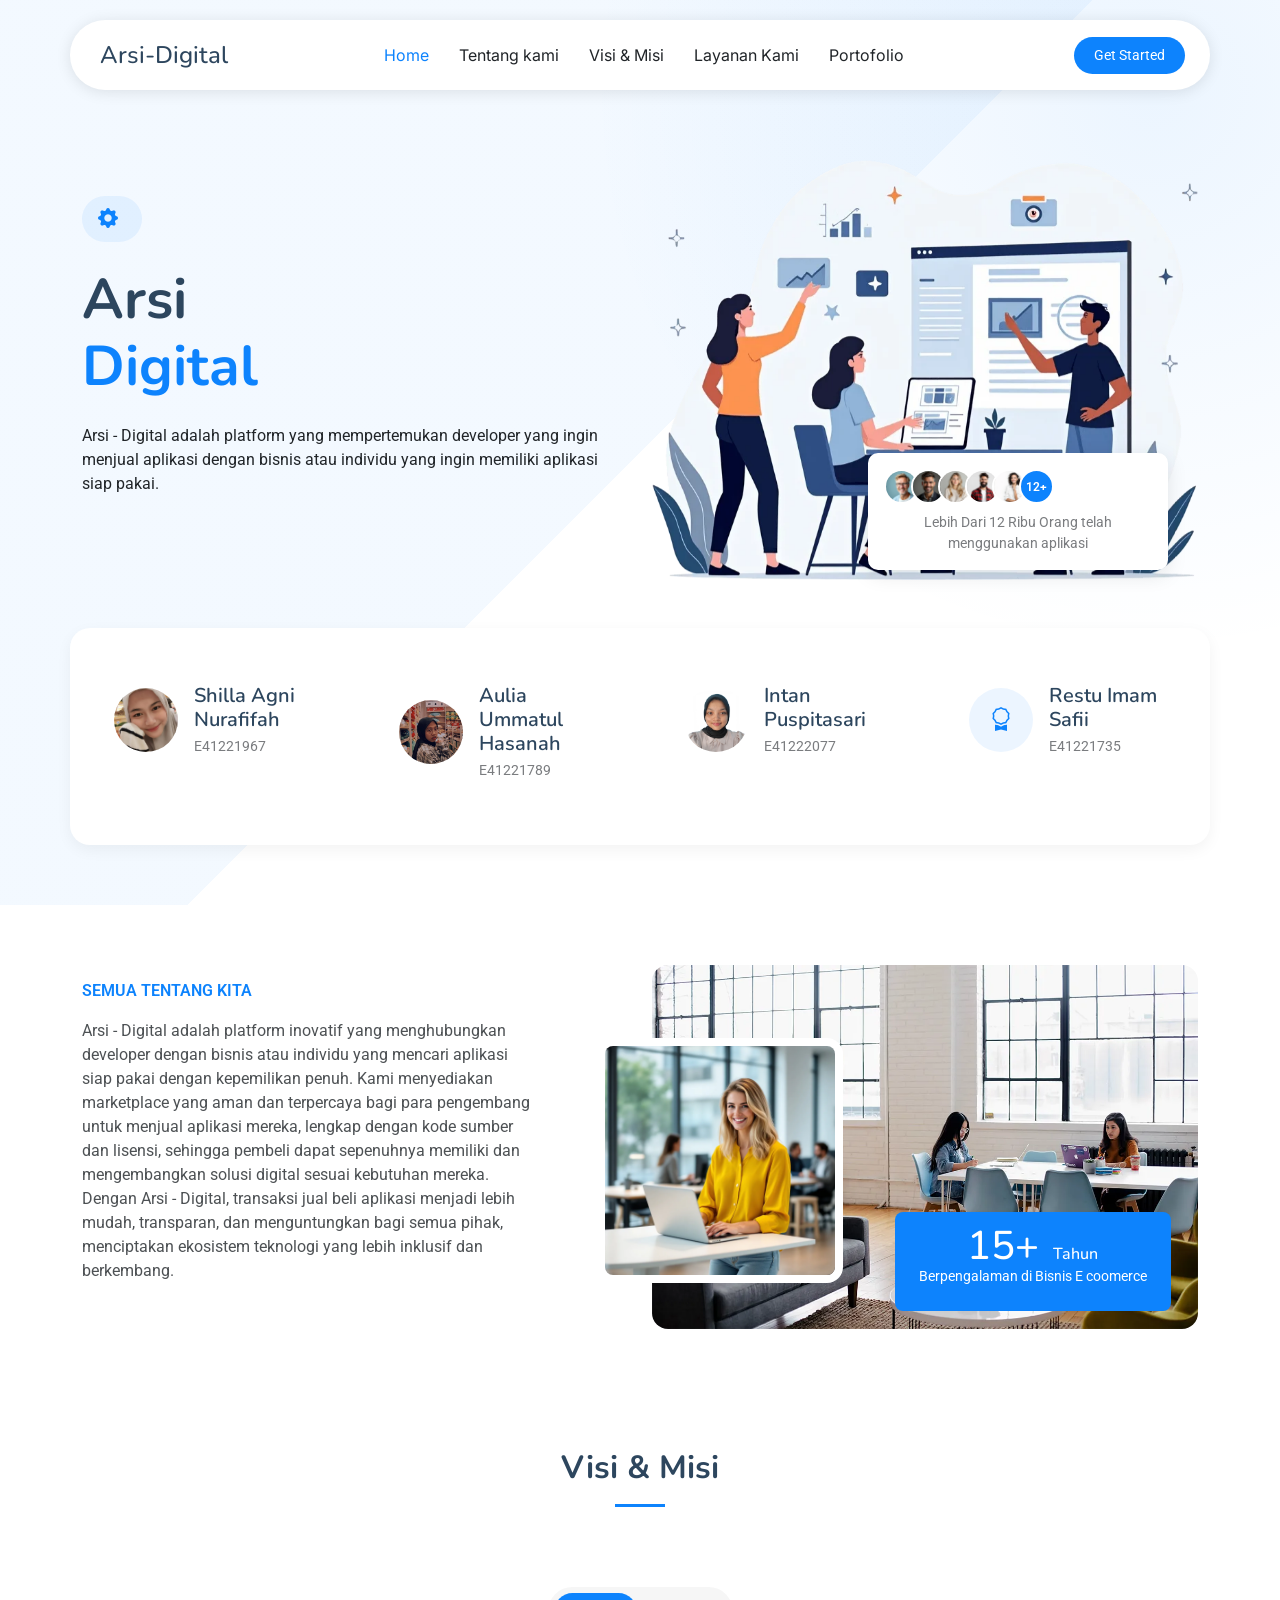
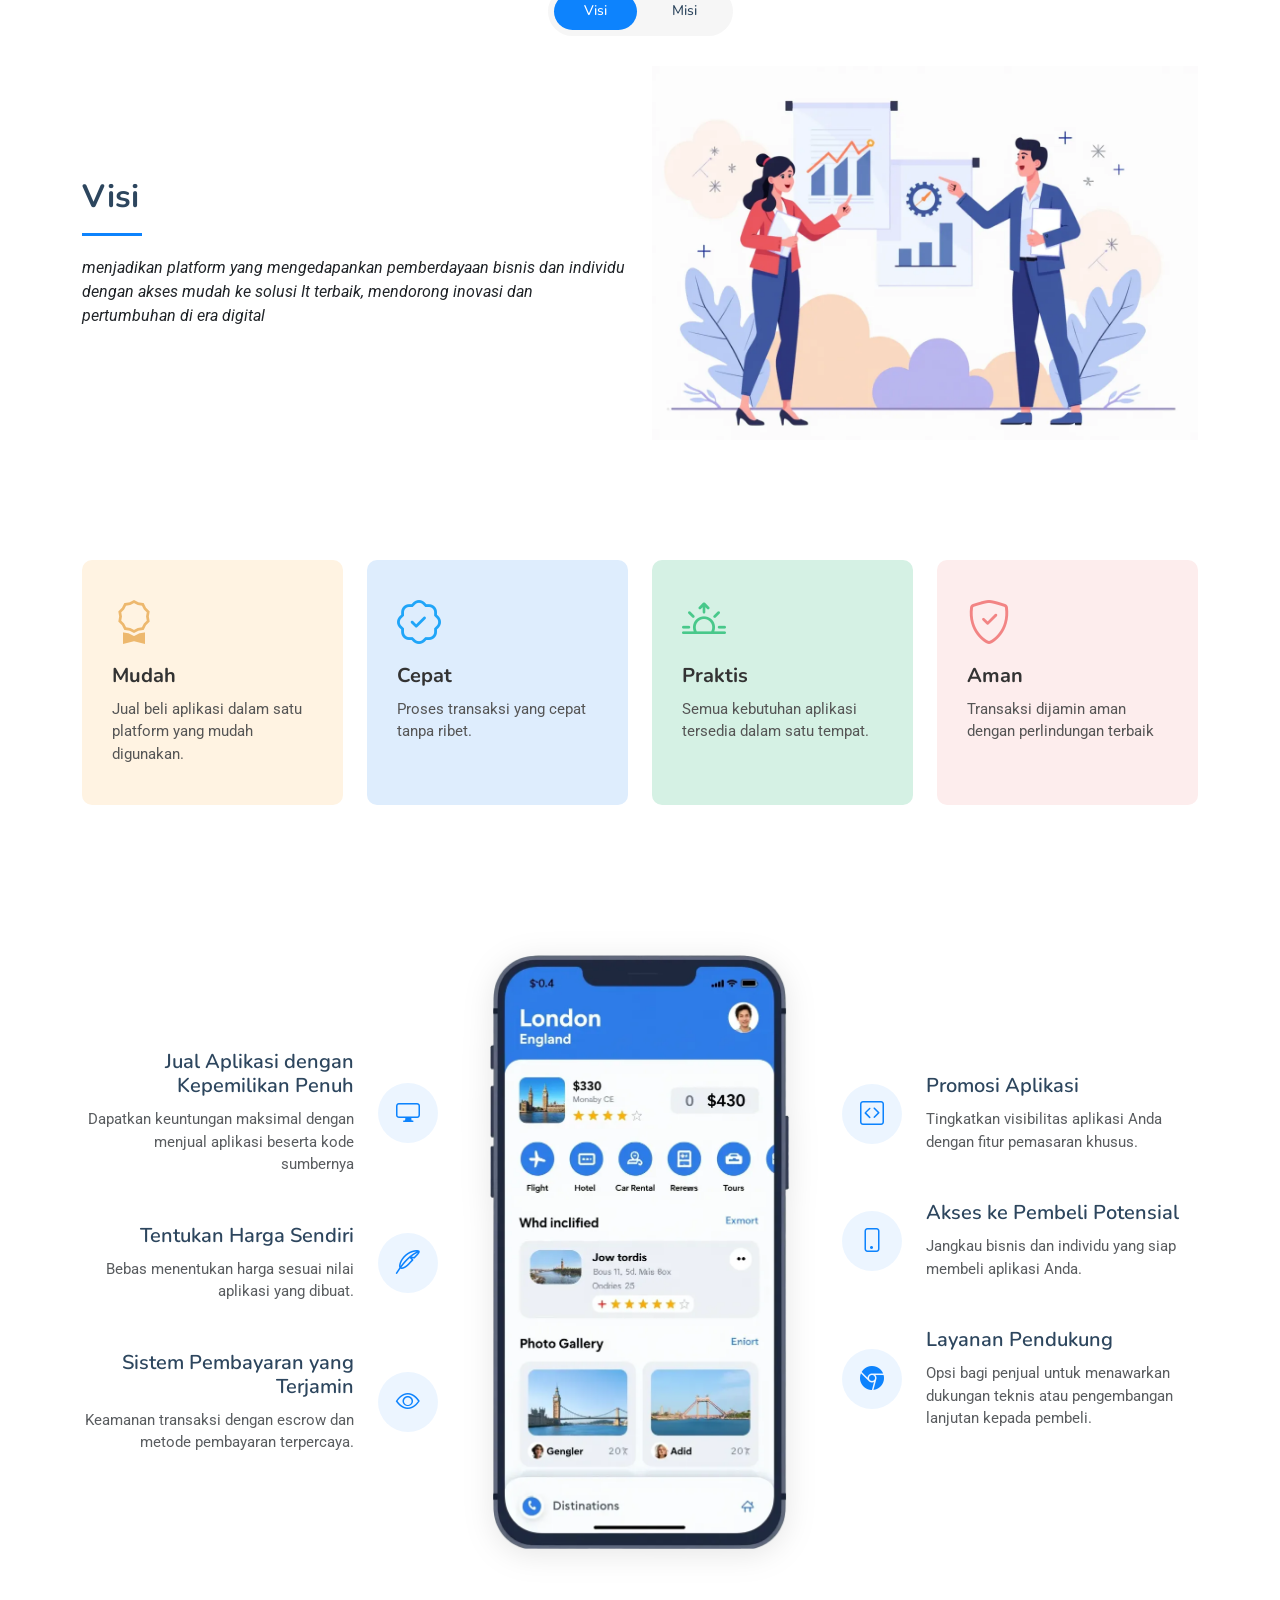
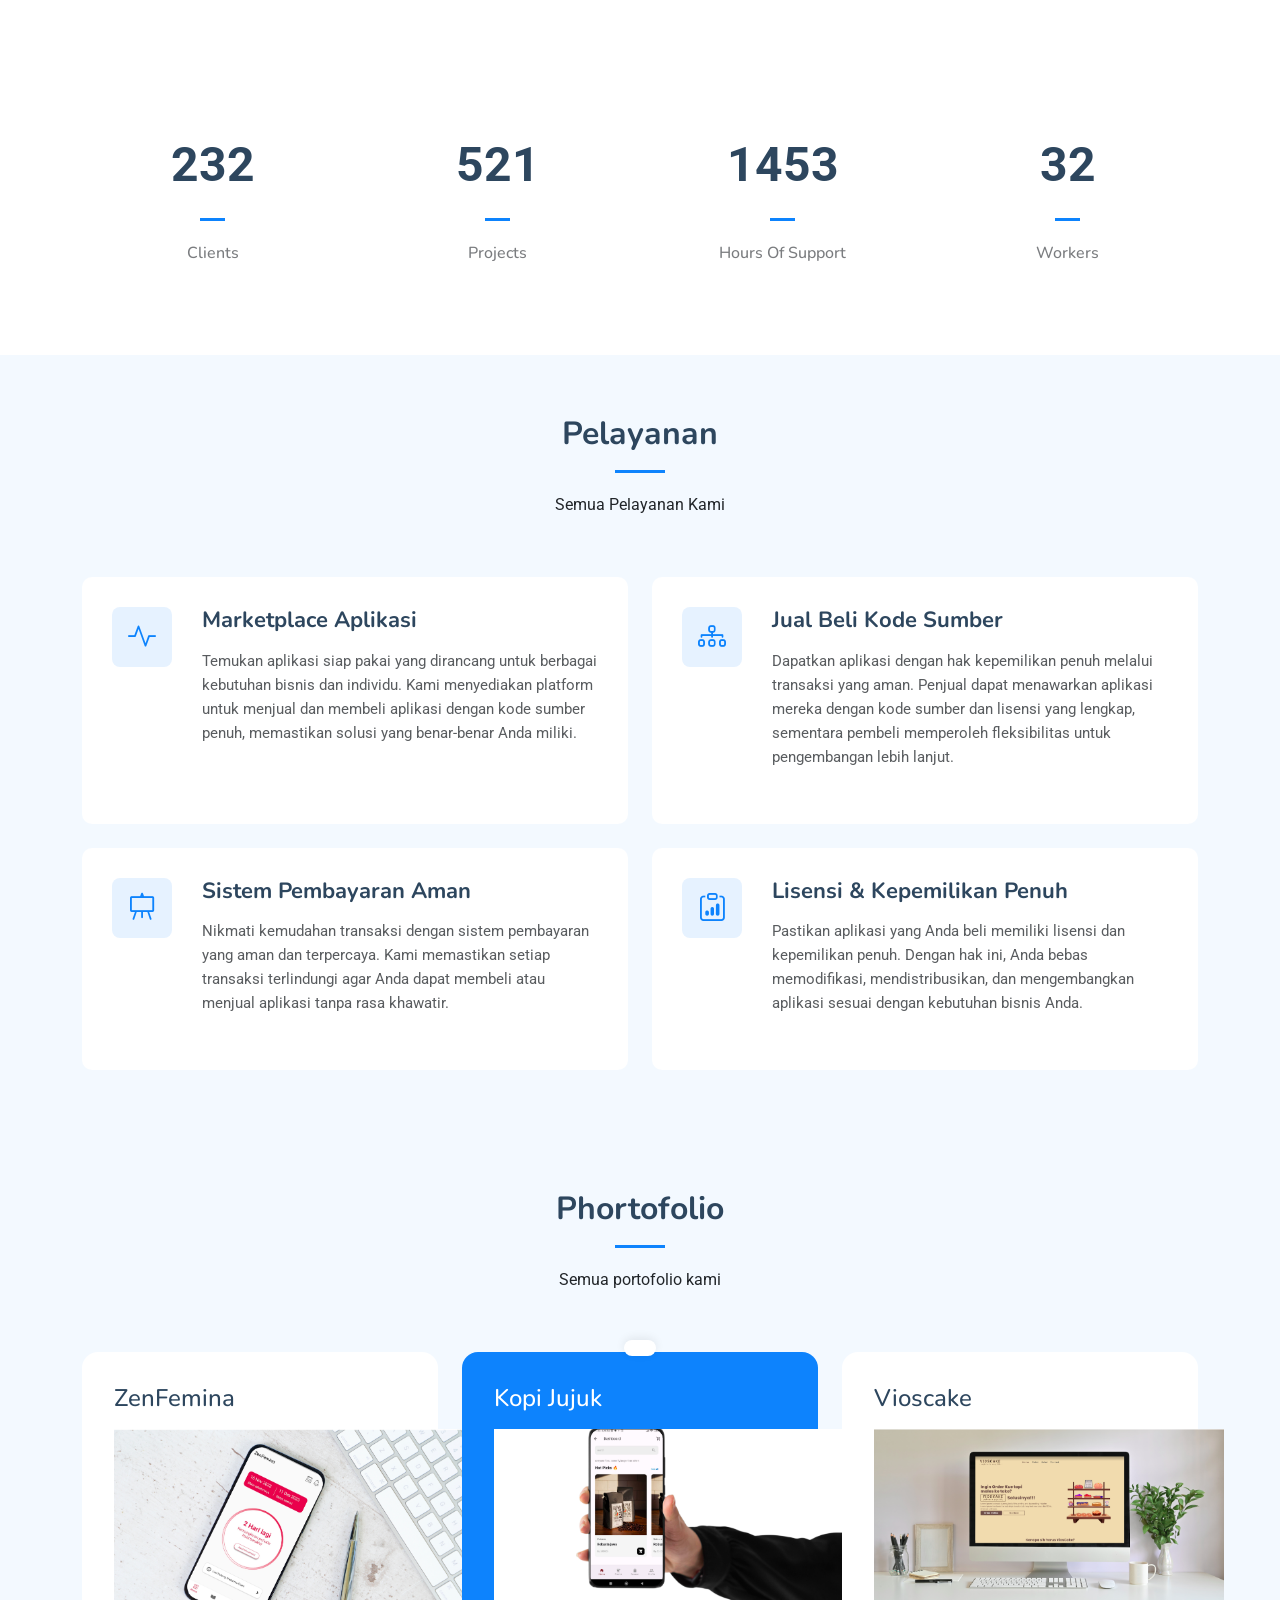
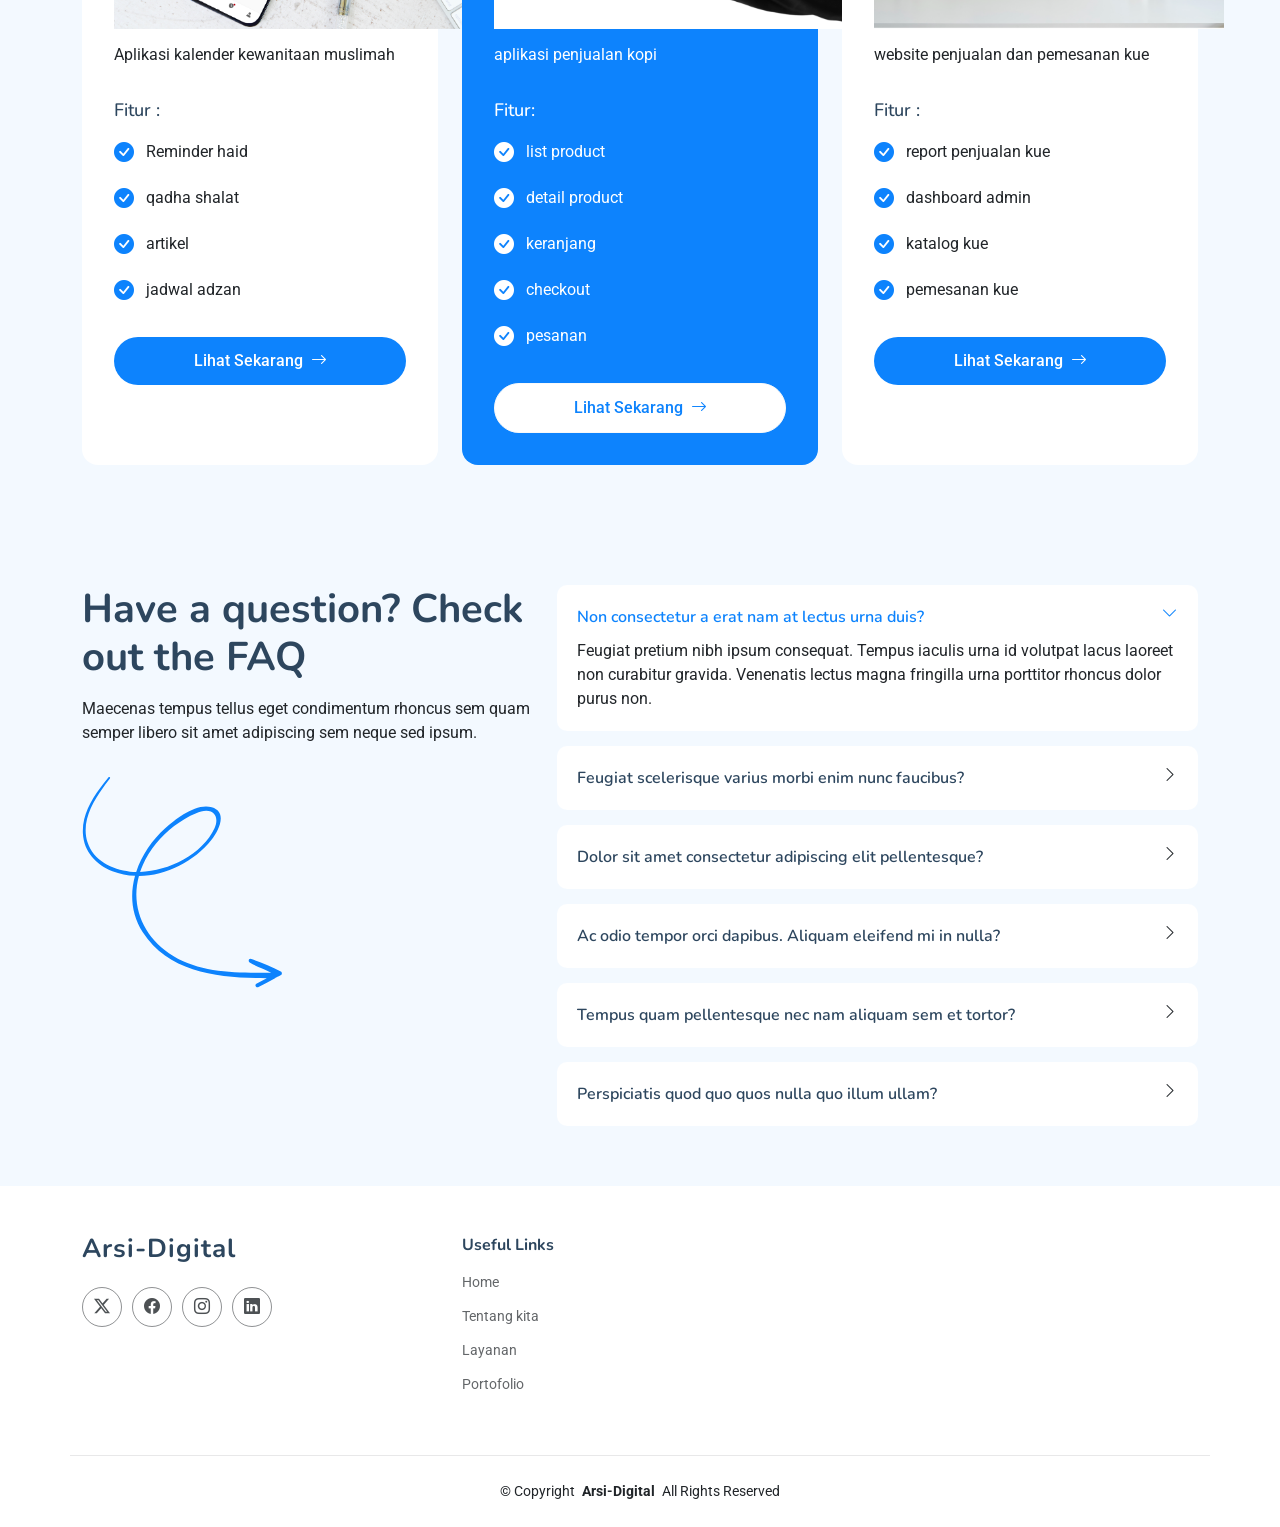
==== commit 3cccf374: "gege" ====
--- a/index.html
+++ b/index.html
@@ -71,7 +71,7 @@
               <li><a href="#">Dropdown 4</a></li>
             </ul>
           </li> -->
-          <li><a href="#contact">Contact</a></li>
+          <!-- <li><a href="#contact">Contact</a></li> -->
         </ul>
         <i class="mobile-nav-toggle d-xl-none bi bi-list"></i>
       </nav>
@@ -623,32 +623,38 @@
           <!-- Basic Plan -->
           <div class="col-lg-4" data-aos="fade-up" data-aos-delay="100">
             <div class="pricing-card">
-              <h3>Basic Plan</h3>
-              <div class="price">
-                <span class="currency">$</span>
+              <h3>ZenFemina </h3>
+              <div style="width: 350px;
+    height: 200px; background-image: url('gambar/zenfemina.png'); background-size: cover; background-position: center; margin-bottom: 15px;">
+                <!-- <span class="currency">$</span>
                 <span class="amount">9.9</span>
-                <span class="period">/ month</span>
-              </div>
-              <p class="description">Sed ut perspiciatis unde omnis iste natus error sit voluptatem accusantium doloremque laudantium totam.</p>
-
-              <h4>Featured Included:</h4>
+                <span class="period">/ month</span> -->
+              </div>
+              <p class="description">Aplikasi kalender kewanitaan muslimah</p>
+
+              <h4>Fitur :</h4>
               <ul class="features-list">
                 <li>
                   <i class="bi bi-check-circle-fill"></i>
-                  Duis aute irure dolor
-                </li>
-                <li>
-                  <i class="bi bi-check-circle-fill"></i>
-                  Excepteur sint occaecat
-                </li>
-                <li>
-                  <i class="bi bi-check-circle-fill"></i>
-                  Nemo enim ipsam voluptatem
+                  Reminder haid
+                </li>
+                <li>
+                  <i class="bi bi-check-circle-fill"></i>
+                  qadha shalat
+                </li>
+                <li>
+                  <i class="bi bi-check-circle-fill"></i>
+                  artikel
+                </li>
+                <li>
+                  <i class="bi bi-check-circle-fill"></i>
+                  jadwal adzan
+
                 </li>
               </ul>
 
               <a href="#" class="btn btn-primary">
-                Buy Now
+                Lihat Sekarang
                 <i class="bi bi-arrow-right"></i>
               </a>
             </div>
@@ -657,37 +663,43 @@
           <!-- Standard Plan -->
           <div class="col-lg-4" data-aos="fade-up" data-aos-delay="200">
             <div class="pricing-card popular">
-              <div class="popular-badge">Most Popular</div>
-              <h3>Standard Plan</h3>
-              <div class="price">
-                <span class="currency">$</span>
+              <div class="popular-badge"></div>
+              <h3>Kopi Jujuk</h3>
+              
+              <div style="width: 350px;
+    height: 200px; background-image: url('gambar/kopijujuk.png'); background-size: cover; background-position: center; margin-bottom: 15px;">
+                <!-- <span class="currency">$</span>
                 <span class="amount">19.9</span>
-                <span class="period">/ month</span>
-              </div>
-              <p class="description">At vero eos et accusamus et iusto odio dignissimos ducimus qui blanditiis praesentium voluptatum.</p>
-
-              <h4>Featured Included:</h4>
+                <span class="period">/ month</span> -->
+              </div>
+              <p class="description">aplikasi penjualan kopi</p>
+
+              <h4>Fitur:</h4>
               <ul class="features-list">
                 <li>
                   <i class="bi bi-check-circle-fill"></i>
-                  Lorem ipsum dolor sit amet
-                </li>
-                <li>
-                  <i class="bi bi-check-circle-fill"></i>
-                  Consectetur adipiscing elit
-                </li>
-                <li>
-                  <i class="bi bi-check-circle-fill"></i>
-                  Sed do eiusmod tempor
-                </li>
-                <li>
-                  <i class="bi bi-check-circle-fill"></i>
-                  Ut labore et dolore magna
+                  list product
+                </li>
+                <li>
+                  <i class="bi bi-check-circle-fill"></i>
+                  detail product
+                </li>
+                <li>
+                  <i class="bi bi-check-circle-fill"></i>
+                  keranjang
+                </li>
+                <li>
+                  <i class="bi bi-check-circle-fill"></i>
+                  checkout
+                </li>
+                <li>
+                  <i class="bi bi-check-circle-fill"></i>
+                  pesanan
                 </li>
               </ul>
 
               <a href="#" class="btn btn-light">
-                Buy Now
+                Lihat Sekarang
                 <i class="bi bi-arrow-right"></i>
               </a>
             </div>
@@ -696,40 +708,38 @@
           <!-- Premium Plan -->
           <div class="col-lg-4" data-aos="fade-up" data-aos-delay="300">
             <div class="pricing-card">
-              <h3>Premium Plan</h3>
-              <div class="price">
-                <span class="currency">$</span>
+              <h3>Vioscake</h3>
+              <div style="width: 350px;
+    height: 200px; background-image: url('gambar/vioscake.png'); background-size: cover; background-position: center; margin-bottom: 15px;">
+                <!-- <span class="currency">$</span>
                 <span class="amount">39.9</span>
-                <span class="period">/ month</span>
-              </div>
-              <p class="description">Quis autem vel eum iure reprehenderit qui in ea voluptate velit esse quam nihil molestiae.</p>
-
-              <h4>Featured Included:</h4>
+                <span class="period">/ month</span> -->
+              </div>
+              <p class="description">website penjualan dan pemesanan kue</p>
+
+              <h4>Fitur :</h4>
               <ul class="features-list">
                 <li>
                   <i class="bi bi-check-circle-fill"></i>
-                  Temporibus autem quibusdam
-                </li>
-                <li>
-                  <i class="bi bi-check-circle-fill"></i>
-                  Saepe eveniet ut et voluptates
-                </li>
-                <li>
-                  <i class="bi bi-check-circle-fill"></i>
-                  Nam libero tempore soluta
-                </li>
-                <li>
-                  <i class="bi bi-check-circle-fill"></i>
-                  Cumque nihil impedit quo
-                </li>
-                <li>
-                  <i class="bi bi-check-circle-fill"></i>
-                  Maxime placeat facere possimus
-                </li>
+                  report penjualan kue
+                </li>
+                <li>
+                  <i class="bi bi-check-circle-fill"></i>
+                  dashboard admin
+                </li>
+                <li>
+                  <i class="bi bi-check-circle-fill"></i>
+                  katalog kue
+                </li>
+                <li>
+                  <i class="bi bi-check-circle-fill"></i>
+                  pemesanan kue
+                </li>
+                
               </ul>
 
               <a href="#" class="btn btn-primary">
-                Buy Now
+                Lihat Sekarang
                 <i class="bi bi-arrow-right"></i>
               </a>
             </div>
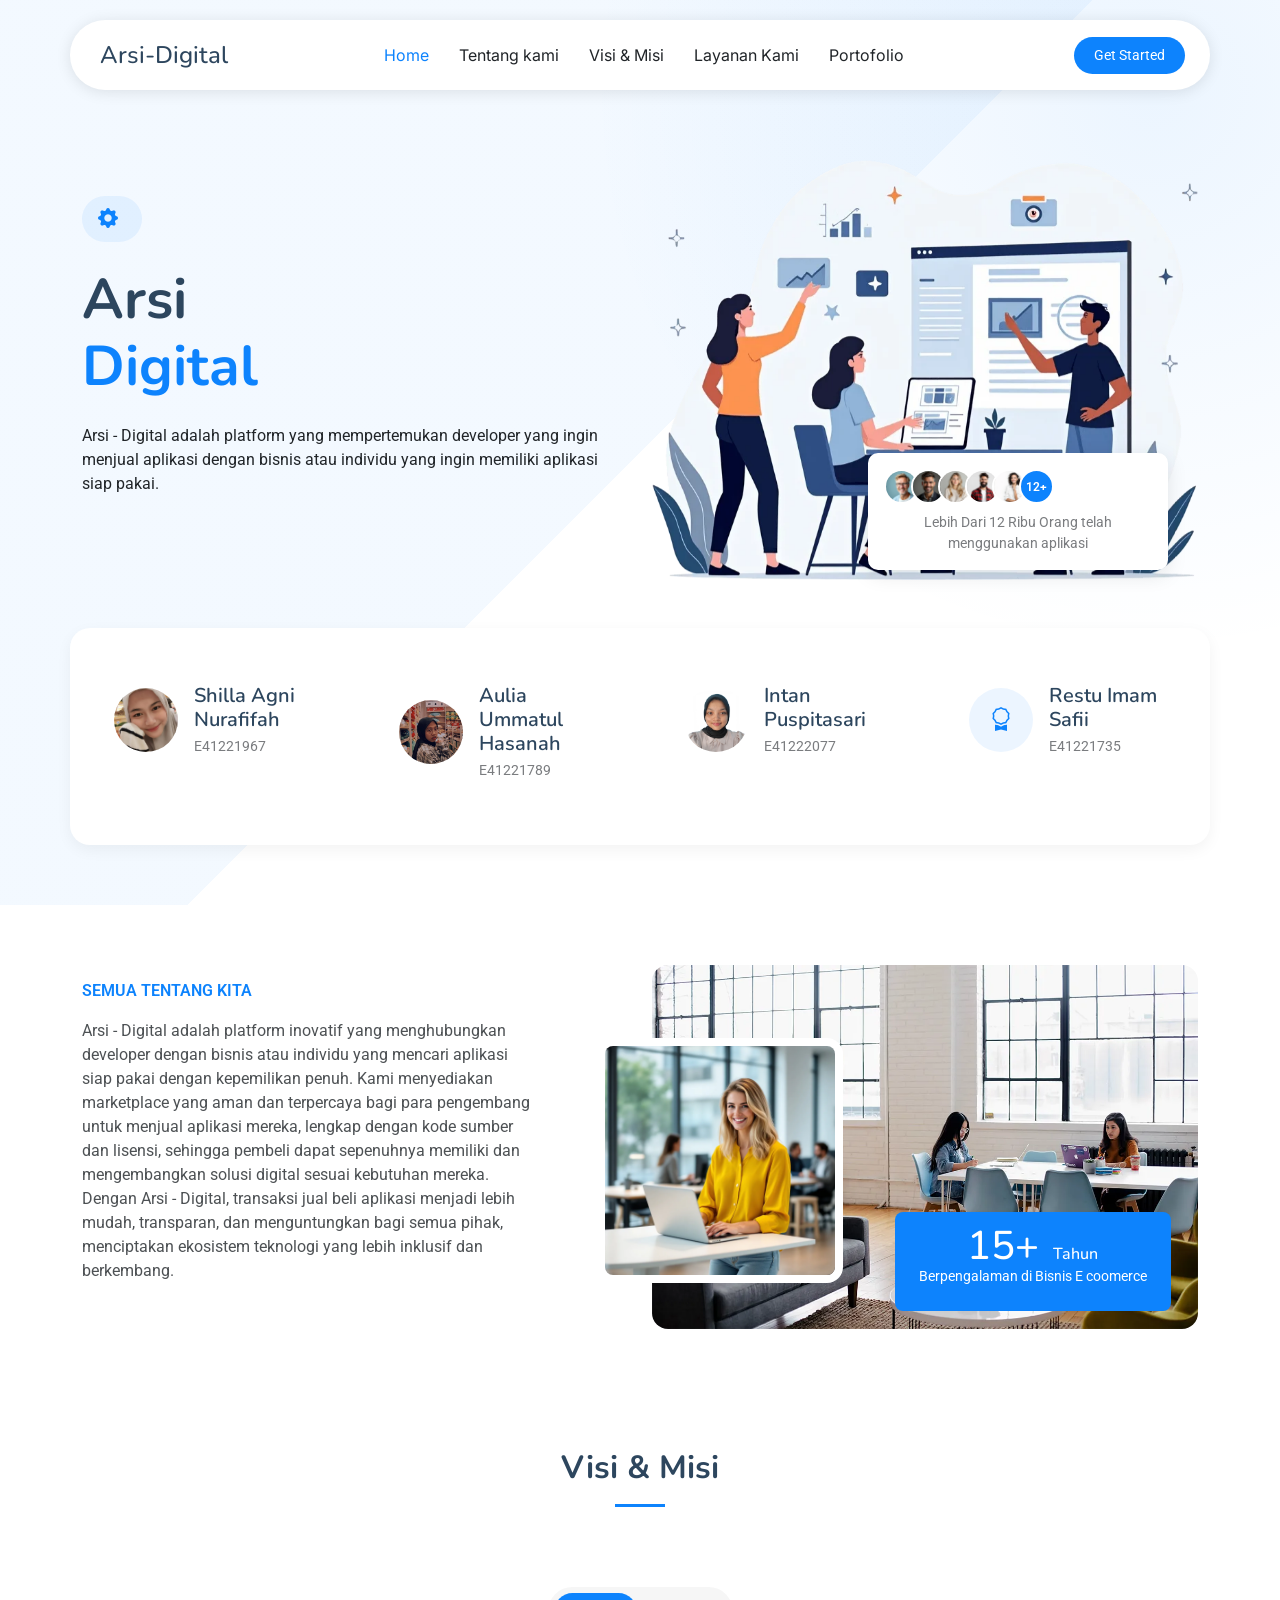
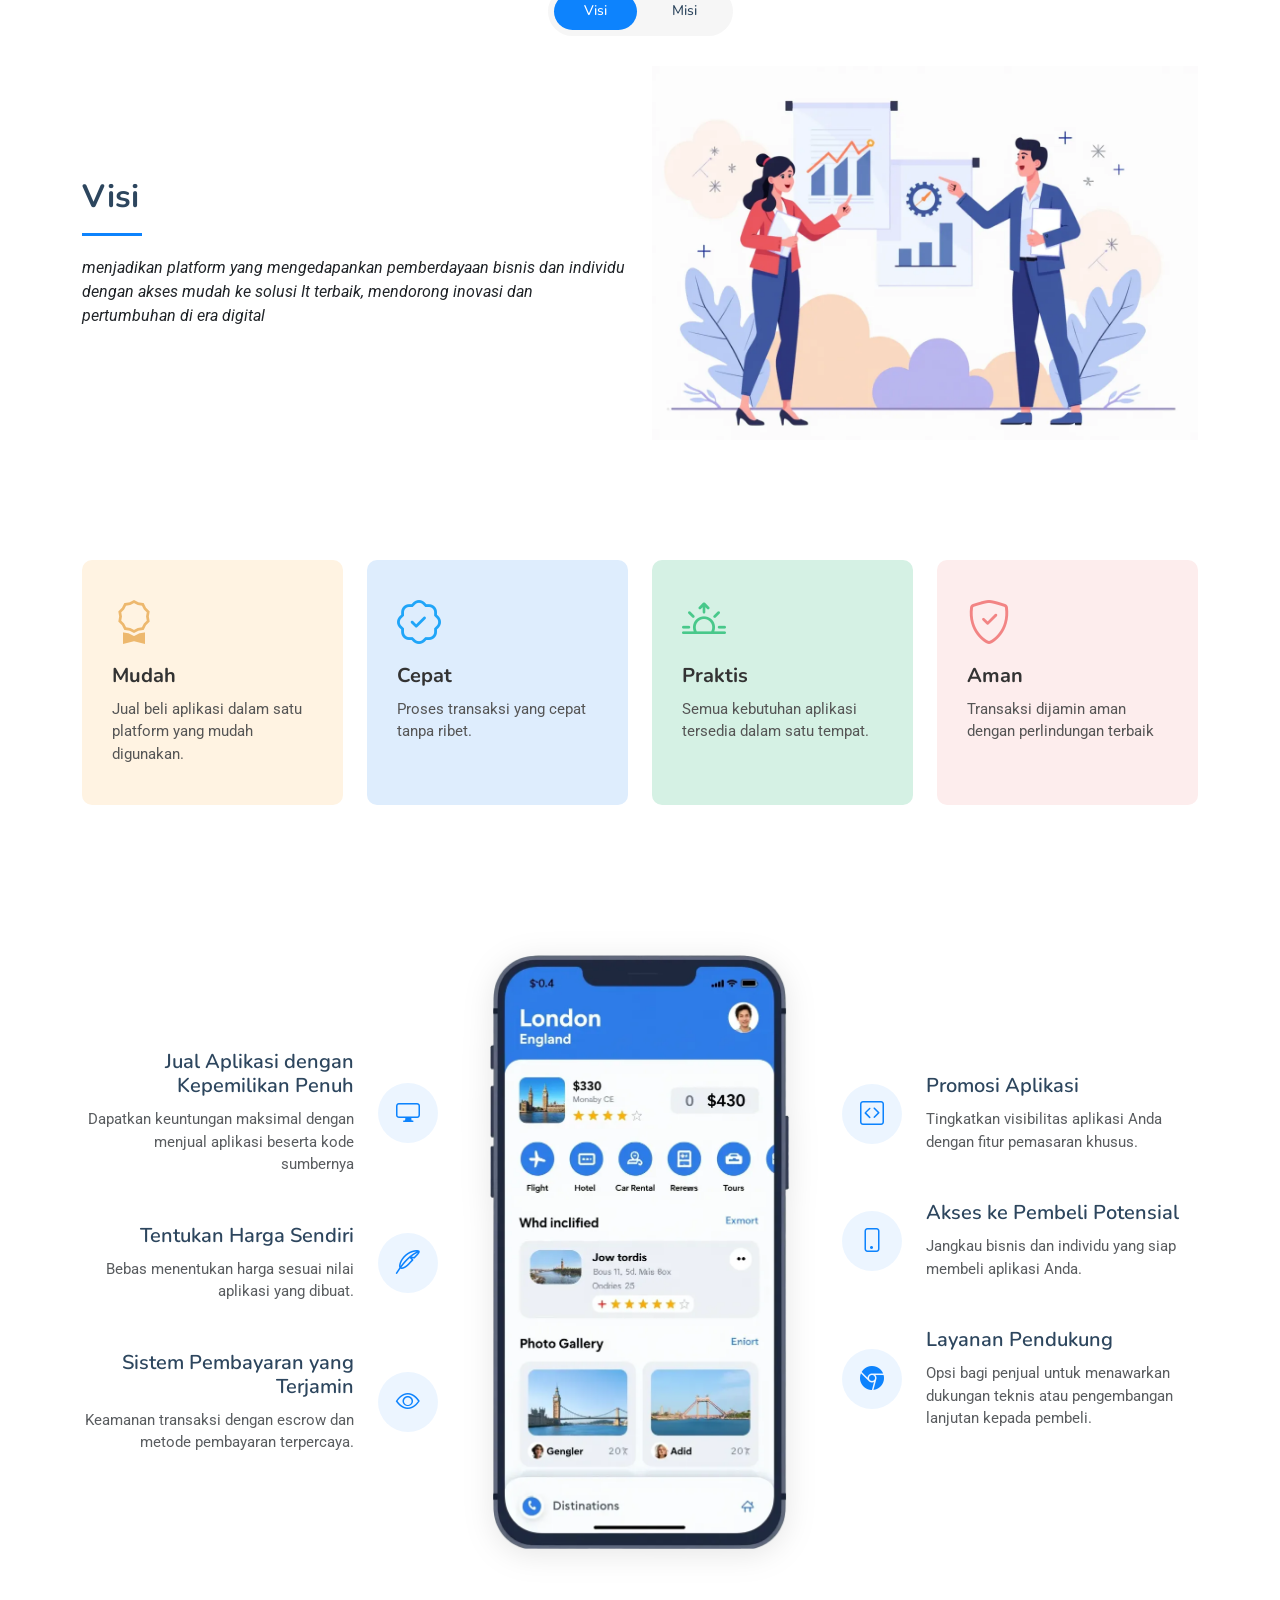
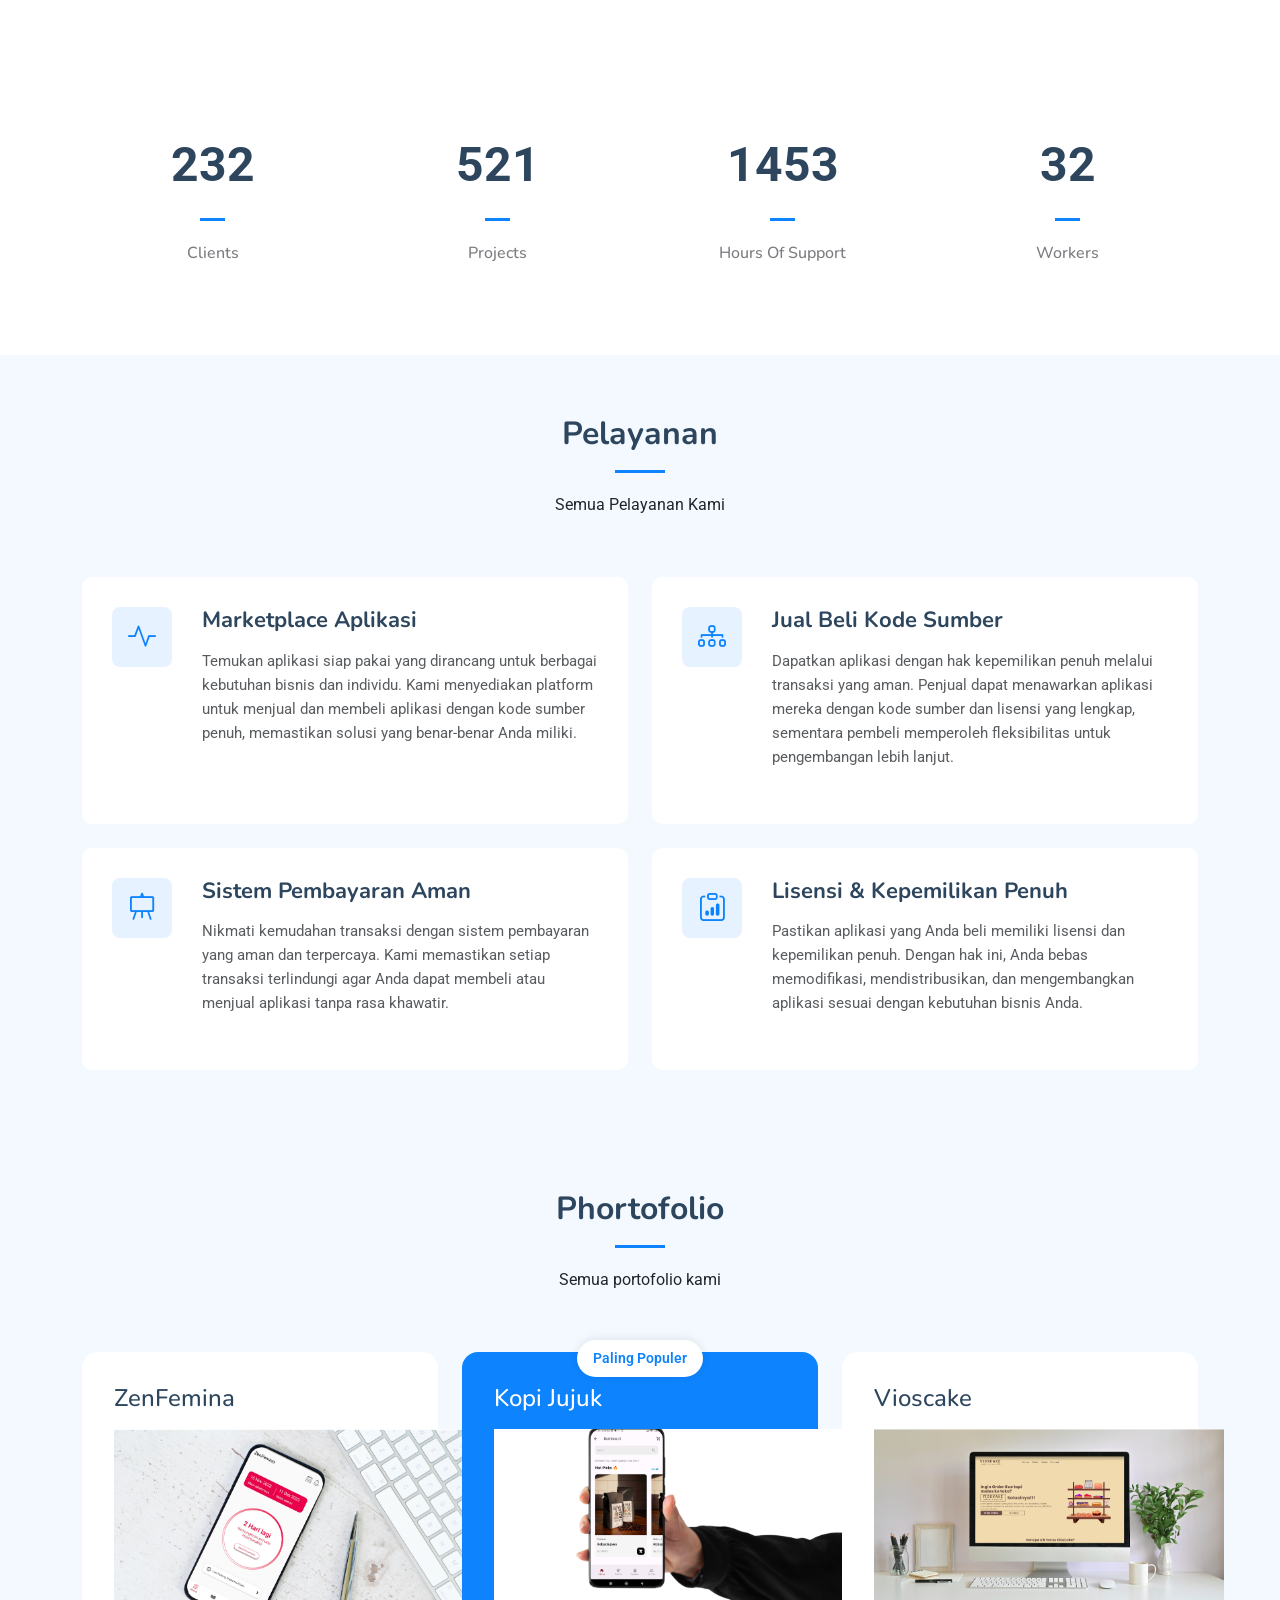
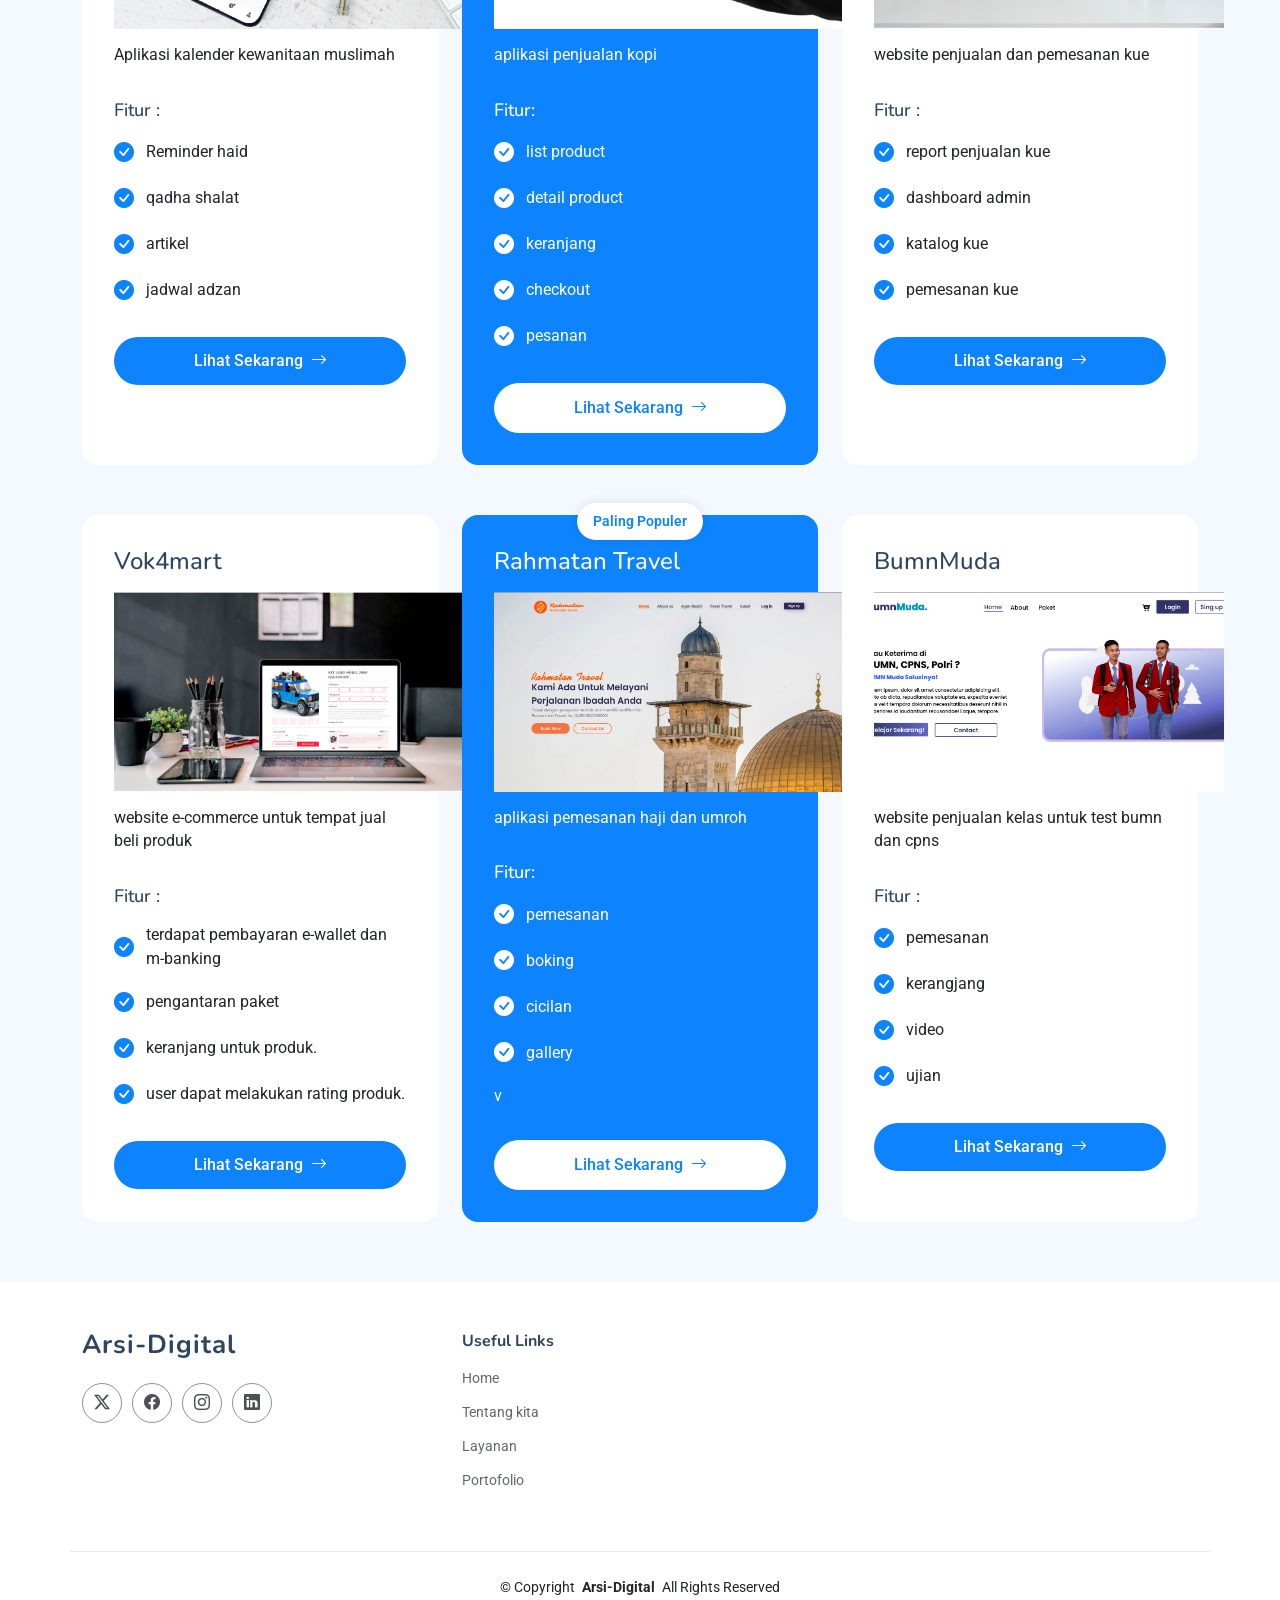
==== commit 4b3a09d6: "gege" ====
--- a/index.html
+++ b/index.html
@@ -616,7 +616,7 @@
         <p>Semua portofolio kami</p>
       </div><!-- End Section Title -->
 
-      <div class="container" data-aos="fade-up" data-aos-delay="100">
+      <div class="container" data-aos="fade-up" data-aos-delay="100" style="margin-bottom: 50px;">
 
         <div class="row g-4 justify-content-center">
 
@@ -663,7 +663,7 @@
           <!-- Standard Plan -->
           <div class="col-lg-4" data-aos="fade-up" data-aos-delay="200">
             <div class="pricing-card popular">
-              <div class="popular-badge"></div>
+              <div class="popular-badge">Paling Populer</div>
               <h3>Kopi Jujuk</h3>
               
               <div style="width: 350px;
@@ -748,11 +748,140 @@
         </div>
 
       </div>
+      <div class="container" data-aos="fade-up" data-aos-delay="100">
+
+        <div class="row g-4 justify-content-center">
+
+          <!-- Basic Plan -->
+          <div class="col-lg-4" data-aos="fade-up" data-aos-delay="100">
+            <div class="pricing-card">
+              <h3>Vok4mart</h3>
+              <div style="width: 350px;
+    height: 200px; background-image: url('gambar/vokamart.png'); background-size: cover; background-position: center; margin-bottom: 15px;">
+                <!-- <span class="currency">$</span>
+                <span class="amount">9.9</span>
+                <span class="period">/ month</span> -->
+              </div>
+              <p class="description">website e-commerce untuk tempat jual beli produk</p>
+
+              <h4>Fitur :</h4>
+              <ul class="features-list">
+                <li>
+                  <i class="bi bi-check-circle-fill"></i>
+                  terdapat pembayaran e-wallet dan m-banking
+                </li>
+                <li>
+                  <i class="bi bi-check-circle-fill"></i>
+                  pengantaran paket
+                </li>
+                <li>
+                  <i class="bi bi-check-circle-fill"></i>
+                  keranjang untuk produk.
+                </li>
+                <li>
+                  <i class="bi bi-check-circle-fill"></i>
+                  user dapat melakukan rating produk.
+
+                </li>
+              </ul>
+
+              <a href="#" class="btn btn-primary">
+                Lihat Sekarang
+                <i class="bi bi-arrow-right"></i>
+              </a>
+            </div>
+          </div>
+
+          <!-- Standard Plan -->
+          <div class="col-lg-4" data-aos="fade-up" data-aos-delay="200">
+            <div class="pricing-card popular">
+              <div class="popular-badge">Paling Populer</div>
+              <h3>Rahmatan Travel</h3>
+              
+              <div style="width: 350px;
+    height: 200px; background-image: url('gambar/rahmatan.png'); background-size: cover; background-position: center; margin-bottom: 15px;">
+                <!-- <span class="currency">$</span>
+                <span class="amount">19.9</span>
+                <span class="period">/ month</span> -->
+              </div>
+              <p class="description">aplikasi pemesanan haji dan umroh</p>
+
+              <h4>Fitur:</h4>
+              <ul class="features-list">
+                <li>
+                  <i class="bi bi-check-circle-fill"></i>
+                  pemesanan
+                </li>
+                <li>
+                  <i class="bi bi-check-circle-fill"></i>
+                  boking
+                </li>
+                <li>
+                  <i class="bi bi-check-circle-fill"></i>
+                  cicilan
+                </li>
+                <li>
+                  <i class="bi bi-check-circle-fill"></i>
+                  gallery
+                </li>
+                v
+              </ul>
+
+              <a href="#" class="btn btn-light">
+                Lihat Sekarang
+                <i class="bi bi-arrow-right"></i>
+              </a>
+            </div>
+          </div>
+
+          <!-- Premium Plan -->
+          <div class="col-lg-4" data-aos="fade-up" data-aos-delay="300">
+            <div class="pricing-card">
+              <h3>BumnMuda</h3>
+              <div style="width: 350px;
+    height: 200px; background-image: url('gambar/bumnmuda.png'); background-size: cover; background-position: center; margin-bottom: 15px;">
+                <!-- <span class="currency">$</span>
+                <span class="amount">39.9</span>
+                <span class="period">/ month</span> -->
+              </div>
+              <p class="description">website penjualan kelas untuk test bumn dan cpns</p>
+
+              <h4>Fitur :</h4>
+              <ul class="features-list">
+                <li>
+                  <i class="bi bi-check-circle-fill"></i>
+                  pemesanan
+                </li>
+                <li>
+                  <i class="bi bi-check-circle-fill"></i>
+                  kerangjang
+                </li>
+                <li>
+                  <i class="bi bi-check-circle-fill"></i>
+                  video
+                </li>
+                <li>
+                  <i class="bi bi-check-circle-fill"></i>
+                  ujian
+                </li>
+                
+              </ul>
+
+              <a href="#" class="btn btn-primary">
+                Lihat Sekarang
+                <i class="bi bi-arrow-right"></i>
+              </a>
+            </div>
+          </div>
+
+        </div>
+
+      </div>
 
     </section><!-- /Pricing Section -->
 
     <!-- Faq Section -->
-    <section class="faq-9 faq section light-background" id="faq">
+    <!-- <section class="faq-9 faq section light-background" id="faq">
 
       <div class="container">
         <div class="row">
@@ -776,7 +905,7 @@
                   <p>Feugiat pretium nibh ipsum consequat. Tempus iaculis urna id volutpat lacus laoreet non curabitur gravida. Venenatis lectus magna fringilla urna porttitor rhoncus dolor purus non.</p>
                 </div>
                 <i class="faq-toggle bi bi-chevron-right"></i>
-              </div><!-- End Faq item-->
+              </div>
 
               <div class="faq-item">
                 <h3>Feugiat scelerisque varius morbi enim nunc faucibus?</h3>
@@ -784,7 +913,7 @@
                   <p>Dolor sit amet consectetur adipiscing elit pellentesque habitant morbi. Id interdum velit laoreet id donec ultrices. Fringilla phasellus faucibus scelerisque eleifend donec pretium. Est pellentesque elit ullamcorper dignissim. Mauris ultrices eros in cursus turpis massa tincidunt dui.</p>
                 </div>
                 <i class="faq-toggle bi bi-chevron-right"></i>
-              </div><!-- End Faq item-->
+              </div>
 
               <div class="faq-item">
                 <h3>Dolor sit amet consectetur adipiscing elit pellentesque?</h3>
@@ -792,7 +921,7 @@
                   <p>Eleifend mi in nulla posuere sollicitudin aliquam ultrices sagittis orci. Faucibus pulvinar elementum integer enim. Sem nulla pharetra diam sit amet nisl suscipit. Rutrum tellus pellentesque eu tincidunt. Lectus urna duis convallis convallis tellus. Urna molestie at elementum eu facilisis sed odio morbi quis</p>
                 </div>
                 <i class="faq-toggle bi bi-chevron-right"></i>
-              </div><!-- End Faq item-->
+              </div>
 
               <div class="faq-item">
                 <h3>Ac odio tempor orci dapibus. Aliquam eleifend mi in nulla?</h3>
@@ -800,7 +929,7 @@
                   <p>Dolor sit amet consectetur adipiscing elit pellentesque habitant morbi. Id interdum velit laoreet id donec ultrices. Fringilla phasellus faucibus scelerisque eleifend donec pretium. Est pellentesque elit ullamcorper dignissim. Mauris ultrices eros in cursus turpis massa tincidunt dui.</p>
                 </div>
                 <i class="faq-toggle bi bi-chevron-right"></i>
-              </div><!-- End Faq item-->
+              </div>
 
               <div class="faq-item">
                 <h3>Tempus quam pellentesque nec nam aliquam sem et tortor?</h3>
@@ -808,7 +937,7 @@
                   <p>Molestie a iaculis at erat pellentesque adipiscing commodo. Dignissim suspendisse in est ante in. Nunc vel risus commodo viverra maecenas accumsan. Sit amet nisl suscipit adipiscing bibendum est. Purus gravida quis blandit turpis cursus in</p>
                 </div>
                 <i class="faq-toggle bi bi-chevron-right"></i>
-              </div><!-- End Faq item-->
+              </div>
 
               <div class="faq-item">
                 <h3>Perspiciatis quod quo quos nulla quo illum ullam?</h3>
@@ -816,14 +945,14 @@
                   <p>Enim ea facilis quaerat voluptas quidem et dolorem. Quis et consequatur non sed in suscipit sequi. Distinctio ipsam dolore et.</p>
                 </div>
                 <i class="faq-toggle bi bi-chevron-right"></i>
-              </div><!-- End Faq item-->
-
-            </div>
-          </div>
-
-        </div>
-      </div>
-    </section><!-- /Faq Section -->
+              </div>
+
+            </div>
+          </div>
+
+        </div>
+      </div>
+    </section> -->
 
     <!-- Call To Action 2 Section -->
     <!-- <section id="call-to-action-2" class="call-to-action-2 section dark-background">
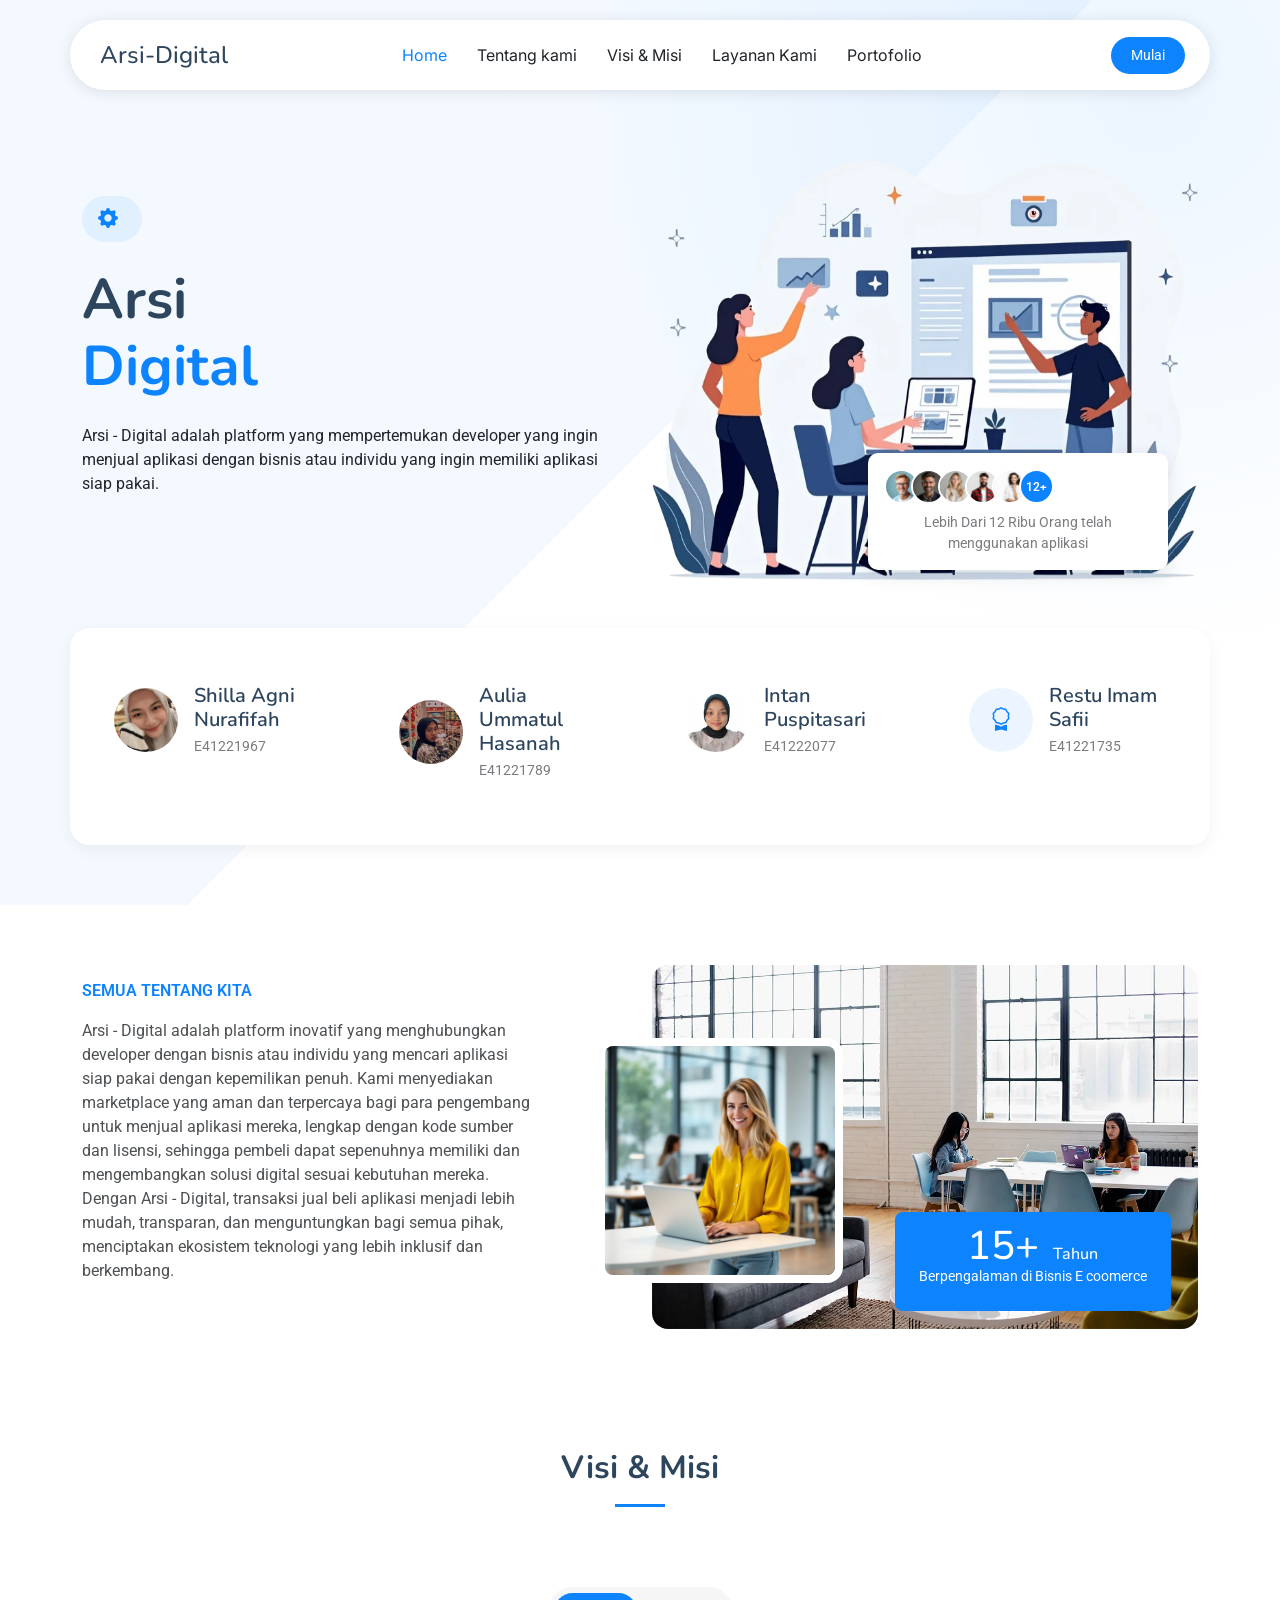
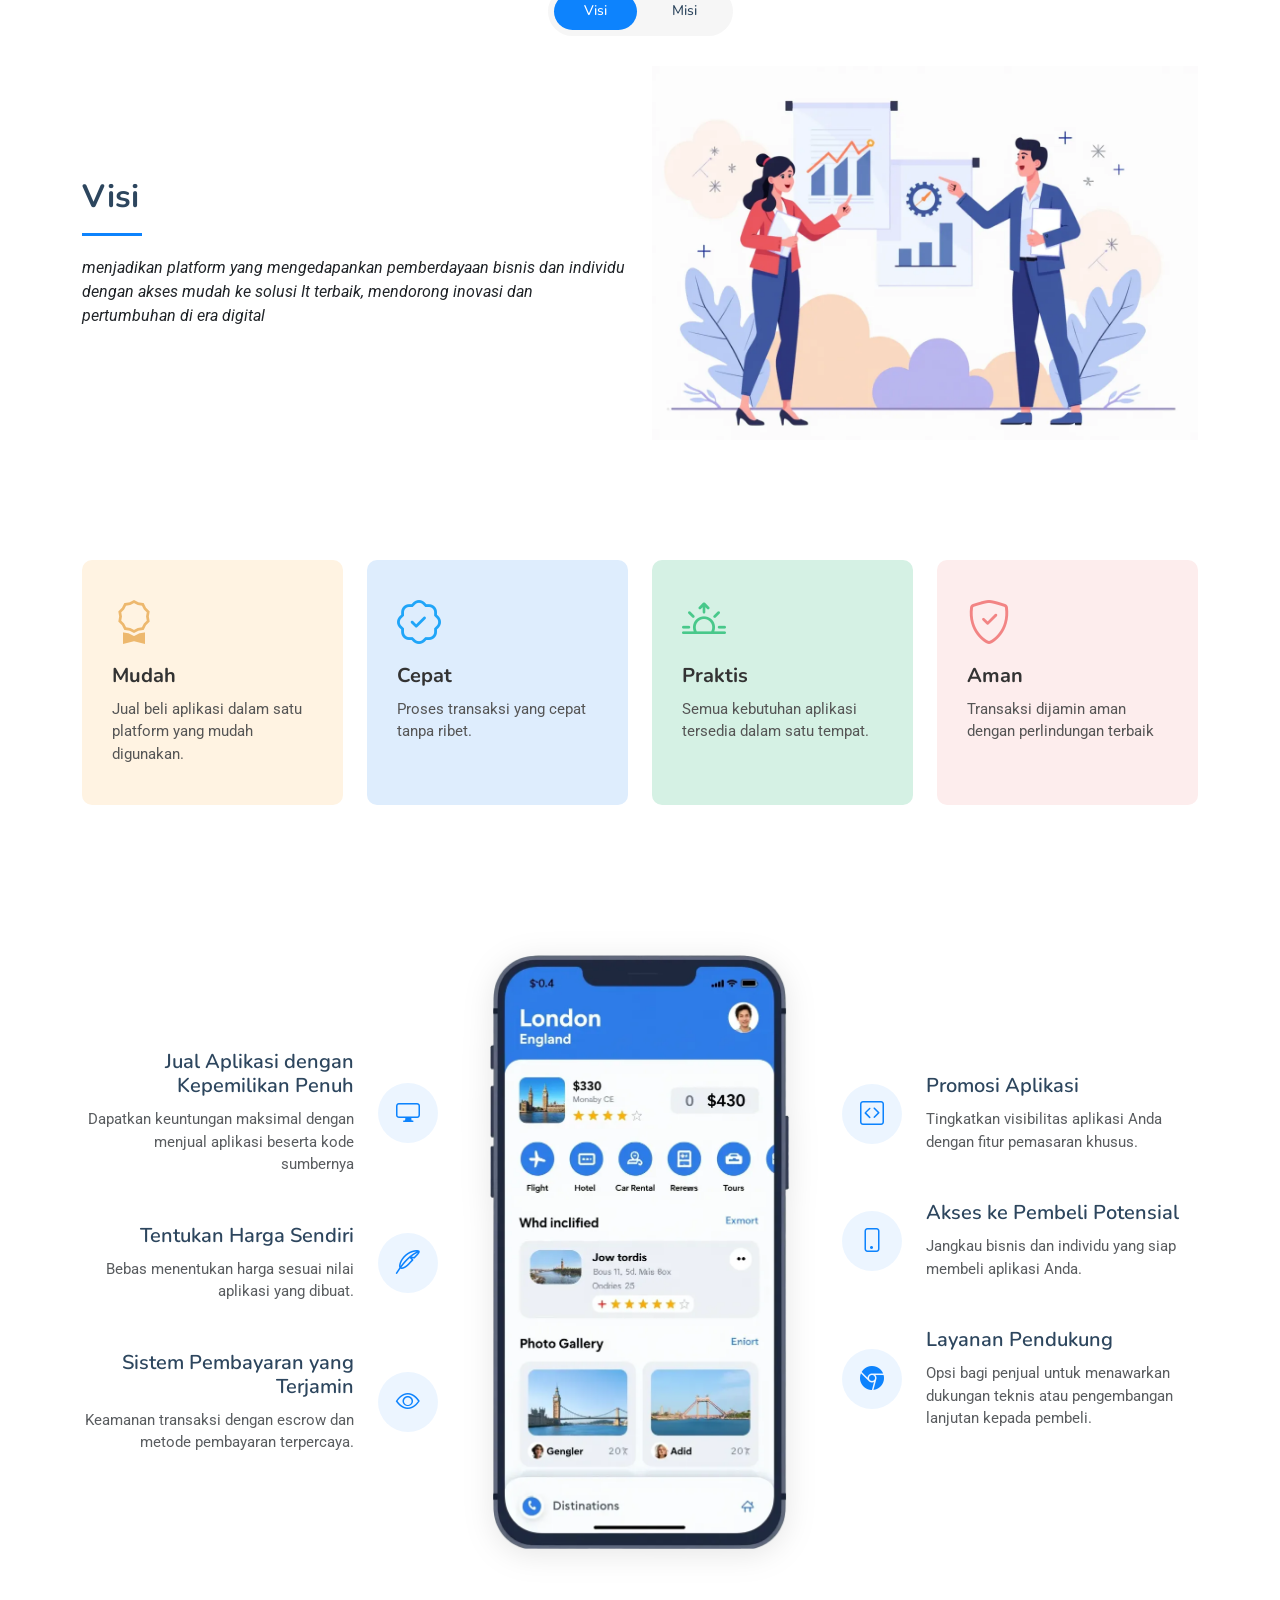
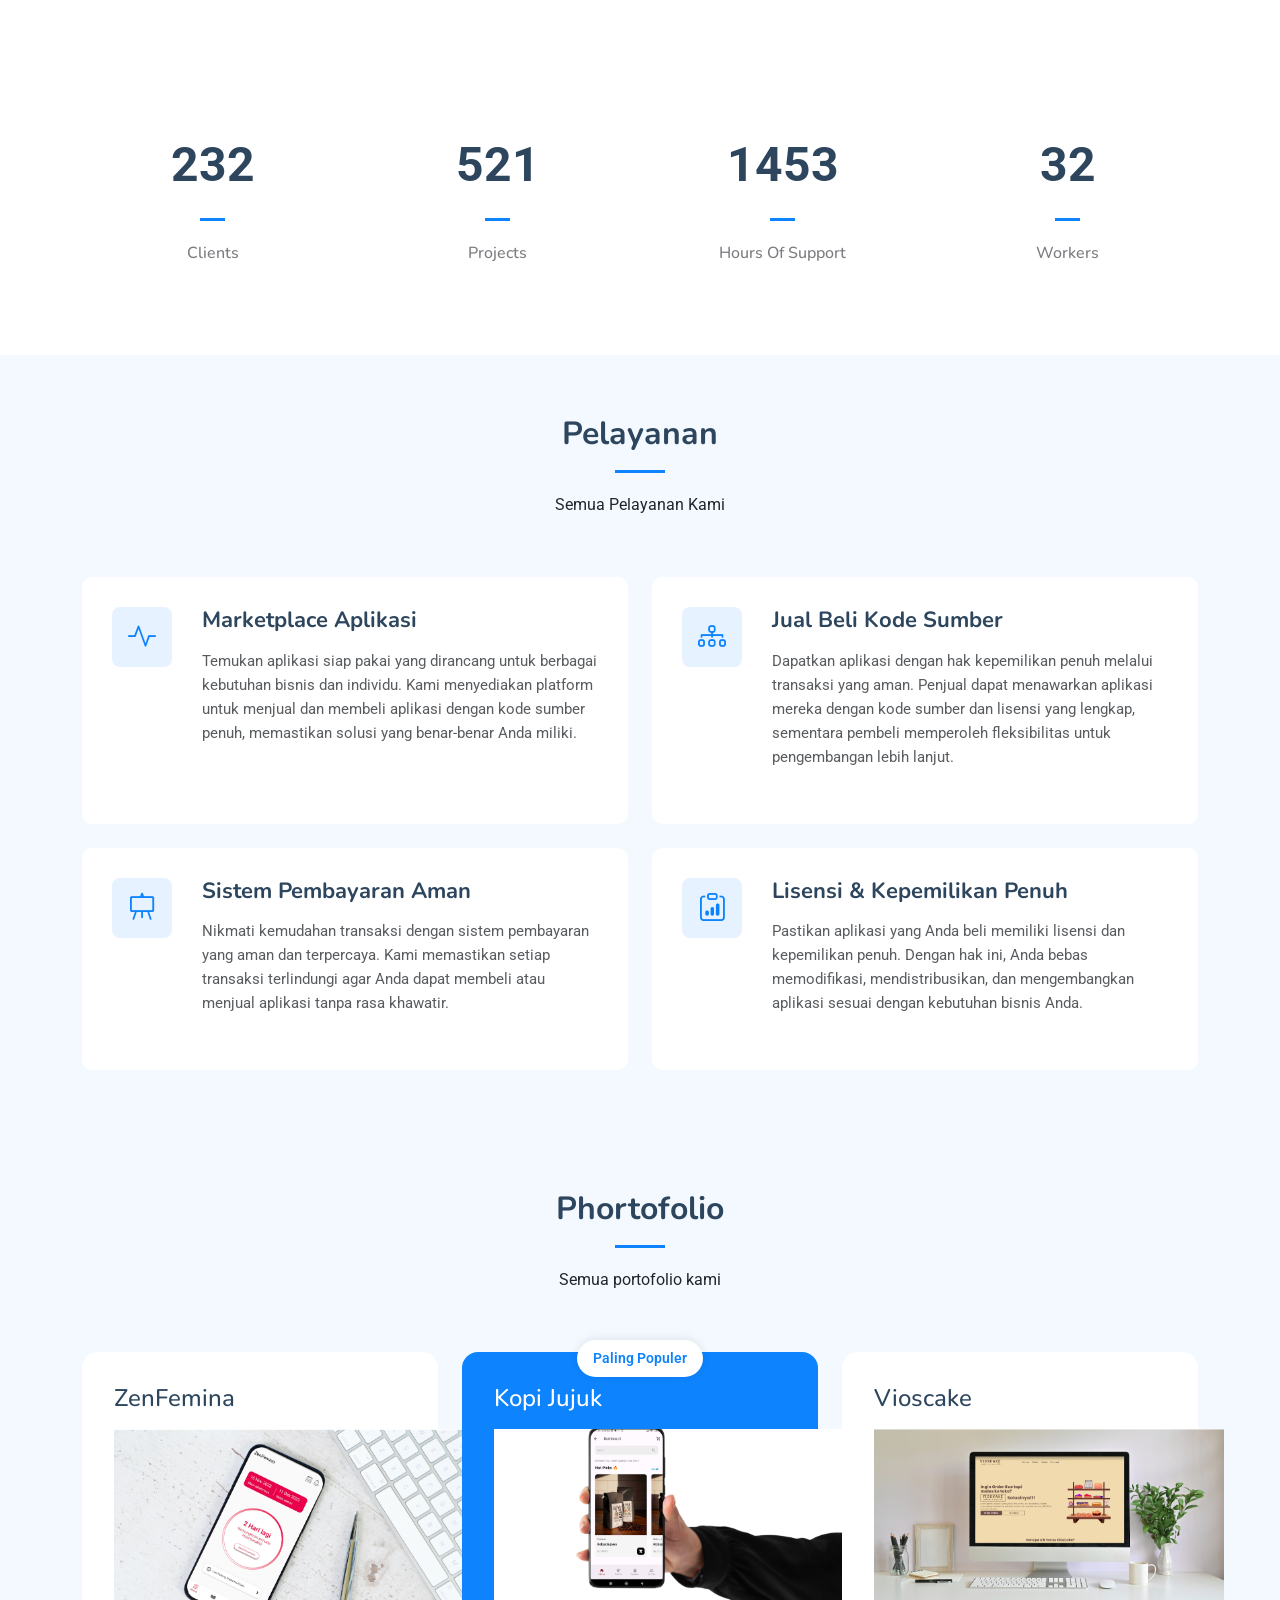
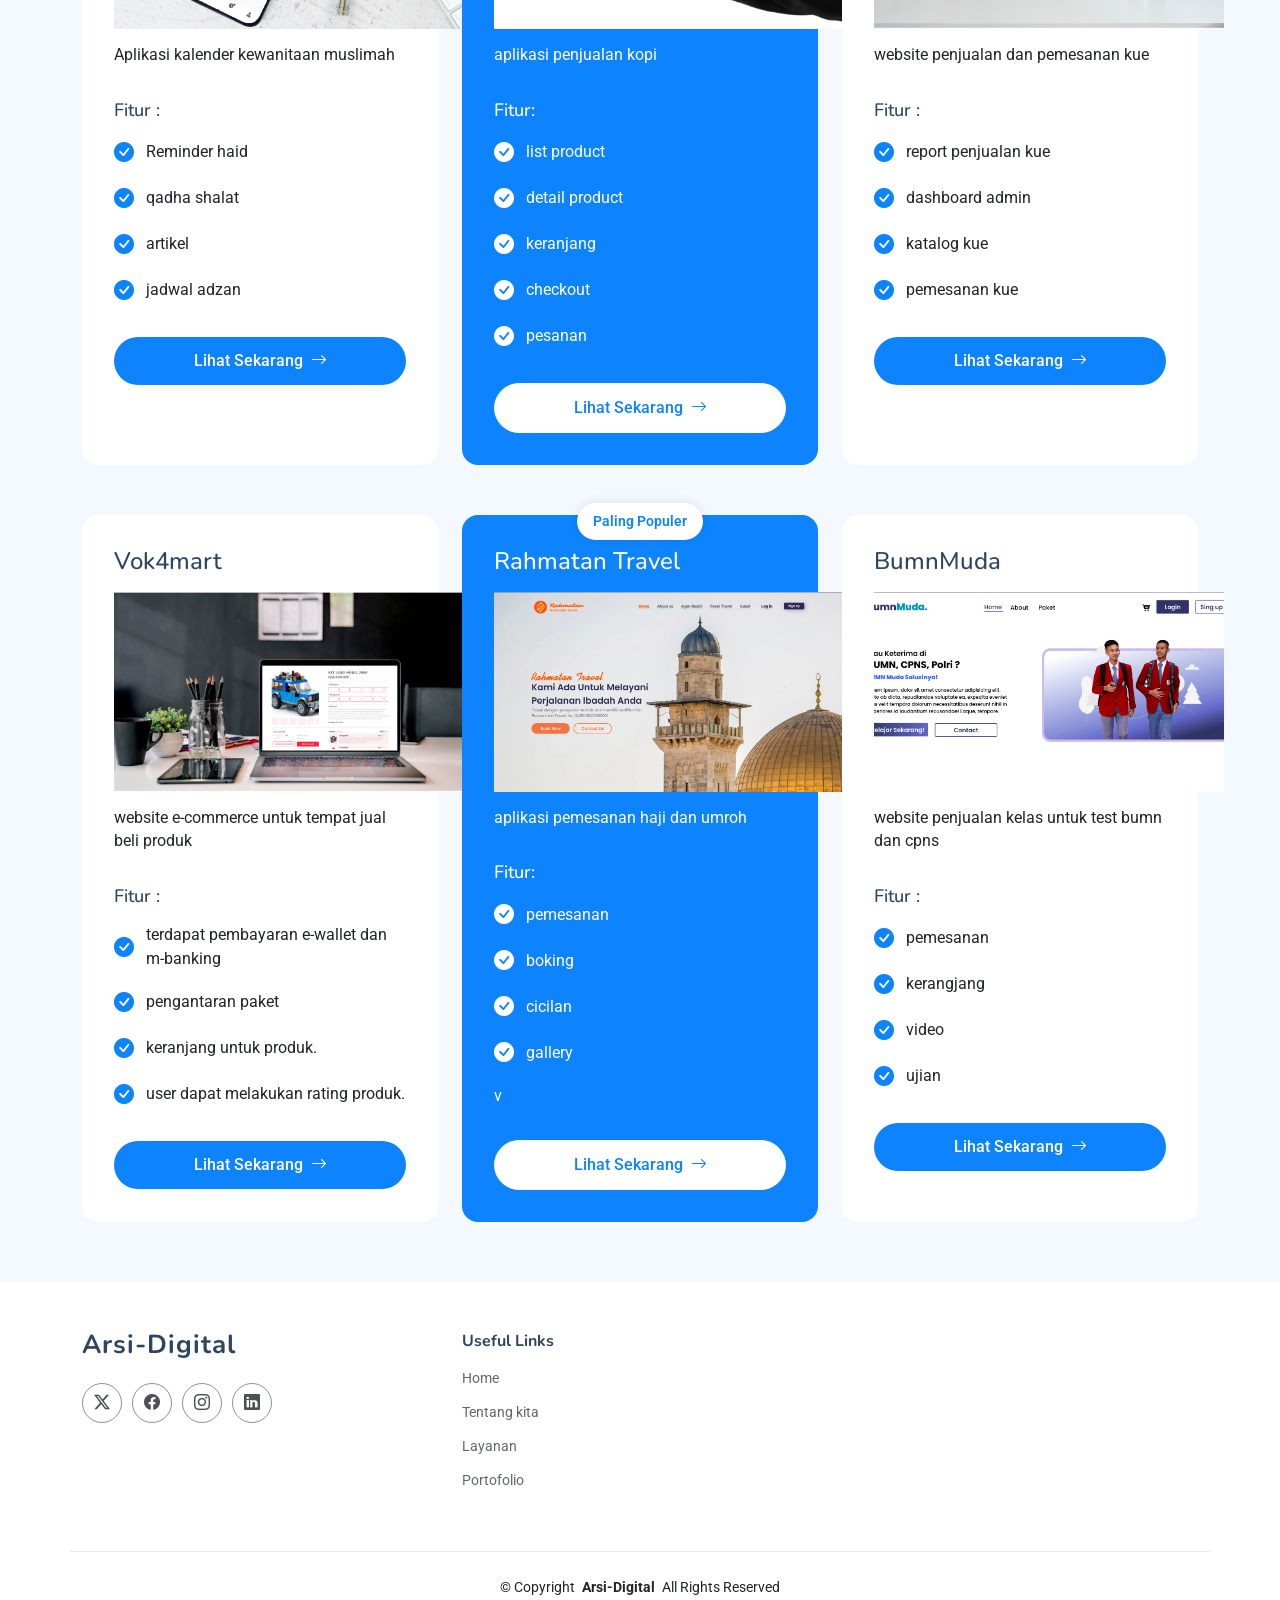
==== commit 9be9493a: "gege" ====
--- a/index.html
+++ b/index.html
@@ -76,7 +76,7 @@
         <i class="mobile-nav-toggle d-xl-none bi bi-list"></i>
       </nav>
 
-      <a class="btn-getstarted" href="index.html#about">Get Started</a>
+      <a class="btn-getstarted" href="index.html#about">Mulai</a>
 
     </div>
   </header>
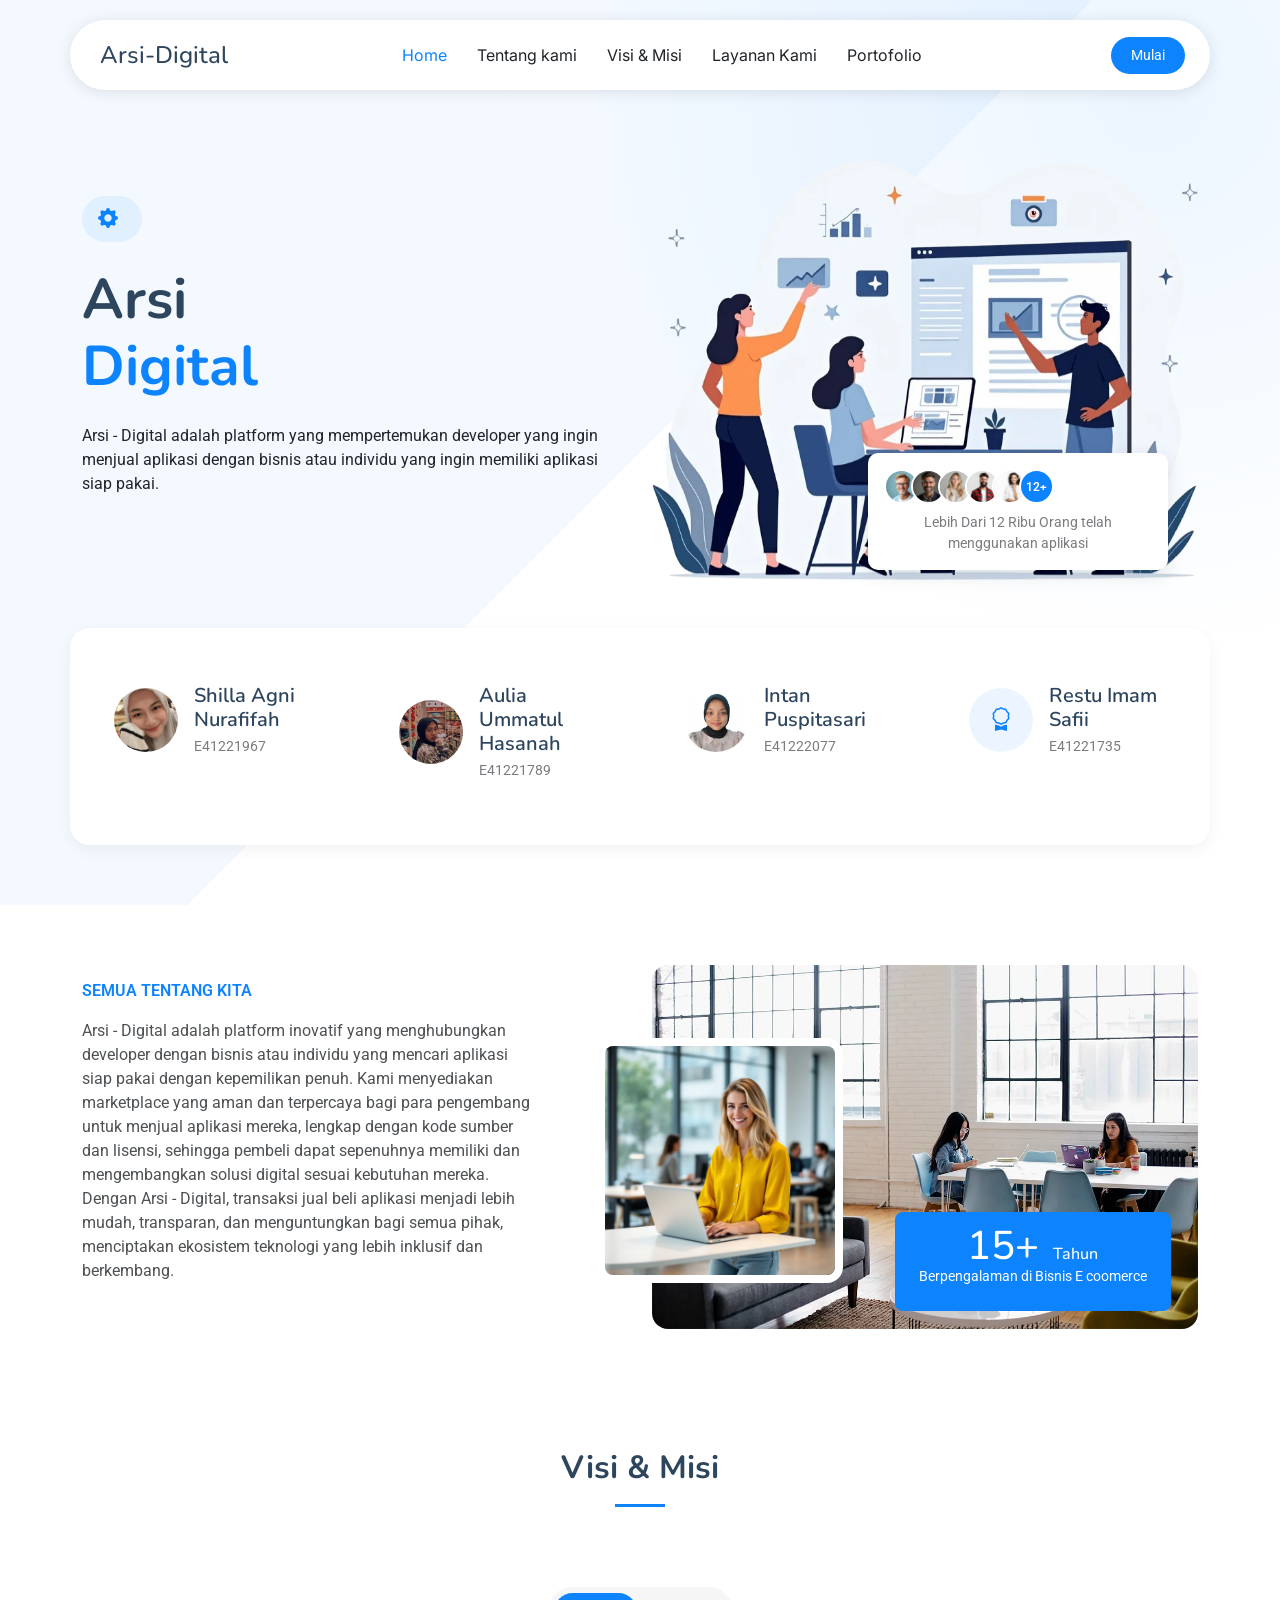
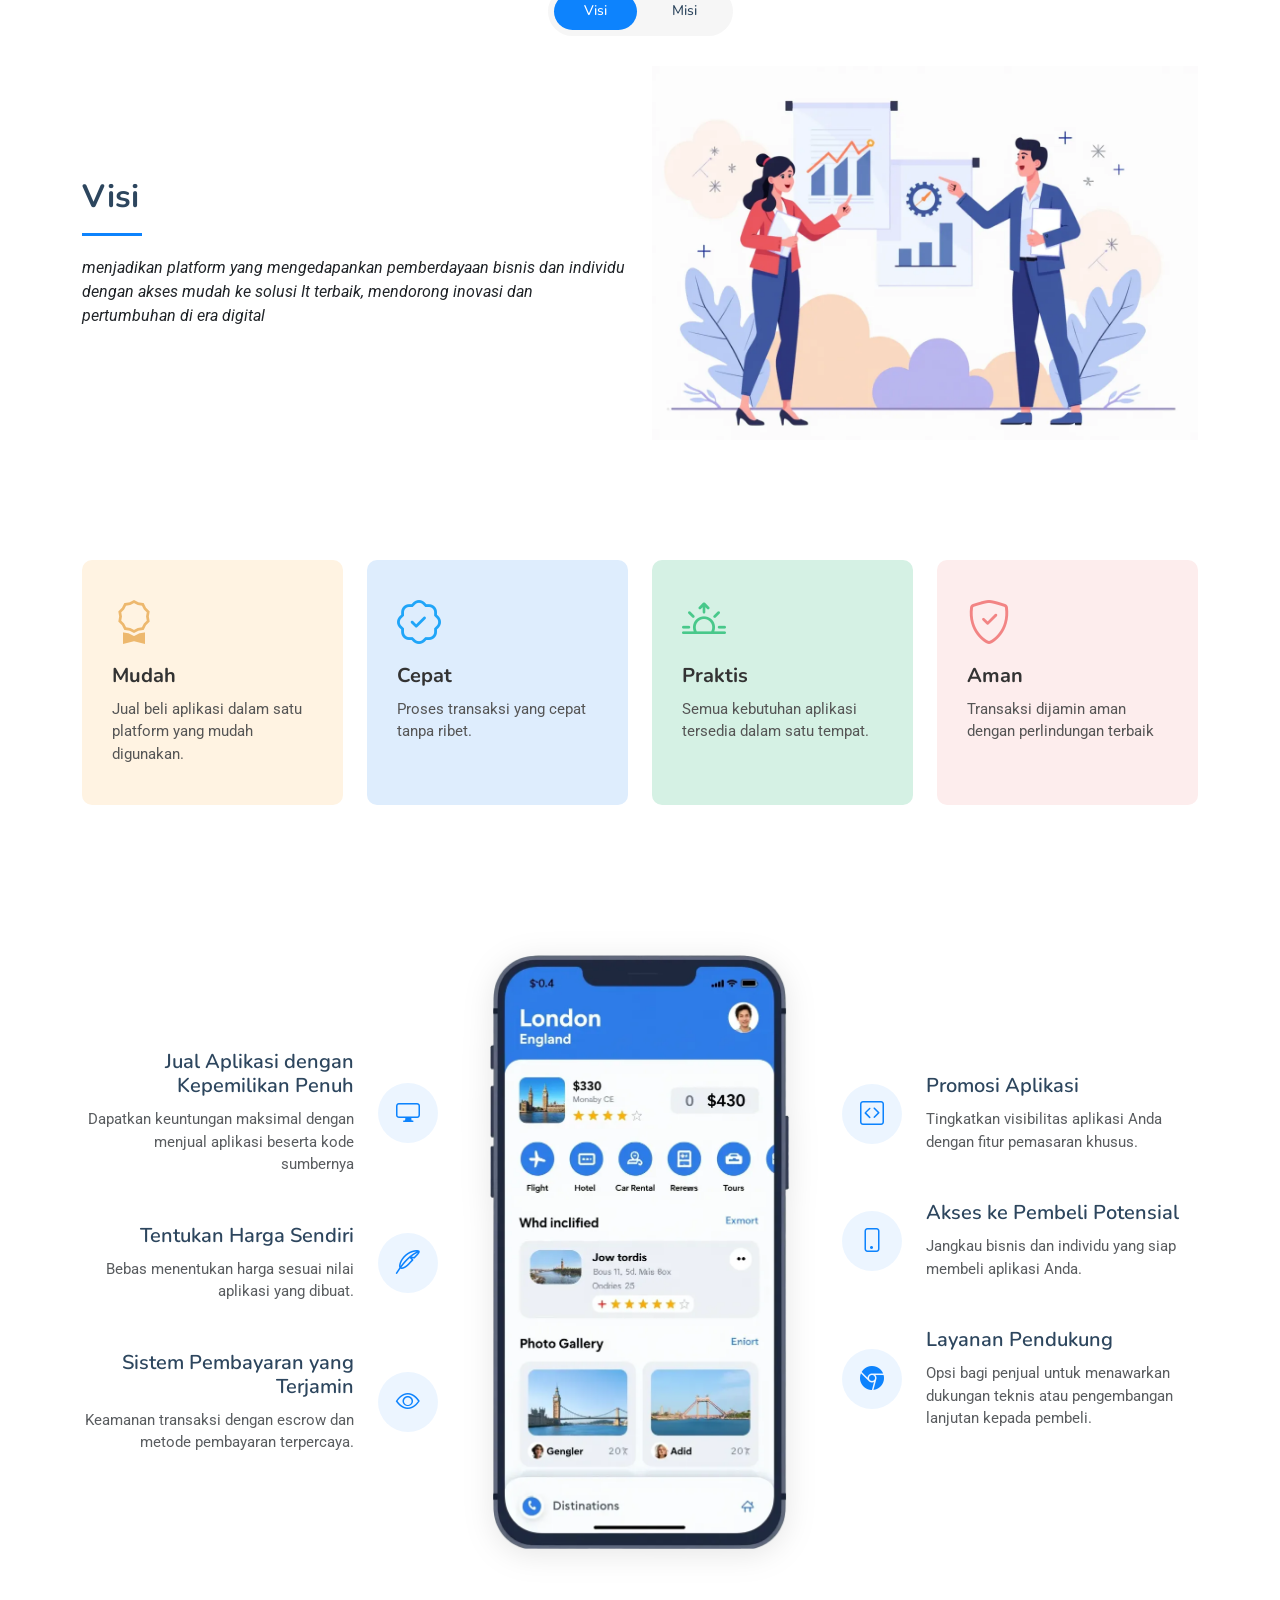
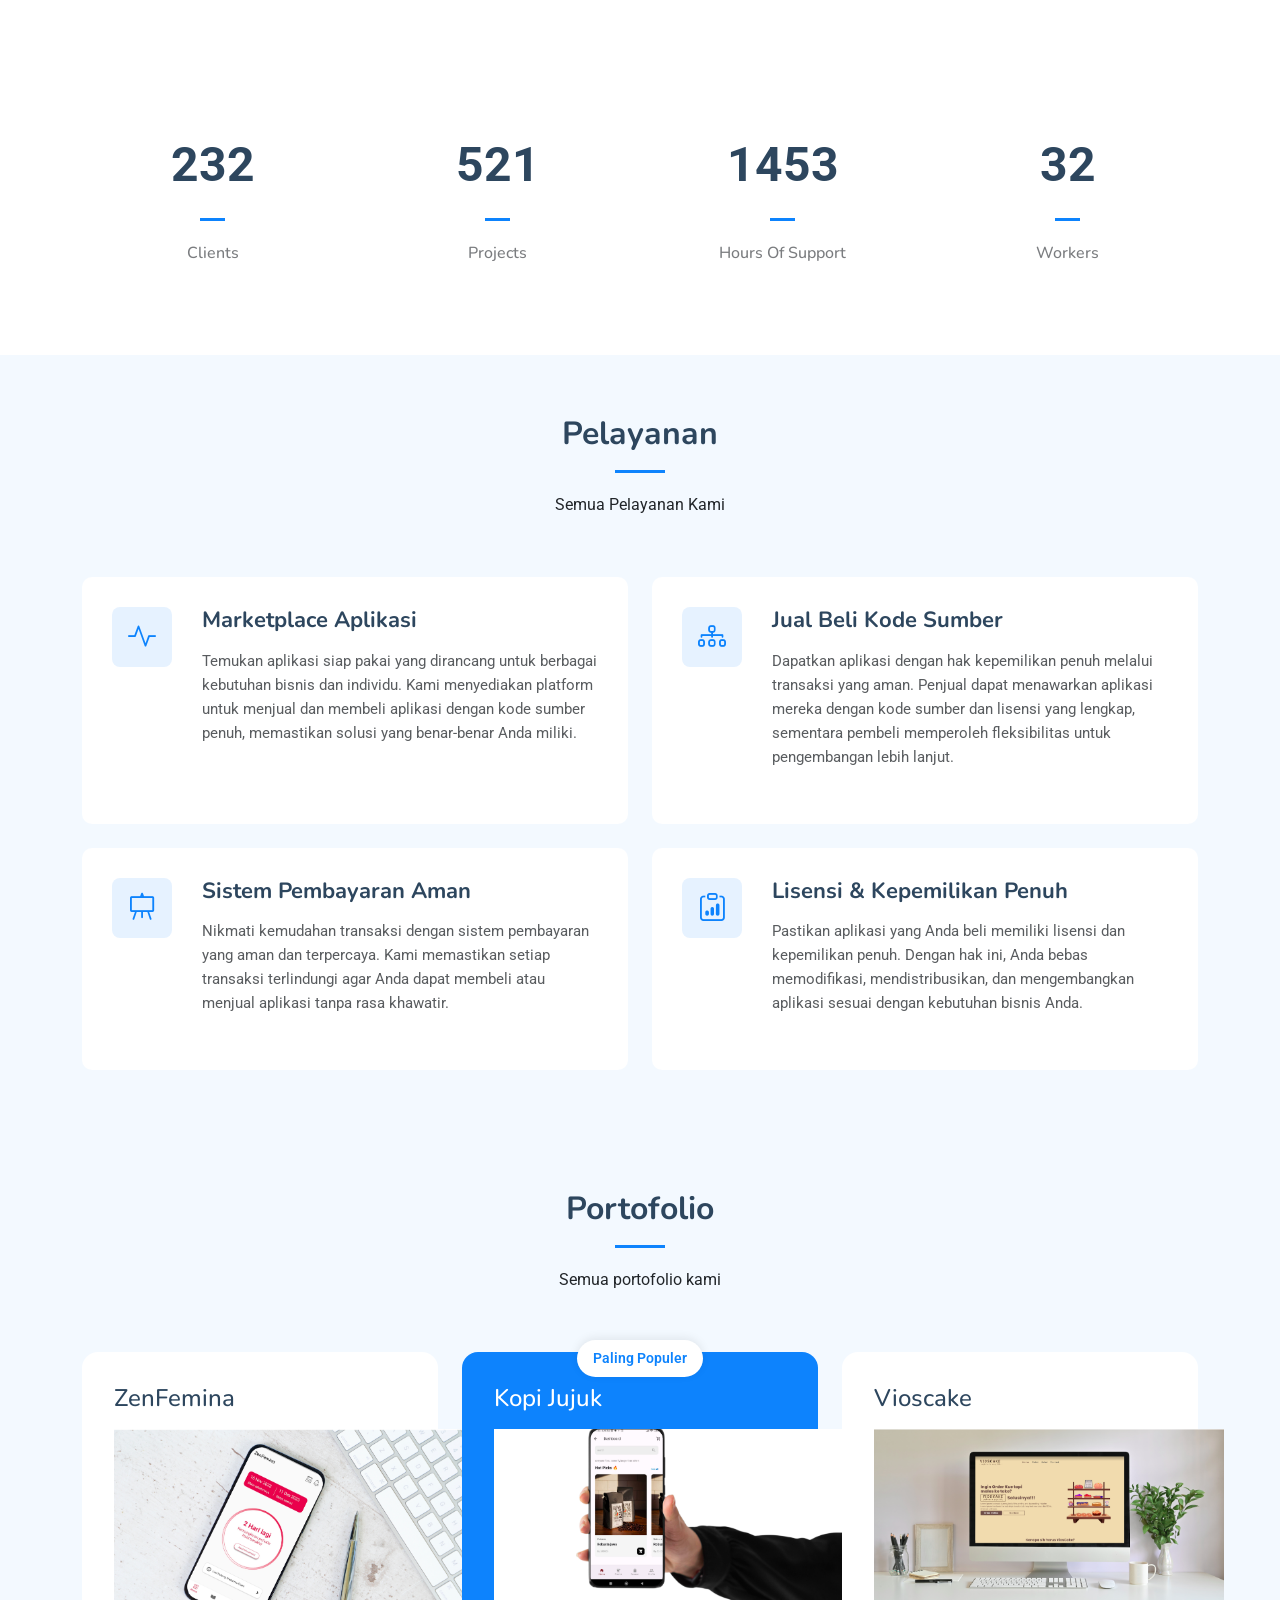
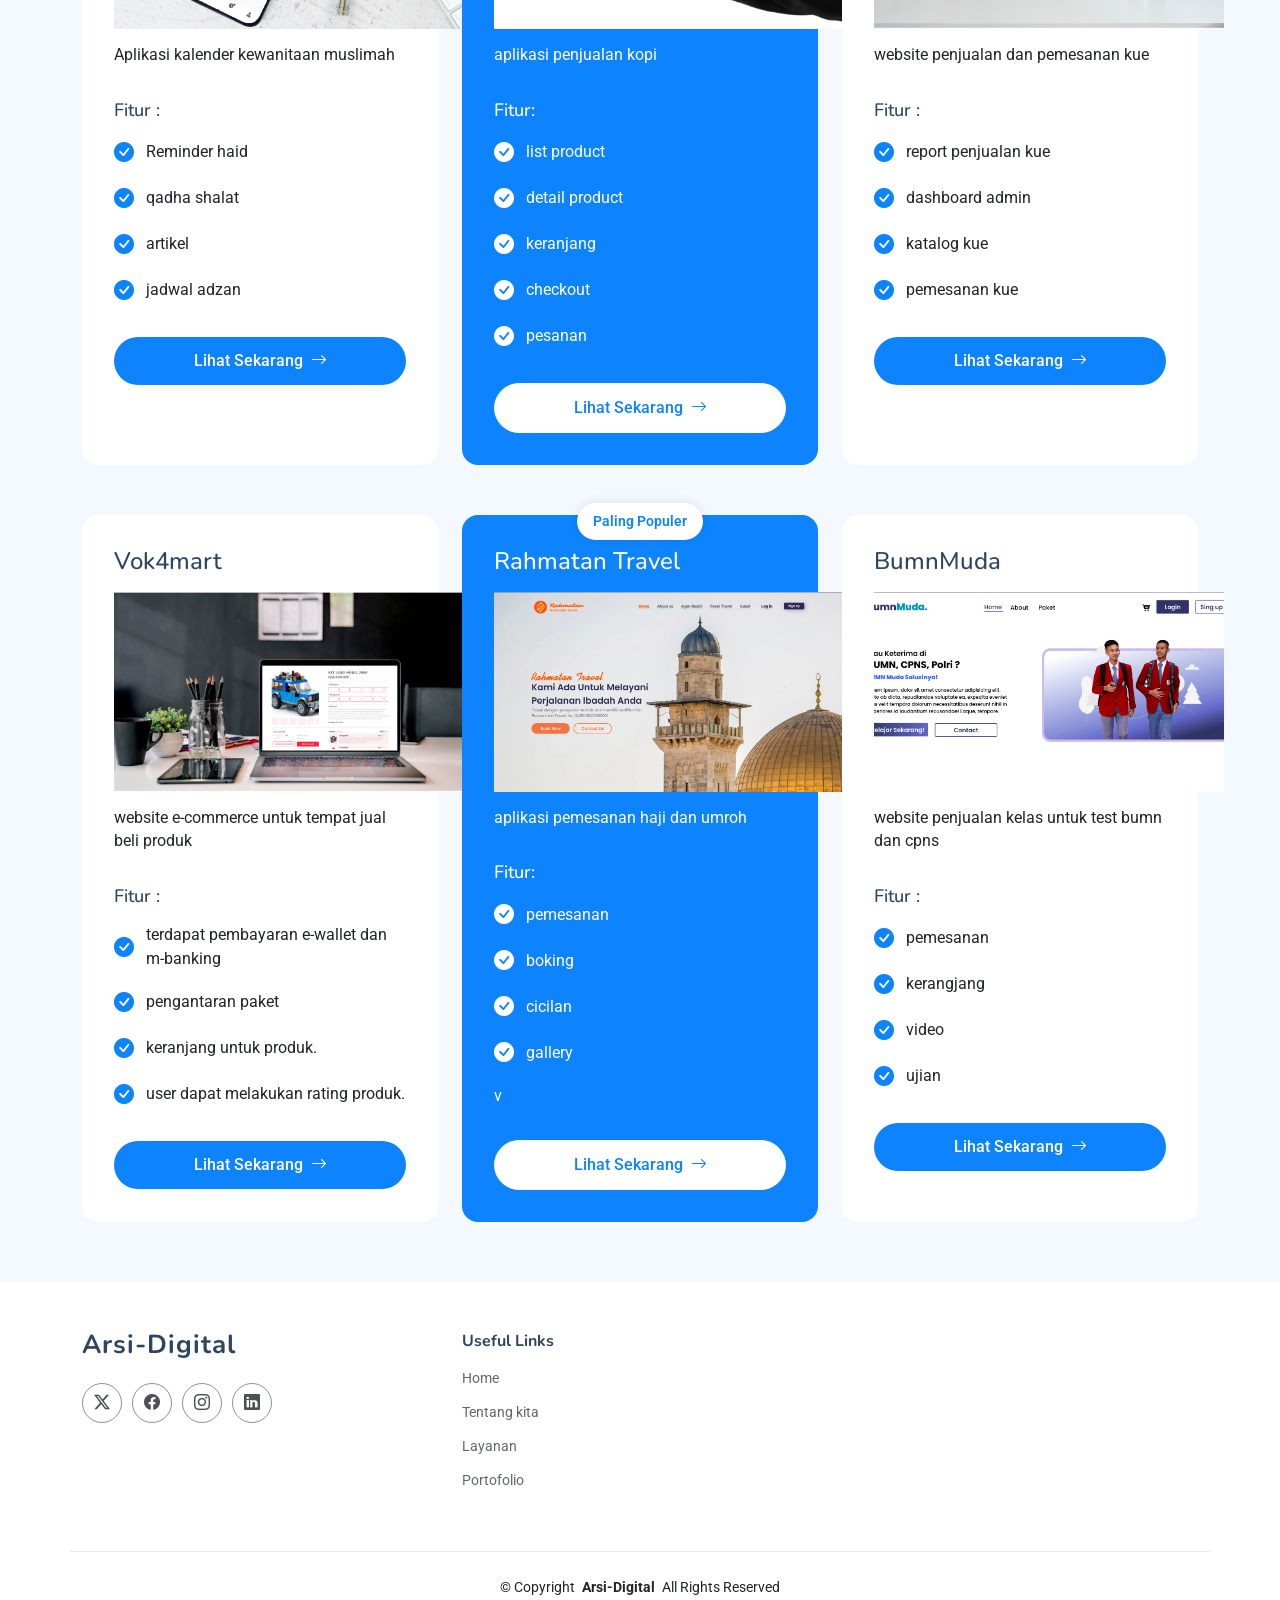
==== commit bd2593f6: "gege" ====
--- a/index.html
+++ b/index.html
@@ -612,7 +612,7 @@
 
       <!-- Section Title -->
       <div class="container section-title" data-aos="fade-up">
-        <h2>Phortofolio</h2>
+        <h2>Portofolio</h2>
         <p>Semua portofolio kami</p>
       </div><!-- End Section Title -->
 
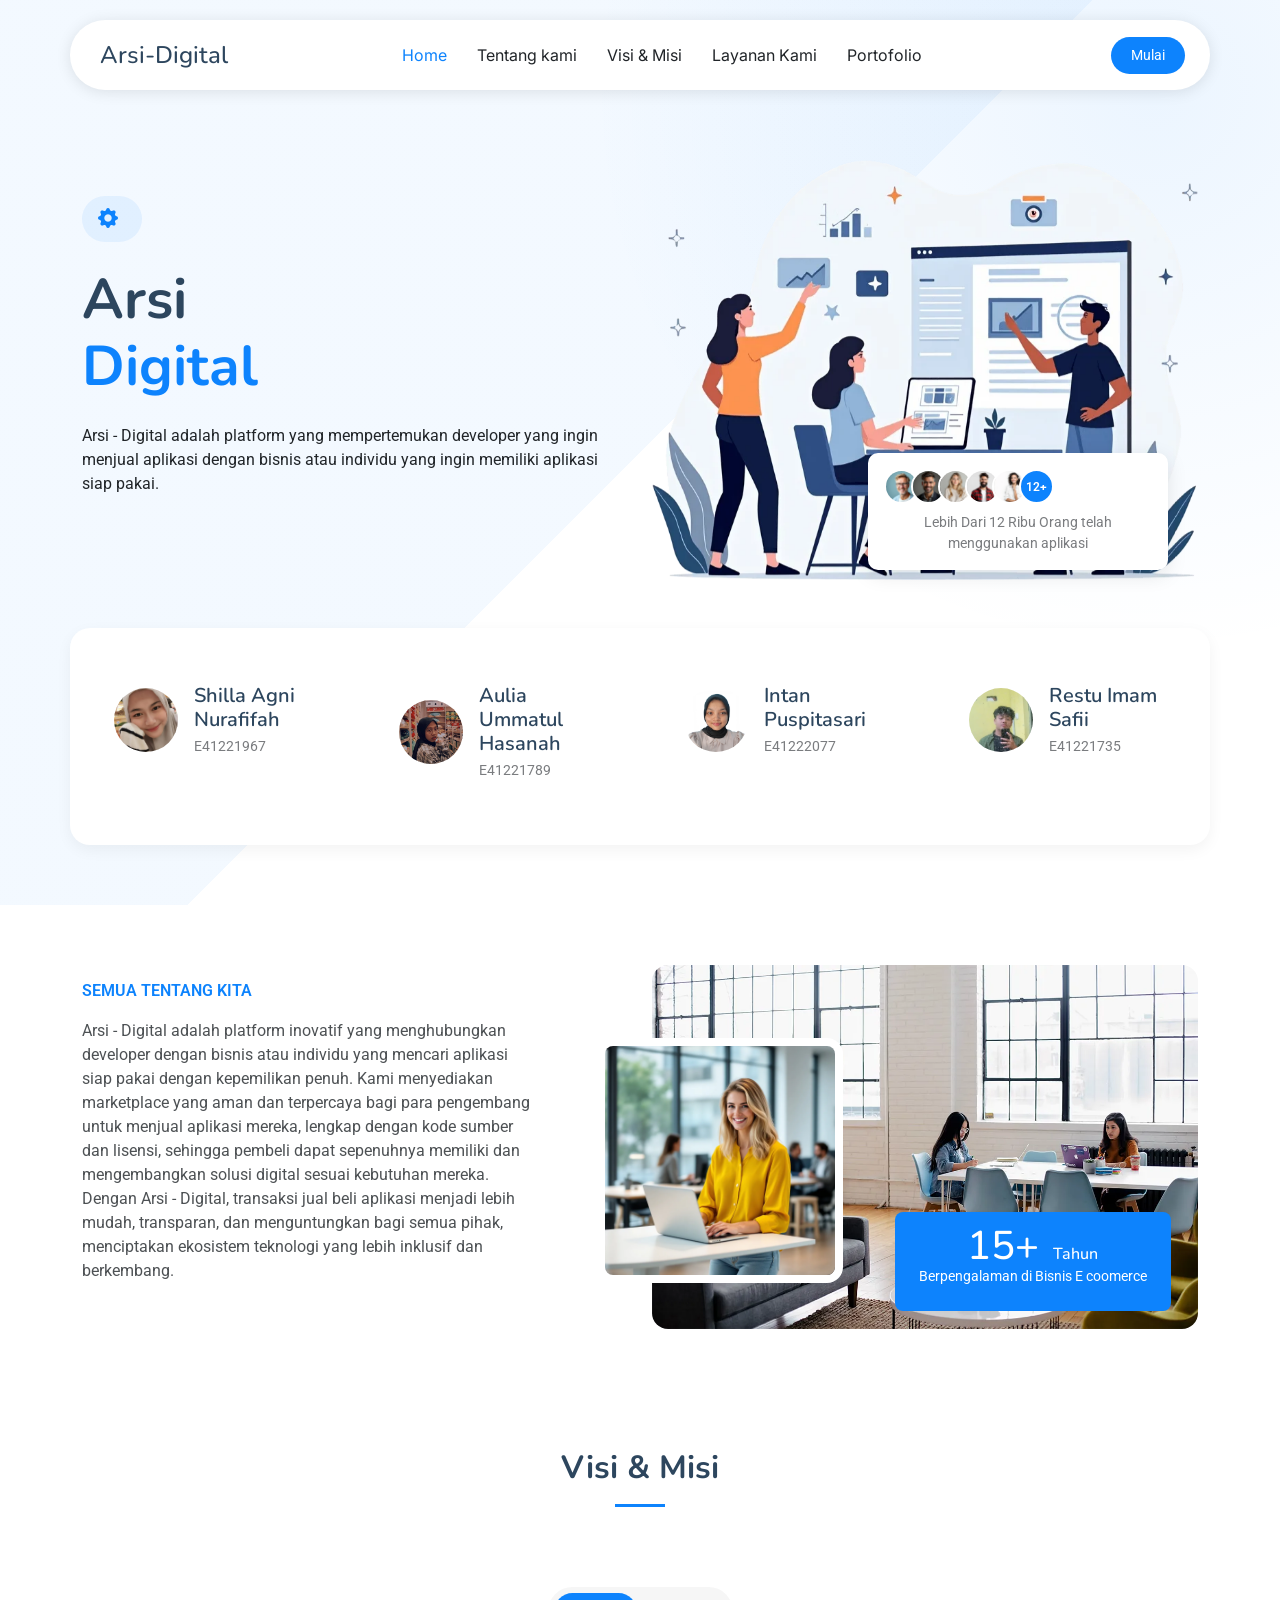
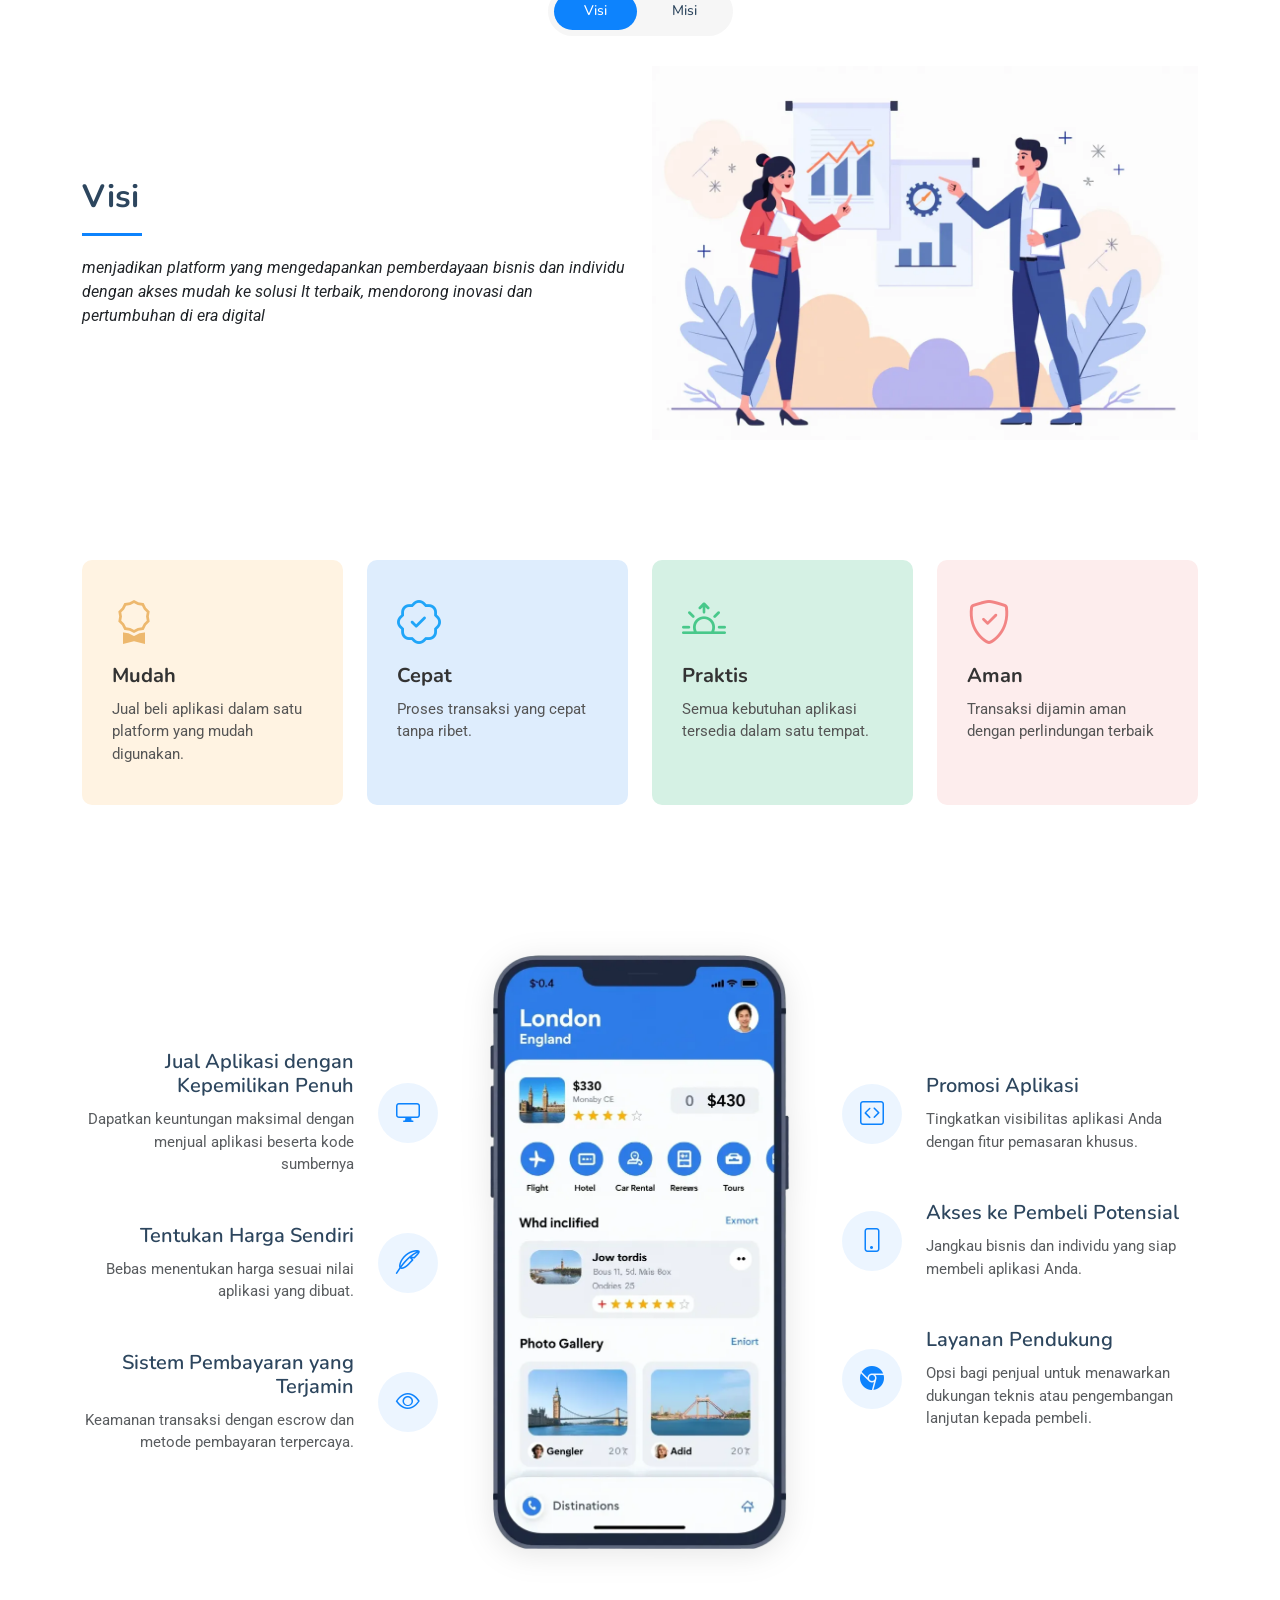
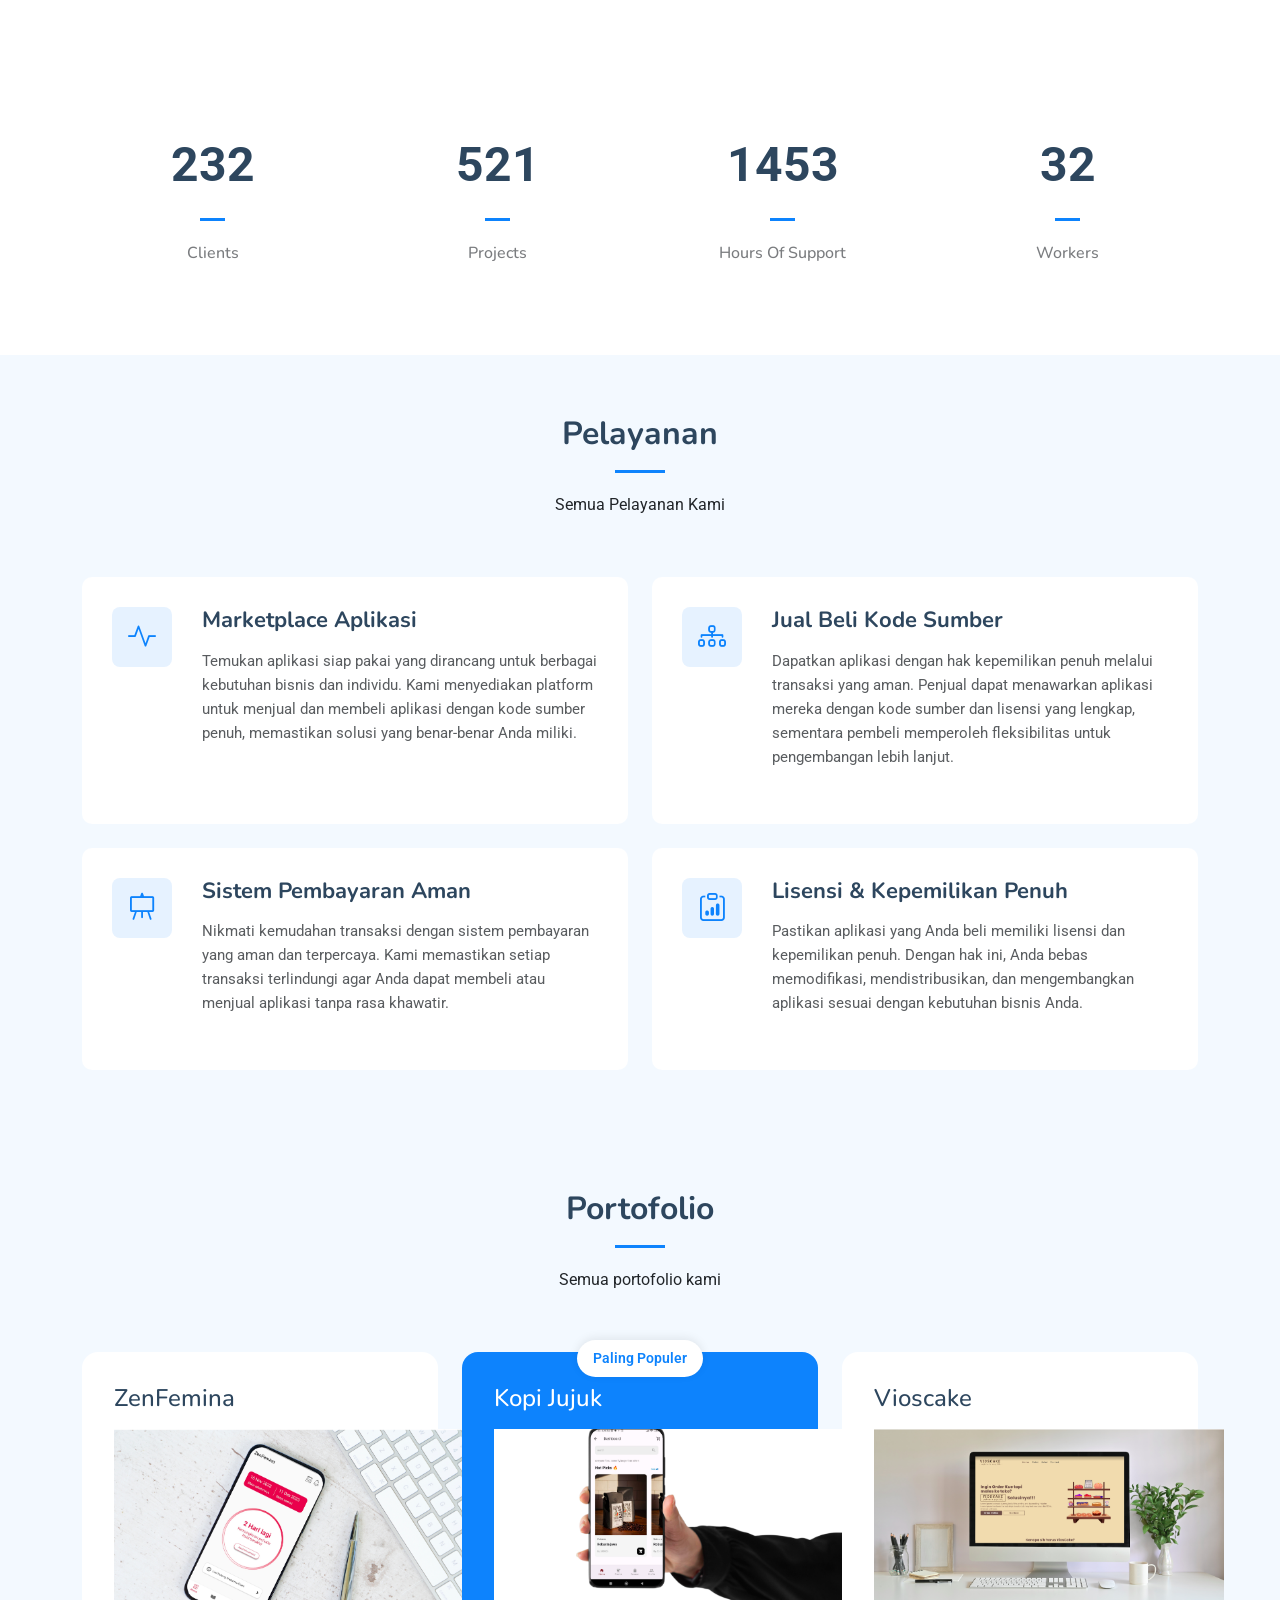
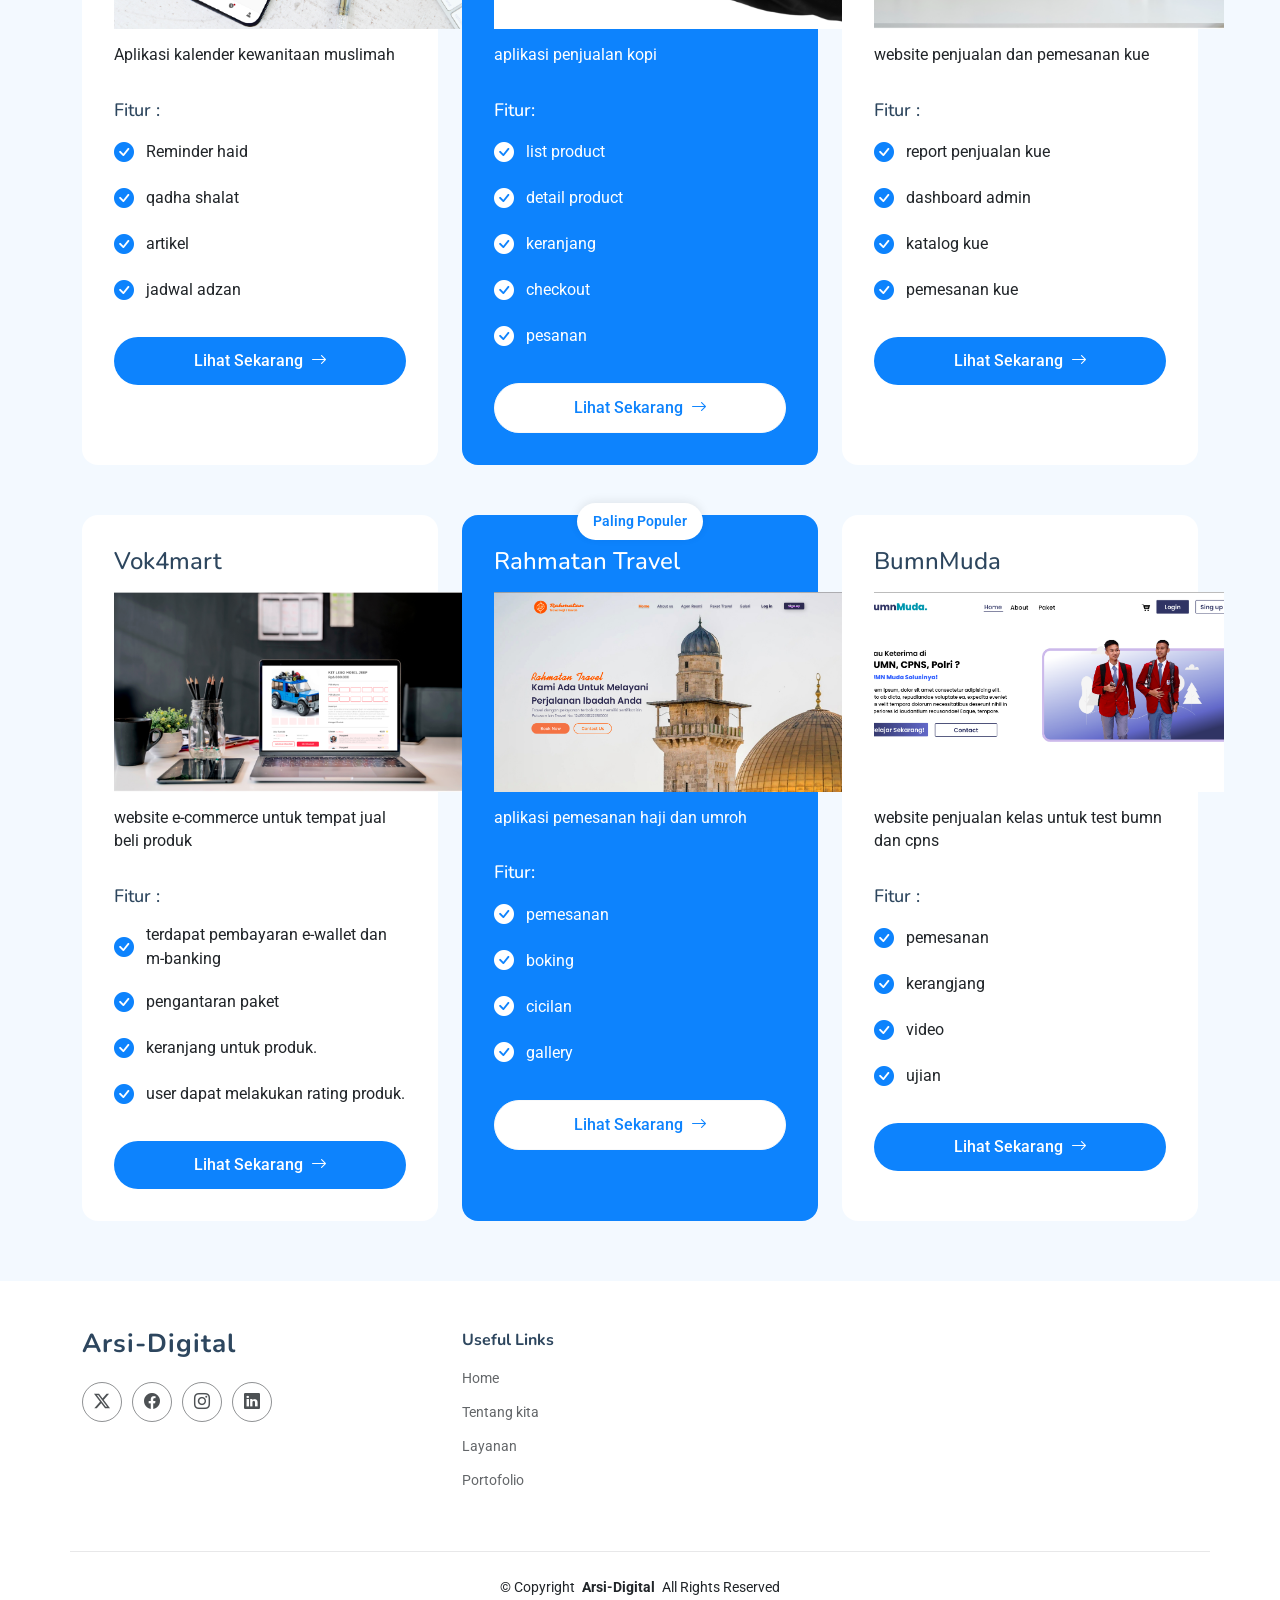
==== commit 77b92eb0: "gege" ====
--- a/index.html
+++ b/index.html
@@ -176,8 +176,9 @@
           </div>
           <div class="col-lg-3 col-md-6">
             <div class="stat-item">
-              <div class="stat-icon">
-                <i class="bi bi-award"></i>
+              <div class="stat-icon" style=" background-image: url('gambar/restu.jpeg'); background-size: cover; /* Agar gambar menyesuaikan ukuran div */
+    background-position: center;">
+                
               </div>
               <div class="stat-content">
                 <h4>Restu Imam Safii</h4>
@@ -824,7 +825,7 @@
                   <i class="bi bi-check-circle-fill"></i>
                   gallery
                 </li>
-                v
+                
               </ul>
 
               <a href="#" class="btn btn-light">
